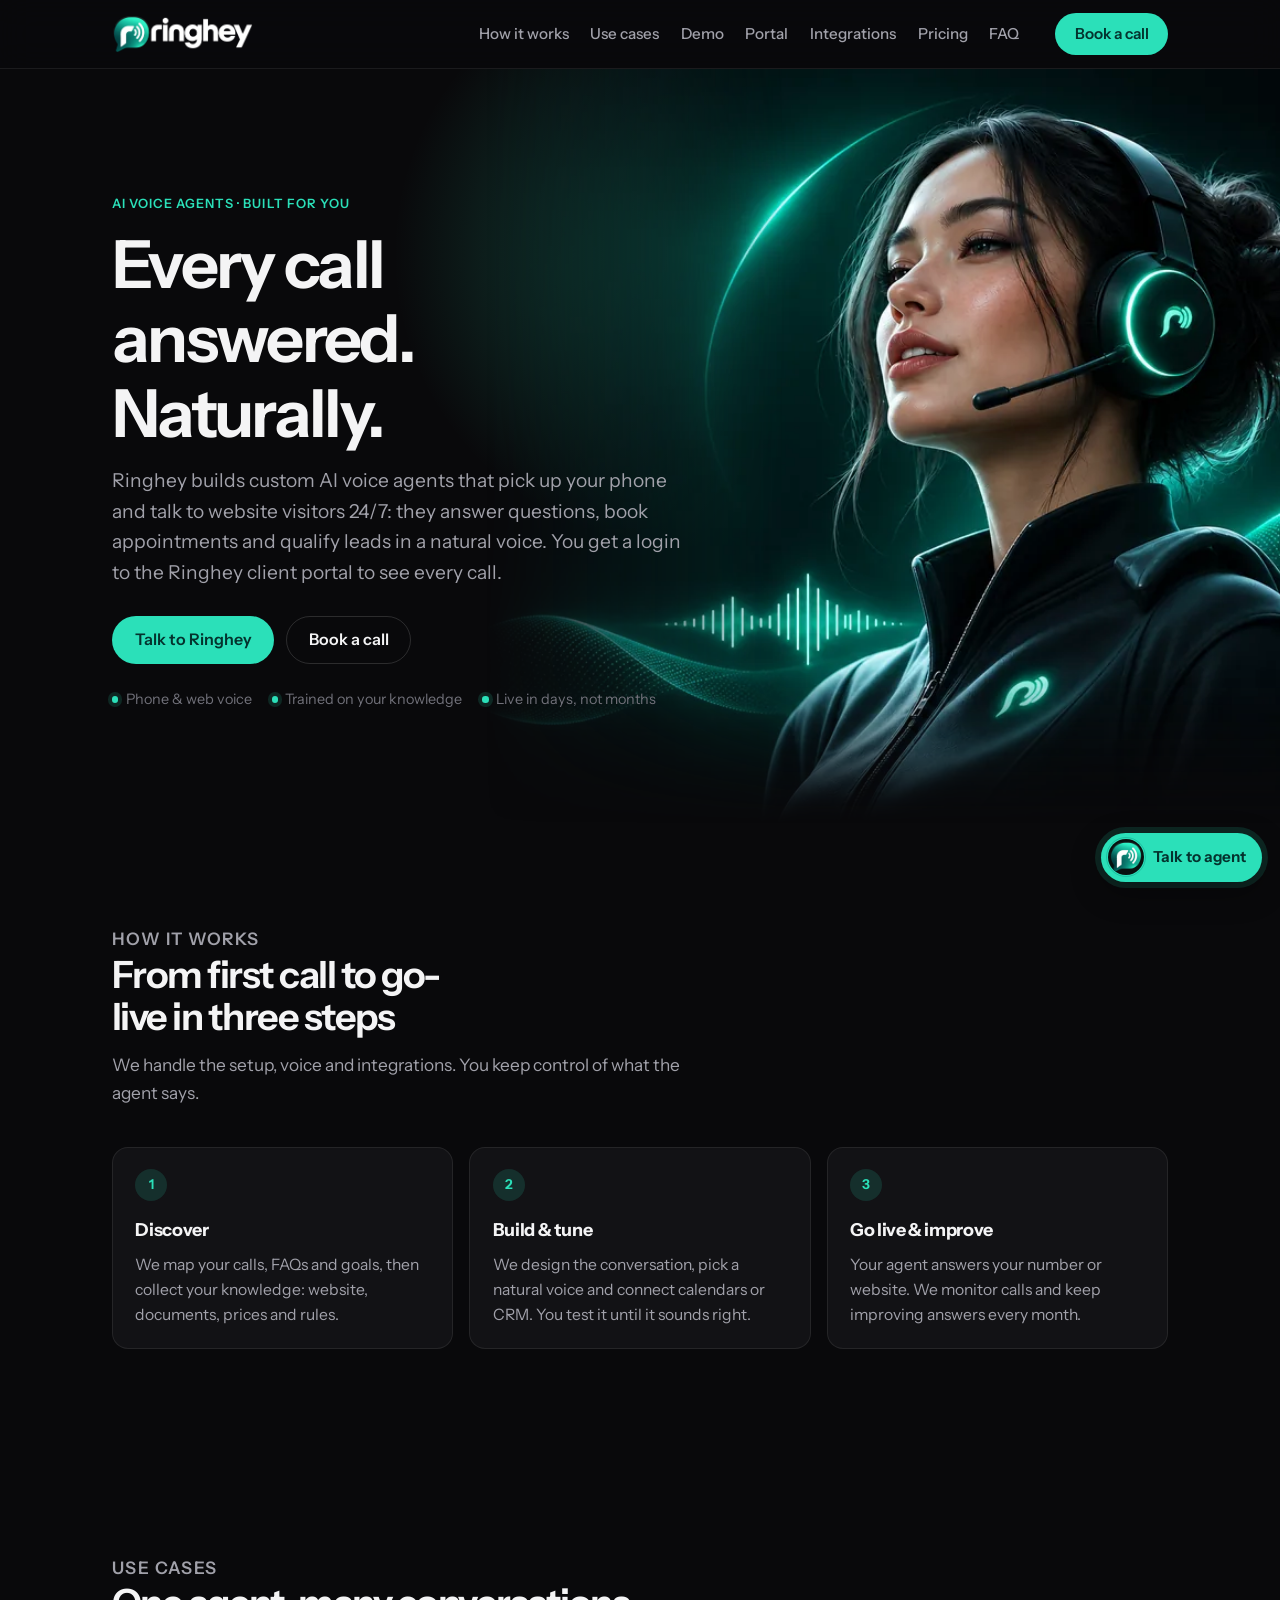
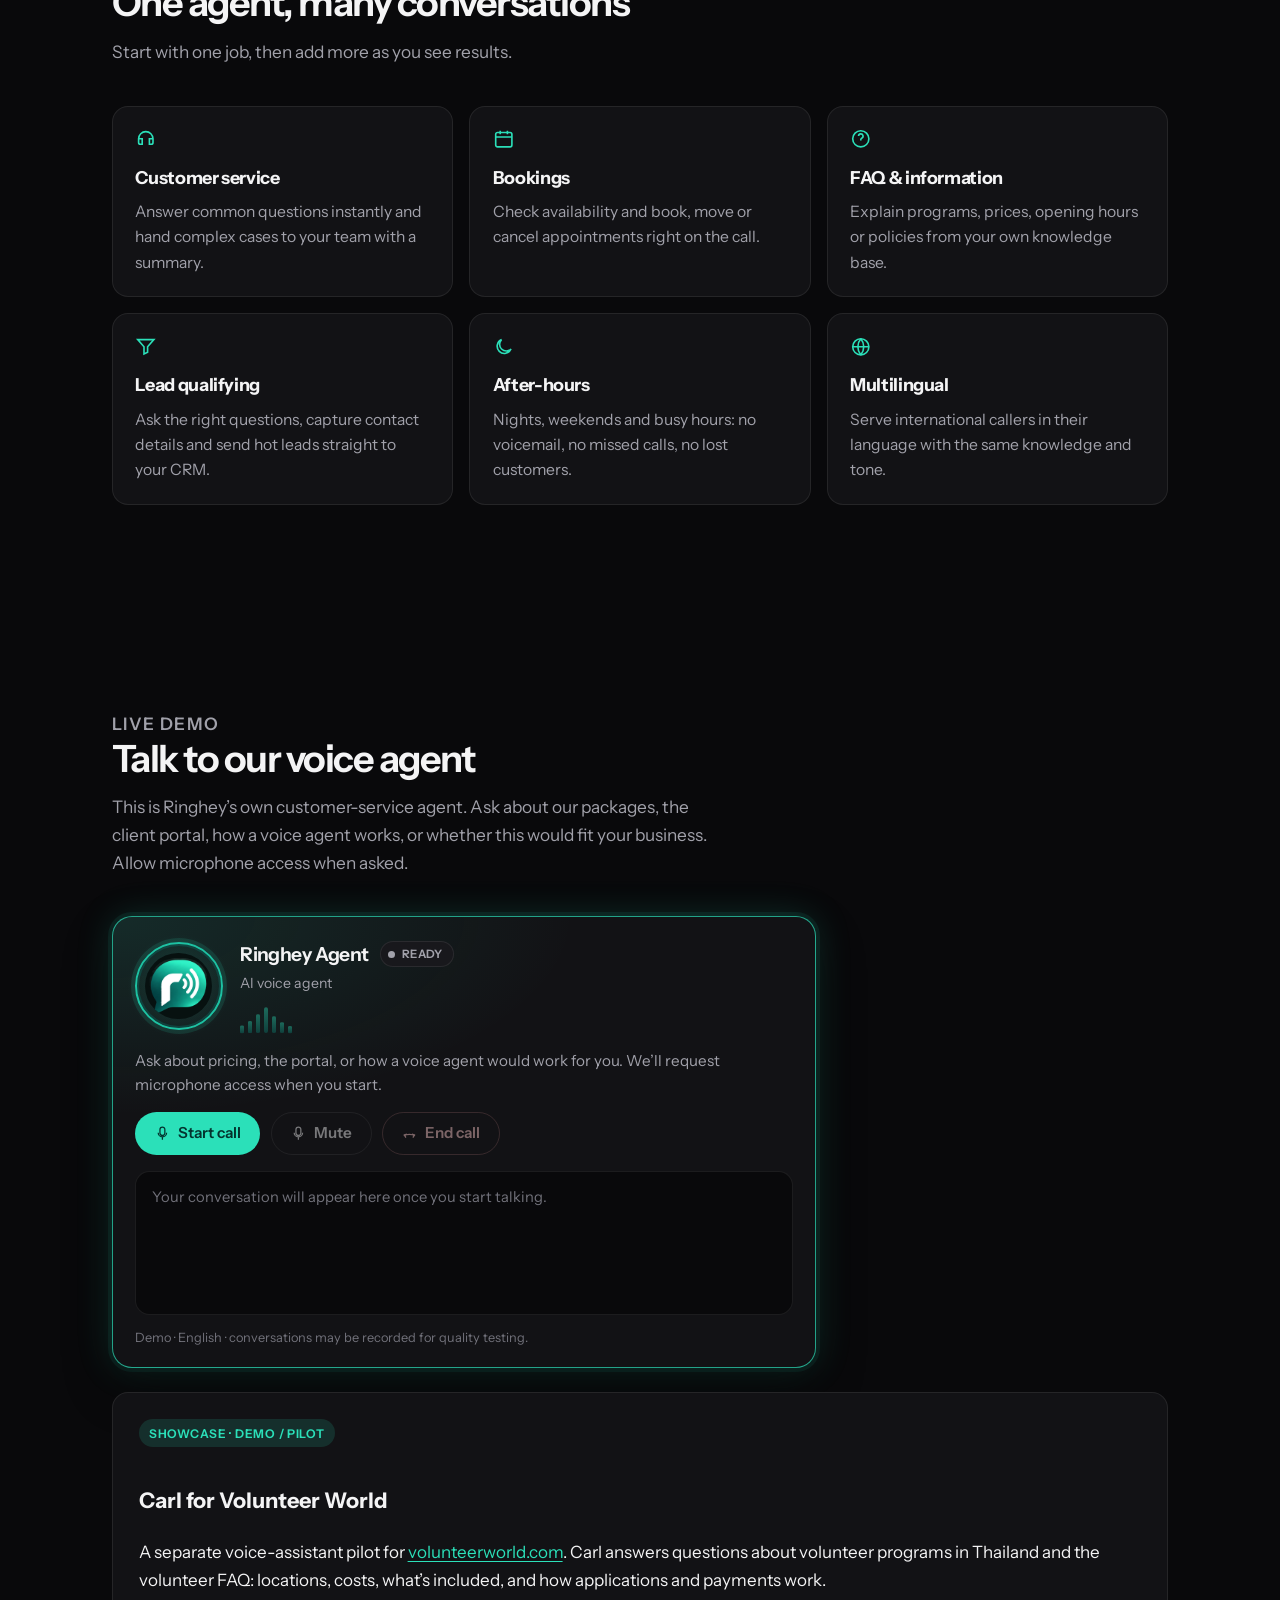
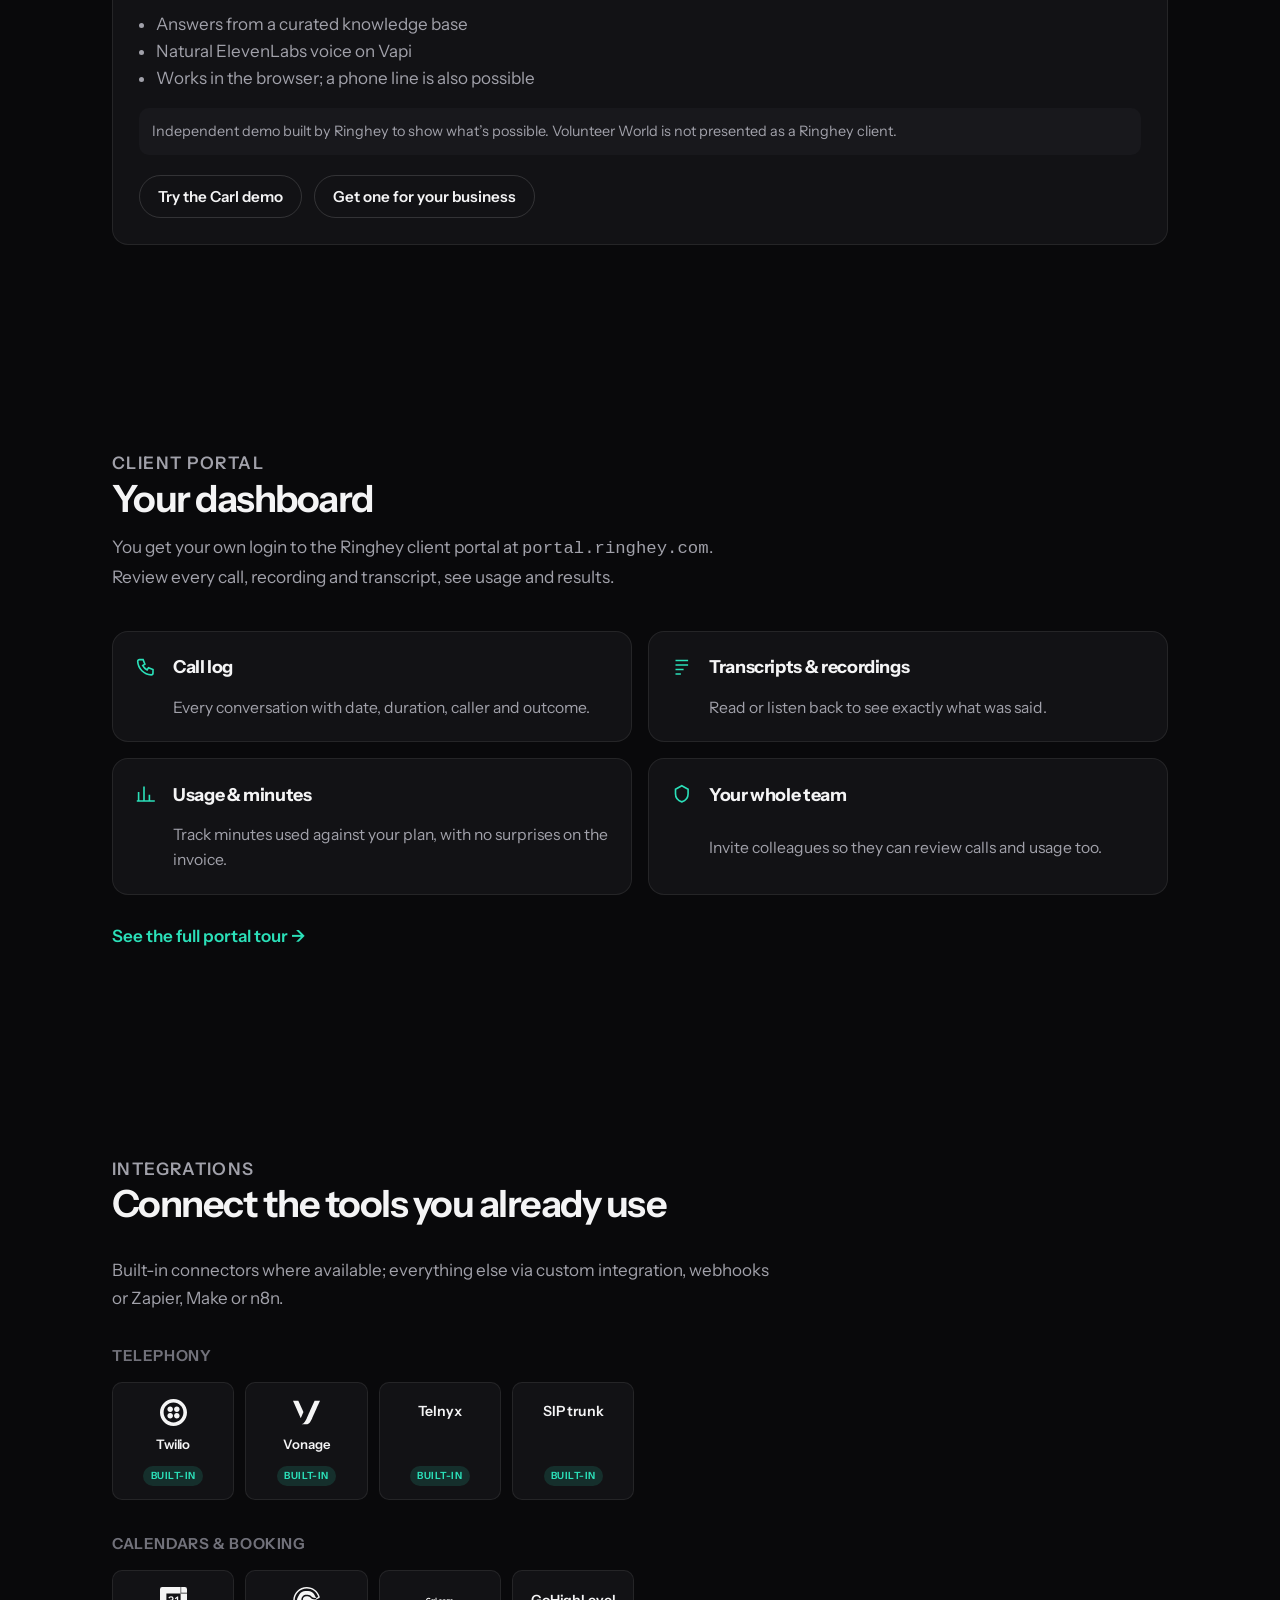
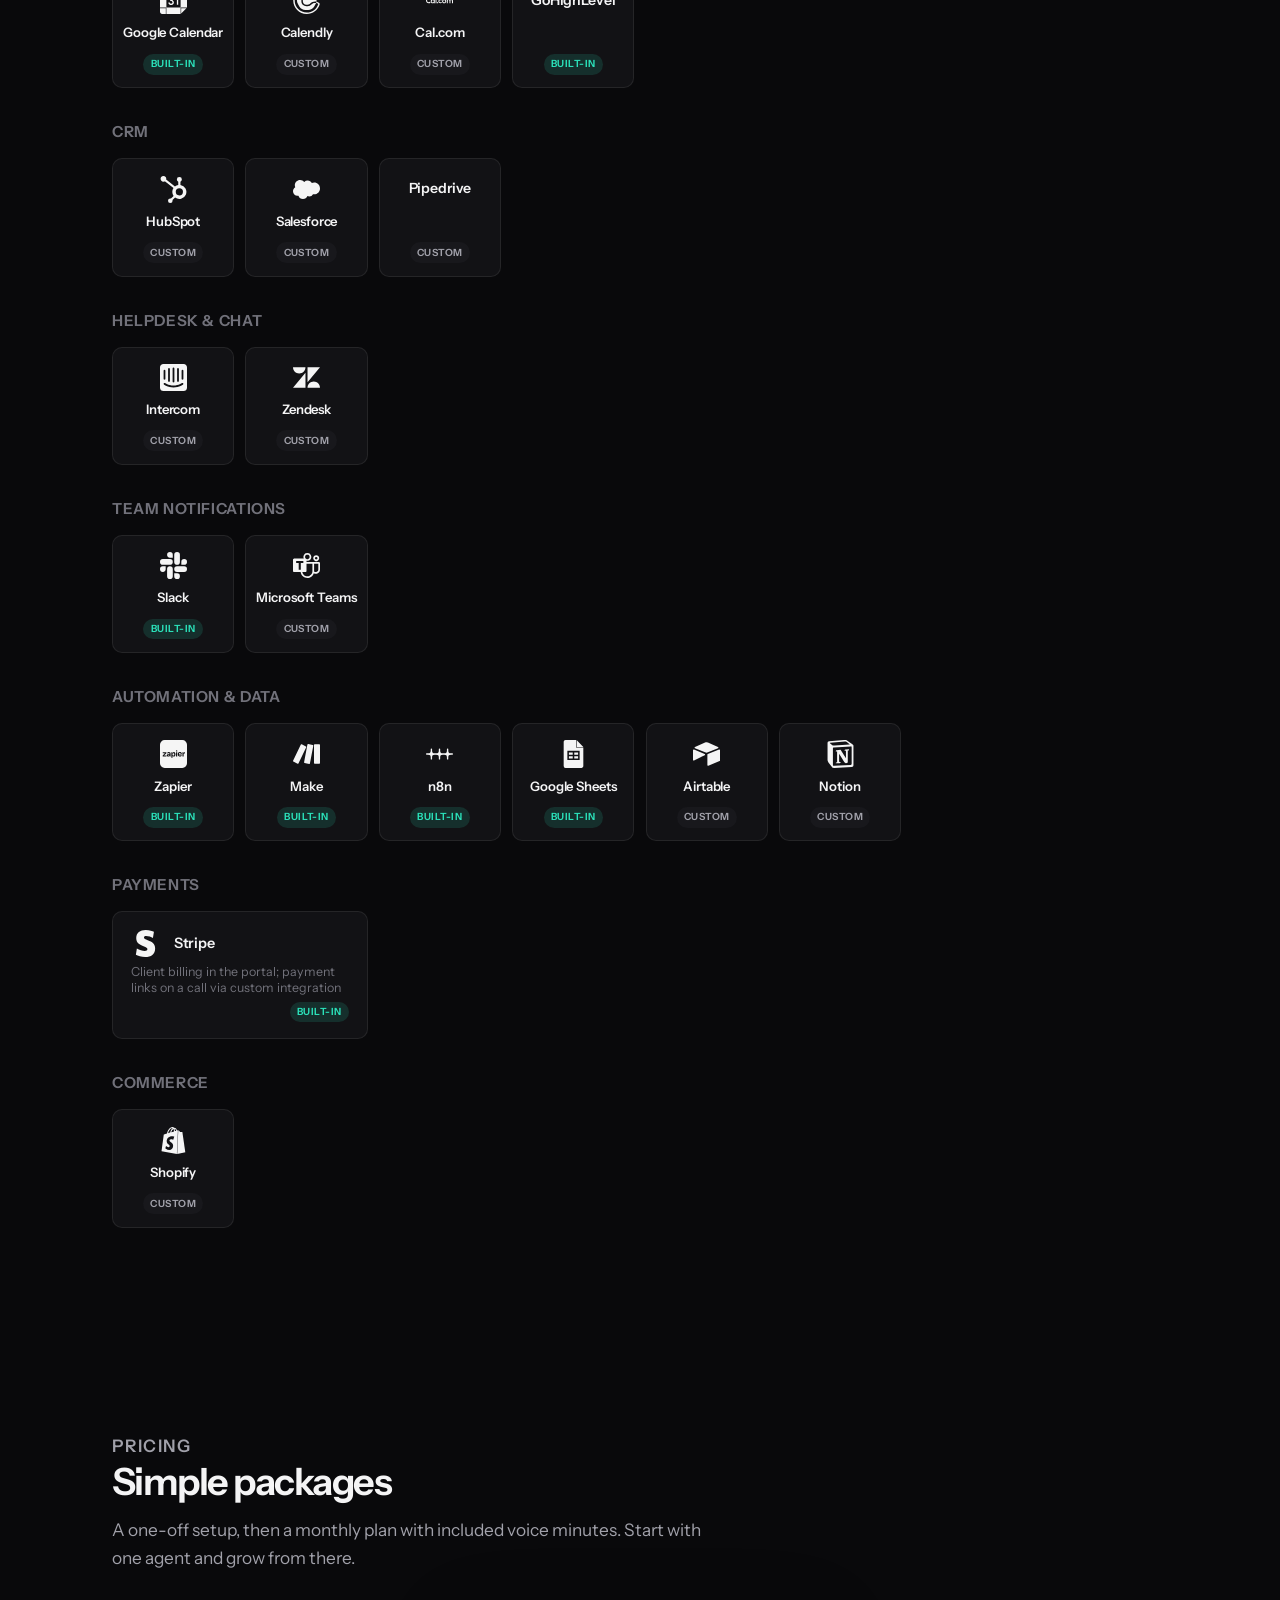
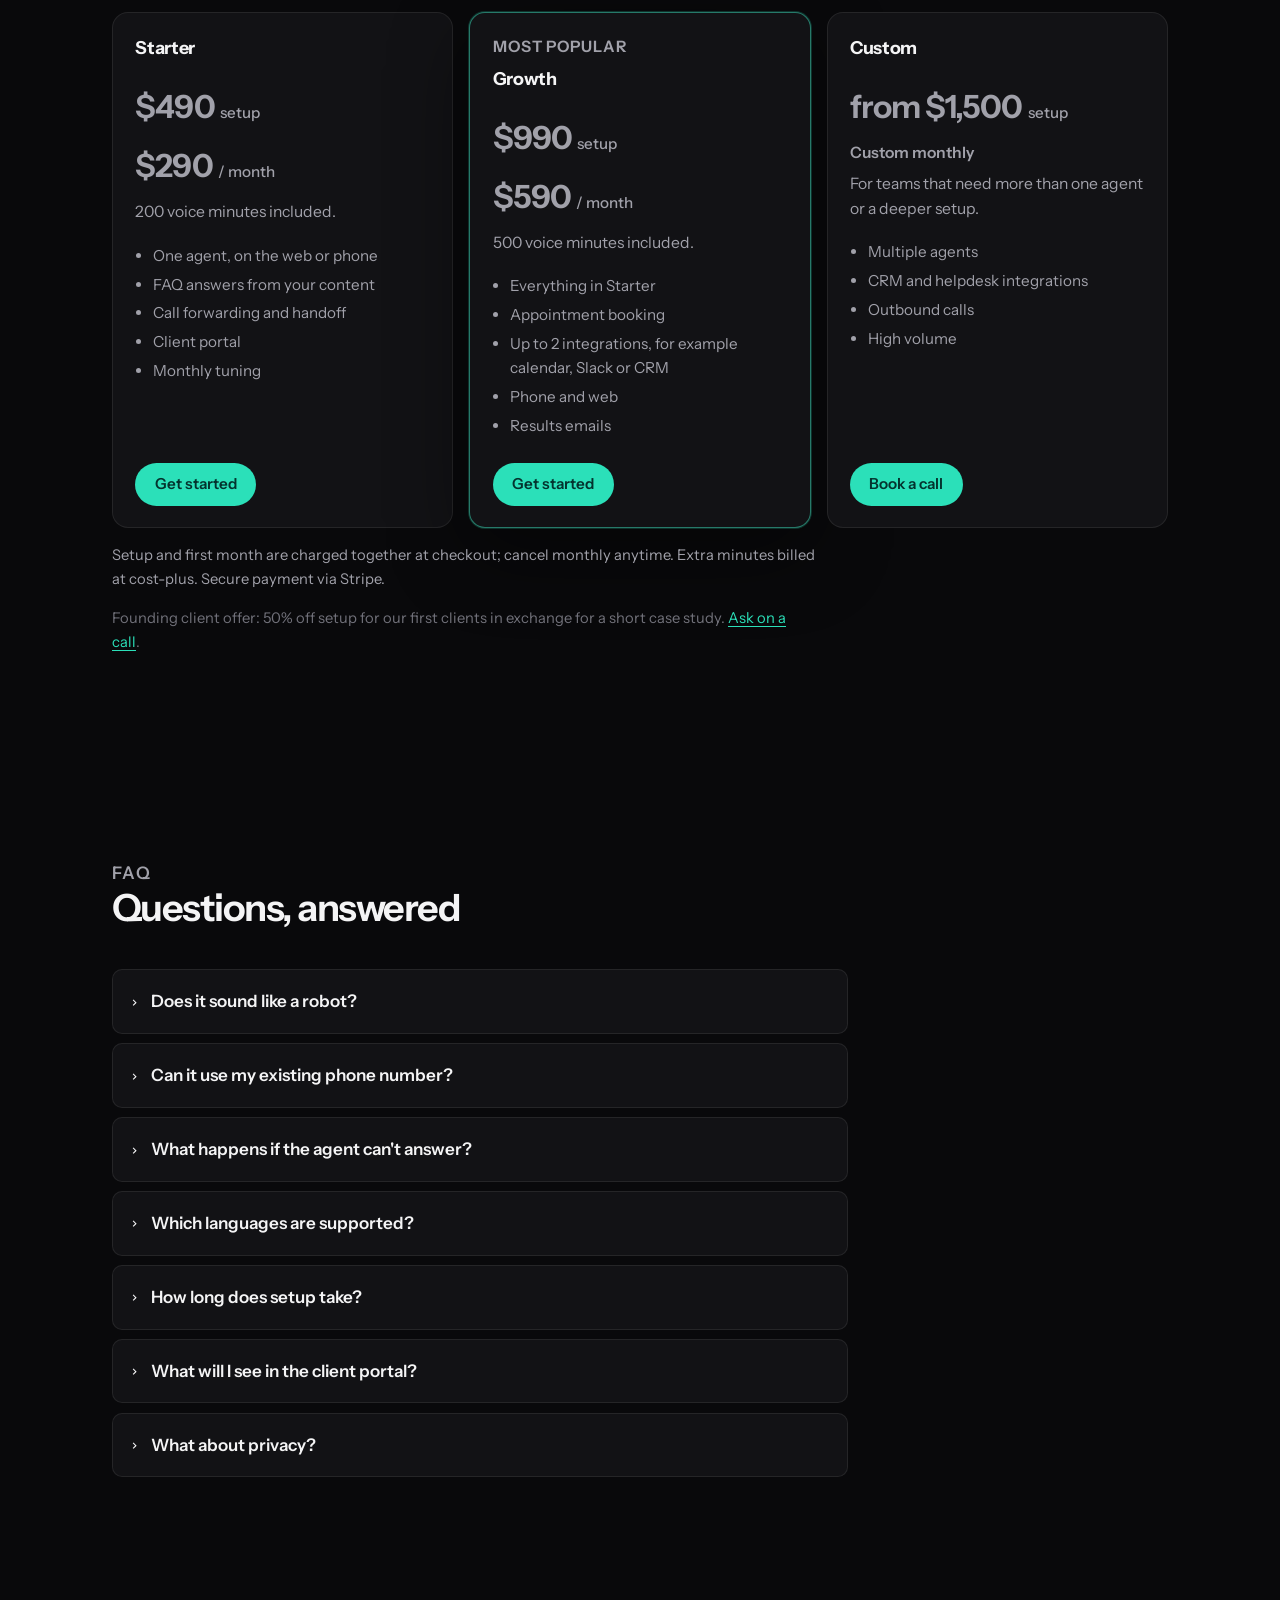
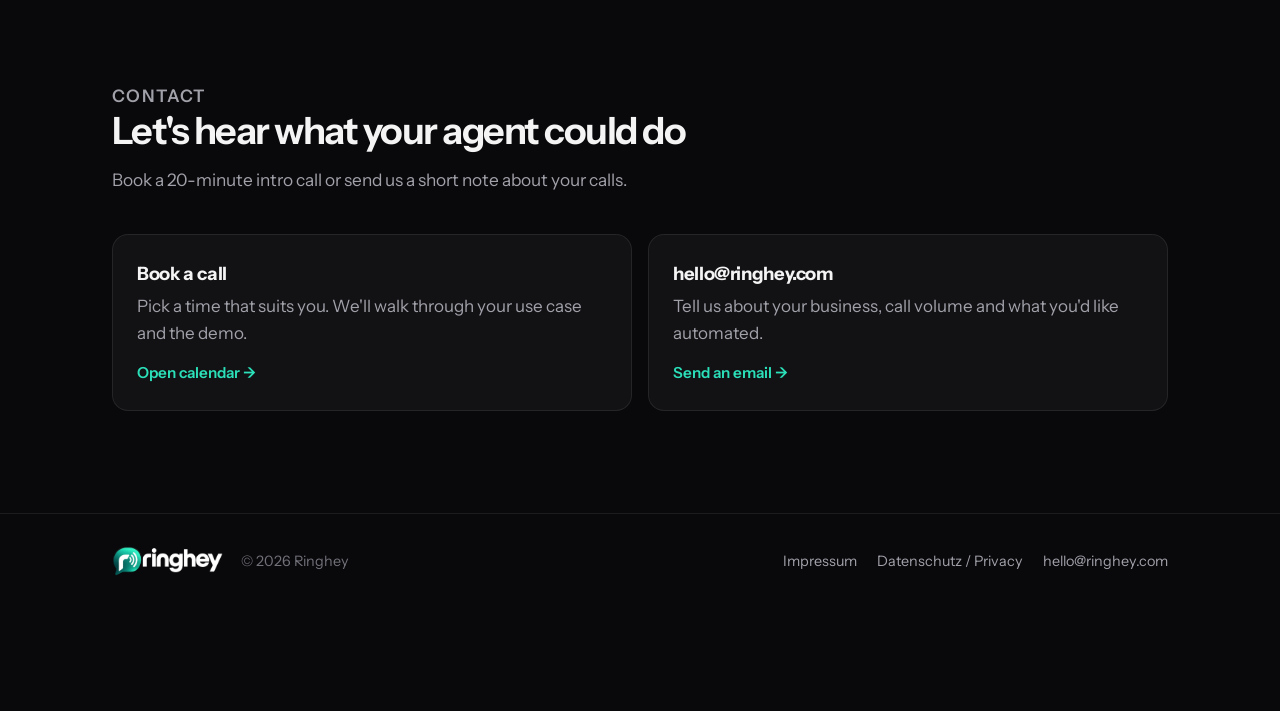
==== index.html @ 50db09a5 "Add screenshot lightbox and rewrite portal copy for customers Portal screenshots open in an accessib" ====
<!doctype html>
<html lang="en">
<head>
<meta charset="utf-8">
<meta name="viewport" content="width=device-width, initial-scale=1">
<meta name="color-scheme" content="dark">
<title>Ringhey — Custom AI voice agents for your business</title>
<meta name="description" content="Ringhey builds custom AI voice agents that answer calls and website visitors 24/7, with a client portal for calls, transcripts and usage.">
<meta property="og:title" content="Ringhey — Custom AI voice agents">
<meta property="og:description" content="AI voice agents that answer, book and qualify, 24/7. Built for your business, with your own client portal.">
<meta property="og:image" content="og.png">
<meta property="og:type" content="website">
<link rel="icon" href="favicon.ico" sizes="32x32">
<link rel="icon" href="favicon-32.png" type="image/png" sizes="32x32">
<link rel="icon" href="favicon-512.png" type="image/png" sizes="512x512">
<link rel="apple-touch-icon" href="apple-touch-icon.png">
<link rel="preconnect" href="https://fonts.googleapis.com">
<link rel="preconnect" href="https://fonts.gstatic.com" crossorigin>
<link rel="stylesheet" href="https://fonts.googleapis.com/css2?family=Instrument+Sans:ital,wght@0,400..700;1,400..700&display=swap">
<link rel="stylesheet" href="styles.css?v=lightbox1">
</head>
<body>
<a class="skip" href="#main">Skip to content</a>

<header class="site-header">
  <div class="header-inner">
    <a class="logo" href="#top" aria-label="Ringhey home">
      <picture>
        <source type="image/webp" srcset="assets/ringhey-logo.webp">
        <img src="assets/ringhey-logo.png" srcset="assets/ringhey-logo.png 1x, assets/ringhey-logo@2x.png 2x" alt="Ringhey" width="150" height="40">
      </picture>
    </a>
    <nav class="site-nav" aria-label="Primary">
      <button class="nav-toggle" type="button" aria-expanded="false" aria-controls="nav-list">Menu</button>
      <ul class="nav-list" id="nav-list">
        <li><a href="#how">How it works</a></li>
        <li><a href="#use-cases">Use cases</a></li>
        <li><a href="#demo">Demo</a></li>
        <li><a href="#portal">Portal</a></li>
        <li><a href="#integrations">Integrations</a></li>
        <li><a href="#pricing">Pricing</a></li>
        <li><a href="#faq">FAQ</a></li>
        <li class="nav-mobile-cta"><a class="btn btn-primary" href="#contact">Book a call</a></li>
      </ul>
    </nav>
    <a class="btn btn-primary header-cta" href="#contact">Book a call</a>
  </div>
</header>

<main id="main">
  <section class="hero" id="top" aria-labelledby="hero-title">
    <picture class="hero-visual">
      <source type="image/webp" srcset="assets/hero-agent-1024.webp 1024w, assets/hero-agent-1536.webp 1536w" sizes="(min-width: 58rem) 62vw, 100vw">
      <img src="assets/hero-agent.jpg" width="1536" height="1024" alt="Ringhey voice agent wearing a headset with the Ringhey logo, surrounded by teal sound waves" fetchpriority="high" decoding="async">
    </picture>
    <div class="wrap">
      <div class="hero-copy">
        <p class="eyebrow">AI voice agents · built for you</p>
        <h1 id="hero-title">Every call answered. Naturally.</h1>
        <p class="lede">Ringhey builds custom AI voice agents that pick up your phone and talk to website visitors 24/7: they answer questions, book appointments and qualify leads in a natural voice. You get a login to the Ringhey client portal to see every call.</p>
        <div class="hero-actions">
          <button type="button" class="btn btn-primary btn-lg" data-vapi-start>Talk to Ringhey</button>
          <a class="btn btn-ghost btn-lg" href="#contact">Book a call</a>
        </div>
        <ul class="hero-meta">
          <li>Phone &amp; web voice</li>
          <li>Trained on your knowledge</li>
          <li>Live in days, not months</li>
        </ul>
      </div>
    </div>
  </section>

  <section class="section" id="how" aria-labelledby="how-title">
    <div class="wrap">
      <div class="section-head">
        <p class="eyebrow">How it works</p>
        <h2 id="how-title">From first call to go-live in three steps</h2>
        <p>We handle the setup, voice and integrations. You keep control of what the agent says.</p>
      </div>
      <ol class="steps" role="list" style="list-style:none;padding:0;margin:0">
        <li class="step">
          <span class="step-num" aria-hidden="true">1</span>
          <h3>Discover</h3>
          <p>We map your calls, FAQs and goals, then collect your knowledge: website, documents, prices and rules.</p>
        </li>
        <li class="step">
          <span class="step-num" aria-hidden="true">2</span>
          <h3>Build &amp; tune</h3>
          <p>We design the conversation, pick a natural voice and connect calendars or CRM. You test it until it sounds right.</p>
        </li>
        <li class="step">
          <span class="step-num" aria-hidden="true">3</span>
          <h3>Go live &amp; improve</h3>
          <p>Your agent answers your number or website. We monitor calls and keep improving answers every month.</p>
        </li>
      </ol>
    </div>
  </section>

  <section class="section" id="use-cases" aria-labelledby="uc-title">
    <div class="wrap">
      <div class="section-head">
        <p class="eyebrow">Use cases</p>
        <h2 id="uc-title">One agent, many conversations</h2>
        <p>Start with one job, then add more as you see results.</p>
      </div>
      <ul class="cases" role="list" style="list-style:none;padding:0;margin:0">
        <li class="card">
          <svg viewBox="0 0 24 24" fill="none" stroke="currentColor" stroke-width="1.8" aria-hidden="true"><path d="M4 12a8 8 0 1 1 16 0v4a2 2 0 0 1-2 2h-2v-6h4M4 12v4a2 2 0 0 0 2 2h2v-6H4"/></svg>
          <h3>Customer service</h3>
          <p>Answer common questions instantly and hand complex cases to your team with a summary.</p>
        </li>
        <li class="card">
          <svg viewBox="0 0 24 24" fill="none" stroke="currentColor" stroke-width="1.8" aria-hidden="true"><rect x="3" y="5" width="18" height="16" rx="2"/><path d="M3 10h18M8 3v4M16 3v4"/></svg>
          <h3>Bookings</h3>
          <p>Check availability and book, move or cancel appointments right on the call.</p>
        </li>
        <li class="card">
          <svg viewBox="0 0 24 24" fill="none" stroke="currentColor" stroke-width="1.8" aria-hidden="true"><circle cx="12" cy="12" r="9"/><path d="M9.5 9a2.5 2.5 0 1 1 3.5 2.3c-.6.3-1 .9-1 1.6V14M12 17h.01"/></svg>
          <h3>FAQ &amp; information</h3>
          <p>Explain programs, prices, opening hours or policies from your own knowledge base.</p>
        </li>
        <li class="card">
          <svg viewBox="0 0 24 24" fill="none" stroke="currentColor" stroke-width="1.8" aria-hidden="true"><path d="M3 4h18l-7 8v6l-4 2v-8z"/></svg>
          <h3>Lead qualifying</h3>
          <p>Ask the right questions, capture contact details and send hot leads straight to your CRM.</p>
        </li>
        <li class="card">
          <svg viewBox="0 0 24 24" fill="none" stroke="currentColor" stroke-width="1.8" aria-hidden="true"><path d="M20 14.5A8 8 0 1 1 9.5 4a6.5 6.5 0 0 0 10.5 10.5z"/></svg>
          <h3>After-hours</h3>
          <p>Nights, weekends and busy hours: no voicemail, no missed calls, no lost customers.</p>
        </li>
        <li class="card">
          <svg viewBox="0 0 24 24" fill="none" stroke="currentColor" stroke-width="1.8" aria-hidden="true"><circle cx="12" cy="12" r="9"/><path d="M3 12h18M12 3a14 14 0 0 1 0 18M12 3a14 14 0 0 0 0 18"/></svg>
          <h3>Multilingual</h3>
          <p>Serve international callers in their language with the same knowledge and tone.</p>
        </li>
      </ul>
    </div>
  </section>

  <section class="section" id="demo" aria-labelledby="demo-title">
    <div class="wrap">
      <div class="section-head">
        <p class="eyebrow">Live demo</p>
        <h2 id="demo-title">Talk to our voice agent</h2>
        <p>This is Ringhey’s own customer-service agent. Ask about our packages, the client portal, how a voice agent works, or whether this would fit your business. Allow microphone access when asked.</p>
      </div>

      <div class="call-widget" id="call-widget" data-state="idle">
        <div class="agent-card">
          <div class="agent-avatar" aria-hidden="true">
            <span class="avatar-glow"></span>
            <span class="avatar-ring"></span>
            <img src="favicon-180.png" alt="" width="88" height="88">
          </div>
          <div class="agent-meta">
            <div class="agent-title-row">
              <h3 class="agent-name">Ringhey Agent</h3>
              <span class="status-chip" id="call-status" data-state="idle" role="status" aria-live="polite">Ready</span>
            </div>
            <p class="agent-label">AI voice agent</p>
            <div class="viz-bars" id="viz-bars" aria-hidden="true">
              <span></span><span></span><span></span><span></span><span></span><span></span><span></span>
            </div>
          </div>
        </div>

        <p class="call-hint" id="call-hint">Ask about pricing, the portal, or how a voice agent would work for you. We’ll request microphone access when you start.</p>

        <div class="call-controls">
          <button type="button" class="btn btn-primary" data-vapi-start id="call-start">
            <svg viewBox="0 0 24 24" fill="none" stroke="currentColor" stroke-width="1.8" aria-hidden="true"><path d="M12 3a3.5 3.5 0 0 0-3.5 3.5v5a3.5 3.5 0 1 0 7 0v-5A3.5 3.5 0 0 0 12 3z"/><path d="M6 11a6 6 0 0 0 12 0M12 17v4"/></svg>
            Start call
          </button>
          <button type="button" class="btn btn-ghost" data-vapi-mute disabled aria-pressed="false">
            <svg class="icon-mic" viewBox="0 0 24 24" fill="none" stroke="currentColor" stroke-width="1.8" aria-hidden="true"><path d="M12 3a3.5 3.5 0 0 0-3.5 3.5v5a3.5 3.5 0 1 0 7 0v-5A3.5 3.5 0 0 0 12 3z"/><path d="M6 11a6 6 0 0 0 12 0M12 17v4"/></svg>
            <svg class="icon-mic-off" viewBox="0 0 24 24" fill="none" stroke="currentColor" stroke-width="1.8" aria-hidden="true"><path d="M3 3l18 18"/><path d="M9 9v2.5A3 3 0 0 0 14.8 14M15 10.2V7.5A3 3 0 0 0 9.7 5.2"/><path d="M6 11a6 6 0 0 0 8.2 5.6M18 13.5A6 6 0 0 0 12 5M12 17v4"/></svg>
            <span data-mute-label>Mute</span>
          </button>
          <button type="button" class="btn btn-end" data-vapi-end disabled>
            <svg viewBox="0 0 24 24" fill="none" stroke="currentColor" stroke-width="1.8" aria-hidden="true"><path d="M4 15.5c4.5-3 11.5-3 16 0"/><path d="M7 18l-2.2-3.8L8.5 13M17 18l2.2-3.8L15.5 13"/></svg>
            End call
          </button>
        </div>

        <div class="transcript" id="call-log" role="log" aria-live="polite" aria-relevant="additions" aria-label="Live transcript"></div>
        <p class="call-note">Demo · English · conversations may be recorded for quality testing.</p>
      </div>

      <article class="case case-follow" aria-labelledby="case-title">
        <span class="badge">Showcase · Demo / pilot</span>
        <h3 id="case-title">Carl for Volunteer World</h3>
        <p>A separate voice-assistant pilot for <a href="https://www.volunteerworld.com" rel="noopener">volunteerworld.com</a>. Carl answers questions about volunteer programs in Thailand and the volunteer FAQ: locations, costs, what’s included, and how applications and payments work.</p>
        <ul class="case-list">
          <li>Answers from a curated knowledge base</li>
          <li>Natural ElevenLabs voice on Vapi</li>
          <li>Works in the browser; a phone line is also possible</li>
        </ul>
        <p class="note">Independent demo built by Ringhey to show what’s possible. Volunteer World is not presented as a Ringhey client.</p>
        <div class="case-actions">
          <a class="btn btn-ghost" href="https://nikswrld.github.io/carla-test/" target="_blank" rel="noopener">Try the Carl demo</a>
          <a class="btn btn-ghost" href="#contact">Get one for your business</a>
        </div>
      </article>
    </div>
  </section>

  <section class="section" id="portal" aria-labelledby="portal-title">
    <div class="wrap">
      <div class="section-head">
        <p class="eyebrow">Client portal</p>
        <h2 id="portal-title">Your dashboard</h2>
        <p>You get your own login to the Ringhey client portal at <code>portal.ringhey.com</code>. Review every call, recording and transcript, see usage and results.</p>
      </div>
      <ul class="portal-grid" role="list" style="list-style:none;padding:0;margin:0">
        <li class="portal-item">
          <svg viewBox="0 0 24 24" fill="none" stroke="currentColor" stroke-width="1.8" aria-hidden="true"><path d="M5 4h4l2 5-2.5 1.5a11 11 0 0 0 5 5L15 13l5 2v4a2 2 0 0 1-2 2A16 16 0 0 1 3 6a2 2 0 0 1 2-2"/></svg>
          <h3>Call log</h3>
          <p>Every conversation with date, duration, caller and outcome.</p>
        </li>
        <li class="portal-item">
          <svg viewBox="0 0 24 24" fill="none" stroke="currentColor" stroke-width="1.8" aria-hidden="true"><path d="M5 5h14M5 10h14M5 15h9M5 20h6"/></svg>
          <h3>Transcripts &amp; recordings</h3>
          <p>Read or listen back to see exactly what was said.</p>
        </li>
        <li class="portal-item">
          <svg viewBox="0 0 24 24" fill="none" stroke="currentColor" stroke-width="1.8" aria-hidden="true"><path d="M4 20V10M10 20V4M16 20v-7M22 20H2"/></svg>
          <h3>Usage &amp; minutes</h3>
          <p>Track minutes used against your plan, with no surprises on the invoice.</p>
        </li>
        <li class="portal-item">
          <svg viewBox="0 0 24 24" fill="none" stroke="currentColor" stroke-width="1.8" aria-hidden="true"><path d="M12 3l7 4v5c0 5-3.5 8-7 9-3.5-1-7-4-7-9V7z"/></svg>
          <h3>Your whole team</h3>
          <p>Invite colleagues so they can review calls and usage too.</p>
        </li>
      </ul>
      <p class="portal-follow"><a href="/portal/">See the full portal tour →</a></p>
    </div>
  </section>

  <section class="section" id="integrations" aria-labelledby="integ-title">
    <div class="wrap">
      <div class="section-head">
        <p class="eyebrow">Integrations</p>
        <h2 id="integ-title">Connect the tools you already use</h2>
      </div>
      <p class="integ-intro">Built-in connectors where available; everything else via custom integration, webhooks or Zapier, Make or n8n.</p>
      <div class="integ-groups">
      <div class="integ-group">
        <h3>Telephony</h3>
        <ul class="integ-grid" role="list">
        <li class="integ-item">
          <span class="integ-logo"><img src="/assets/integrations/twilio.svg" alt="" width="28" height="28"></span>
          <span class="integ-name">Twilio</span>
          <span class="integ-badge built-in">Built-in</span>
        </li>
        <li class="integ-item">
          <span class="integ-logo"><img src="/assets/integrations/vonage.svg" alt="" width="28" height="28"></span>
          <span class="integ-name">Vonage</span>
          <span class="integ-badge built-in">Built-in</span>
        </li>
        <li class="integ-item integ-chip">
          
          <span class="integ-name">Telnyx</span>
          <span class="integ-badge built-in">Built-in</span>
        </li>
        <li class="integ-item integ-chip">
          
          <span class="integ-name">SIP trunk</span>
          <span class="integ-badge built-in">Built-in</span>
        </li>
        </ul>
      </div>
      <div class="integ-group">
        <h3>Calendars &amp; booking</h3>
        <ul class="integ-grid" role="list">
        <li class="integ-item">
          <span class="integ-logo"><img src="/assets/integrations/googlecalendar.svg" alt="" width="28" height="28"></span>
          <span class="integ-name">Google Calendar</span>
          <span class="integ-badge built-in">Built-in</span>
        </li>
        <li class="integ-item">
          <span class="integ-logo"><img src="/assets/integrations/calendly.svg" alt="" width="28" height="28"></span>
          <span class="integ-name">Calendly</span>
          <span class="integ-badge custom">Custom</span>
        </li>
        <li class="integ-item">
          <span class="integ-logo"><img src="/assets/integrations/caldotcom.svg" alt="" width="28" height="28"></span>
          <span class="integ-name">Cal.com</span>
          <span class="integ-badge custom">Custom</span>
        </li>
        <li class="integ-item integ-chip">
          
          <span class="integ-name">GoHighLevel</span>
          <span class="integ-badge built-in">Built-in</span>
        </li>
        </ul>
      </div>
      <div class="integ-group">
        <h3>CRM</h3>
        <ul class="integ-grid" role="list">
        <li class="integ-item">
          <span class="integ-logo"><img src="/assets/integrations/hubspot.svg" alt="" width="28" height="28"></span>
          <span class="integ-name">HubSpot</span>
          <span class="integ-badge custom">Custom</span>
        </li>
        <li class="integ-item">
          <span class="integ-logo"><img src="/assets/integrations/salesforce.svg" alt="" width="28" height="28"></span>
          <span class="integ-name">Salesforce</span>
          <span class="integ-badge custom">Custom</span>
        </li>
        <li class="integ-item integ-chip">
          
          <span class="integ-name">Pipedrive</span>
          <span class="integ-badge custom">Custom</span>
        </li>
        </ul>
      </div>
      <div class="integ-group">
        <h3>Helpdesk &amp; chat</h3>
        <ul class="integ-grid" role="list">
        <li class="integ-item">
          <span class="integ-logo"><img src="/assets/integrations/intercom.svg" alt="" width="28" height="28"></span>
          <span class="integ-name">Intercom</span>
          <span class="integ-badge custom">Custom</span>
        </li>
        <li class="integ-item">
          <span class="integ-logo"><img src="/assets/integrations/zendesk.svg" alt="" width="28" height="28"></span>
          <span class="integ-name">Zendesk</span>
          <span class="integ-badge custom">Custom</span>
        </li>
        </ul>
      </div>
      <div class="integ-group">
        <h3>Team notifications</h3>
        <ul class="integ-grid" role="list">
        <li class="integ-item">
          <span class="integ-logo"><img src="/assets/integrations/slack.svg" alt="" width="28" height="28"></span>
          <span class="integ-name">Slack</span>
          <span class="integ-badge built-in">Built-in</span>
        </li>
        <li class="integ-item">
          <span class="integ-logo"><img src="/assets/integrations/microsoftteams.svg" alt="" width="28" height="28"></span>
          <span class="integ-name">Microsoft Teams</span>
          <span class="integ-badge custom">Custom</span>
        </li>
        </ul>
      </div>
      <div class="integ-group">
        <h3>Automation &amp; data</h3>
        <ul class="integ-grid" role="list">
        <li class="integ-item">
          <span class="integ-logo"><img src="/assets/integrations/zapier.svg" alt="" width="28" height="28"></span>
          <span class="integ-name">Zapier</span>
          <span class="integ-badge built-in">Built-in</span>
        </li>
        <li class="integ-item">
          <span class="integ-logo"><img src="/assets/integrations/make.svg" alt="" width="28" height="28"></span>
          <span class="integ-name">Make</span>
          <span class="integ-badge built-in">Built-in</span>
        </li>
        <li class="integ-item">
          <span class="integ-logo"><img src="/assets/integrations/n8n.svg" alt="" width="28" height="28"></span>
          <span class="integ-name">n8n</span>
          <span class="integ-badge built-in">Built-in</span>
        </li>
        <li class="integ-item">
          <span class="integ-logo"><img src="/assets/integrations/googlesheets.svg" alt="" width="28" height="28"></span>
          <span class="integ-name">Google Sheets</span>
          <span class="integ-badge built-in">Built-in</span>
        </li>
        <li class="integ-item">
          <span class="integ-logo"><img src="/assets/integrations/airtable.svg" alt="" width="28" height="28"></span>
          <span class="integ-name">Airtable</span>
          <span class="integ-badge custom">Custom</span>
        </li>
        <li class="integ-item">
          <span class="integ-logo"><img src="/assets/integrations/notion.svg" alt="" width="28" height="28"></span>
          <span class="integ-name">Notion</span>
          <span class="integ-badge custom">Custom</span>
        </li>
        </ul>
      </div>
      <div class="integ-group">
        <h3>Payments</h3>
        <ul class="integ-grid" role="list">
        <li class="integ-item wide">
          <span class="integ-logo"><img src="/assets/integrations/stripe.svg" alt="" width="28" height="28"></span>
          <span class="integ-name">Stripe</span>
      <span class="integ-cap">Client billing in the portal; payment links on a call via custom integration</span>
          <span class="integ-badge built-in">Built-in</span>
        </li>
        </ul>
      </div>
      <div class="integ-group">
        <h3>Commerce</h3>
        <ul class="integ-grid" role="list">
        <li class="integ-item">
          <span class="integ-logo"><img src="/assets/integrations/shopify.svg" alt="" width="28" height="28"></span>
          <span class="integ-name">Shopify</span>
          <span class="integ-badge custom">Custom</span>
        </li>
        </ul>
      </div>
      </div>
    </div>
  </section>

  <section class="section" id="pricing" aria-labelledby="pricing-title">
    <div class="wrap">
      <div class="section-head">
        <p class="eyebrow">Pricing</p>
        <h2 id="pricing-title">Simple packages</h2>
        <p>A one-off setup, then a monthly plan with included voice minutes. Start with one agent and grow from there.</p>
      </div>
      <div class="pricing">
        <article class="price">
          <h3>Starter</h3>
          <p class="amount">$490 <span>setup</span></p>
          <p class="amount">$290 <span>/ month</span></p>
          <p>200 voice minutes included.</p>
          <ul class="price-list">
            <li>One agent, on the web or phone</li>
            <li>FAQ answers from your content</li>
            <li>Call forwarding and handoff</li>
            <li>Client portal</li>
            <li>Monthly tuning</li>
          </ul>
          <div class="price-actions">
            <a class="btn btn-primary" href="https://buy.stripe.com/test_4gM8wP4tw3YB1ix7110Ny02">Get started</a>
          </div>
        </article>
        <article class="price featured">
          <p class="price-kicker">Most popular</p>
          <h3>Growth</h3>
          <p class="amount">$990 <span>setup</span></p>
          <p class="amount">$590 <span>/ month</span></p>
          <p>500 voice minutes included.</p>
          <ul class="price-list">
            <li>Everything in Starter</li>
            <li>Appointment booking</li>
            <li>Up to 2 integrations, for example calendar, Slack or CRM</li>
            <li>Phone and web</li>
            <li>Results emails</li>
          </ul>
          <div class="price-actions">
            <a class="btn btn-primary" href="https://buy.stripe.com/test_7sY5kD1hkeDff9n9990Ny03">Get started</a>
          </div>
        </article>
        <article class="price">
          <h3>Custom</h3>
          <p class="amount">from $1,500 <span>setup</span></p>
          <p class="price-monthly">Custom monthly</p>
          <p>For teams that need more than one agent or a deeper setup.</p>
          <ul class="price-list">
            <li>Multiple agents</li>
            <li>CRM and helpdesk integrations</li>
            <li>Outbound calls</li>
            <li>High volume</li>
          </ul>
          <div class="price-actions">
            <a class="btn btn-primary" href="#contact">Book a call</a>
          </div>
        </article>
      </div>
      <p class="price-note">Setup and first month are charged together at checkout; cancel monthly anytime. Extra minutes billed at cost-plus. Secure payment via Stripe.</p>
      <p class="price-offer">Founding client offer: 50% off setup for our first clients in exchange for a short case study. <a href="#contact">Ask on a call</a>.</p>
    </div>
  </section>

  <section class="section" id="faq" aria-labelledby="faq-title">
    <div class="wrap">
      <div class="section-head">
        <p class="eyebrow">FAQ</p>
        <h2 id="faq-title">Questions, answered</h2>
      </div>
      <div class="faq">
        <details>
          <summary>Does it sound like a robot?</summary>
          <p>No. We use state-of-the-art neural voices with natural pacing. Callers can interrupt and the agent responds within about a second.</p>
        </details>
        <details>
          <summary>Can it use my existing phone number?</summary>
          <p>Yes. You can forward your number to the agent all the time or only when your team doesn't pick up, or we provide a new number.</p>
        </details>
        <details>
          <summary>What happens if the agent can't answer?</summary>
          <p>It says so honestly, takes a message or transfers the call to a person. It only answers from information you've approved.</p>
        </details>
        <details>
          <summary>Which languages are supported?</summary>
          <p>English and German out of the box, and many more on request. The agent can detect the caller's language.</p>
        </details>
        <details>
          <summary>How long does setup take?</summary>
          <p>A focused first agent is usually live within a few days, depending on integrations and how quickly content is ready.</p>
        </details>
        <details>
          <summary>What will I see in the client portal?</summary>
          <p>You get your own login to the Ringhey client portal at portal.ringhey.com. Review every call, recording and transcript, see usage and results, plus optional recap emails. <a href="/portal/">See the full portal tour</a>.</p>
        </details>
        <details>
          <summary>What about privacy?</summary>
          <p>Callers are told they're speaking with an AI assistant. Recordings and transcripts are only kept as long as you choose, and we sign a data processing agreement.</p>
        </details>
      </div>
    </div>
  </section>

  <section class="section" id="contact" aria-labelledby="contact-title">
    <div class="wrap">
      <div class="section-head">
        <p class="eyebrow">Contact</p>
        <h2 id="contact-title">Let's hear what your agent could do</h2>
        <p>Book a 20-minute intro call or send us a short note about your calls.</p>
      </div>
      <p class="paid-thanks" id="paid-thanks" hidden>Thanks for your payment, we'll be in touch within one business day to schedule your kickoff.</p>
      <div class="contact-panel">
        <a class="contact-card" href="https://calendly.com/ringhey" target="_blank" rel="noopener">
          <strong>Book a call</strong>
          <p>Pick a time that suits you. We'll walk through your use case and the demo.</p>
          <span class="go">Open calendar →</span>
        </a>
        <a class="contact-card" href="mailto:hello@ringhey.com?subject=AI%20voice%20agent%20enquiry">
          <strong>hello@ringhey.com</strong>
          <p>Tell us about your business, call volume and what you'd like automated.</p>
          <span class="go">Send an email →</span>
        </a>
      </div>
    </div>
  </section>
</main>


<div class="call-dock" id="call-dock" data-state="idle">
  <button type="button" class="talk-fab" data-vapi-start id="talk-fab" aria-controls="call-widget">
    <span class="agent-avatar fab-avatar" aria-hidden="true">
      <span class="avatar-ring"></span>
      <img src="favicon-180.png" alt="" width="36" height="36">
    </span>
    <span class="talk-fab-label">Talk to agent</span>
  </button>

  <div class="dock-panel" id="dock-panel">
    <button type="button" class="dock-open" id="dock-open" aria-label="Show the full call transcript">
      <span class="agent-avatar" aria-hidden="true">
        <span class="avatar-glow"></span>
        <span class="avatar-ring"></span>
        <img src="favicon-180.png" alt="" width="52" height="52">
      </span>
      <span class="dock-meta">
        <span class="agent-name">Ringhey Agent</span>
        <span class="agent-label">AI voice agent</span>
        <span class="status-chip dock-chip" data-state="idle">Ready</span>
      </span>
      <span class="viz-bars dock-bars" aria-hidden="true">
        <span></span><span></span><span></span><span></span><span></span>
      </span>
    </button>
    <div class="dock-actions">
      <button type="button" class="btn btn-ghost btn-icon" data-vapi-mute disabled aria-pressed="false" aria-label="Mute">
        <svg class="icon-mic" viewBox="0 0 24 24" fill="none" stroke="currentColor" stroke-width="1.8" aria-hidden="true"><path d="M12 3a3.5 3.5 0 0 0-3.5 3.5v5a3.5 3.5 0 1 0 7 0v-5A3.5 3.5 0 0 0 12 3z"/><path d="M6 11a6 6 0 0 0 12 0M12 17v4"/></svg>
        <svg class="icon-mic-off" viewBox="0 0 24 24" fill="none" stroke="currentColor" stroke-width="1.8" aria-hidden="true"><path d="M3 3l18 18"/><path d="M9 9v2.5A3 3 0 0 0 14.8 14M15 10.2V7.5A3 3 0 0 0 9.7 5.2"/><path d="M6 11a6 6 0 0 0 8.2 5.6M18 13.5A6 6 0 0 0 12 5M12 17v4"/></svg>
      </button>
      <button type="button" class="btn btn-end btn-icon" data-vapi-end disabled aria-label="End call">
        <svg viewBox="0 0 24 24" fill="none" stroke="currentColor" stroke-width="1.8" aria-hidden="true"><path d="M4 15.5c4.5-4 11.5-3 16 0"/><path d="M7 18l-2.2-3.8L8.5 13M17 18l2.2-3.8L15.5 13"/></svg>
      </button>
    </div>
  </div>
</div>

<footer class="site-footer">
  <div class="wrap footer-inner">
    <div class="footer-brand">
      <a class="logo footer-logo" href="#top" aria-label="Ringhey home">
        <picture>
          <source type="image/webp" srcset="assets/ringhey-logo.webp">
          <img src="assets/ringhey-logo.png" srcset="assets/ringhey-logo.png 1x, assets/ringhey-logo@2x.png 2x" alt="Ringhey" width="150" height="40">
        </picture>
      </a>
      <span>© 2026 Ringhey</span>
    </div>
    <ul class="footer-links">
      <li><a href="impressum.html">Impressum</a></li>
      <li><a href="datenschutz.html">Datenschutz / Privacy</a></li>
      <li><a href="mailto:hello@ringhey.com">hello@ringhey.com</a></li>
    </ul>
  </div>
</footer>

<script>
  const nav = document.querySelector('.site-nav');
  const toggle = nav.querySelector('.nav-toggle');
  toggle.addEventListener('click', () => {
    const open = nav.classList.toggle('open');
    toggle.setAttribute('aria-expanded', open);
  });
  nav.querySelectorAll('.nav-list a').forEach(a => a.addEventListener('click', () => {
    nav.classList.remove('open');
    toggle.setAttribute('aria-expanded', 'false');
  }));
  document.addEventListener('keydown', e => {
    if (e.key === 'Escape' && nav.classList.contains('open')) {
      nav.classList.remove('open');
      toggle.setAttribute('aria-expanded', 'false');
      toggle.focus();
    }
  });
  if (new URLSearchParams(location.search).get('paid') === '1') {
    const thanks = document.getElementById('paid-thanks');
    if (thanks) {
      thanks.hidden = false;
      document.getElementById('contact')?.scrollIntoView({ behavior: 'smooth', block: 'start' });
    }
  }
</script>

<script src="/lightbox.js?v=lightbox1" defer></script>
<script type="module" src="agent.js?v=lightbox1"></script>
</body>
</html>
---- styles.css ----
/* Ringhey — agency site */
:root {
  color-scheme: dark;
  --bg: #09090b;
  --bg-elev: #121215;
  --bg-soft: #18181c;
  --fg: #f4f4f5;
  --muted: #a1a1aa;
  --faint: #71717a;
  --line: rgba(255, 255, 255, 0.08);
  --line-strong: rgba(255, 255, 255, 0.14);
  --accent: #2BE0B9;
  --accent-fg: #04332E;
  --accent-soft: rgba(43, 224, 185, 0.14);
  --accent-glow: rgba(51, 245, 200, 0.28);
  --danger: #fca5a5;
  --radius: 1rem;
  --radius-sm: 0.625rem;
  --shadow: 0 24px 80px rgba(0, 0, 0, 0.45);
  --font: "Instrument Sans", "Inter", "Segoe UI", system-ui, sans-serif;
  --header-h: 4.25rem;
  --space: clamp(1.25rem, 4vw, 2rem);
  --max: 70rem;
  --prose: 40rem;
  accent-color: var(--accent);
  scrollbar-color: #5a5a63 #121215;
}

*,
*::before,
*::after { box-sizing: border-box; }

html {
  color-scheme: dark;
  scroll-behavior: smooth;
  scroll-padding-top: calc(var(--header-h) + 0.75rem);
  background: var(--bg);
  hanging-punctuation: first last;
}

body {
  margin: 0;
  font-family: var(--font);
  font-size: 1.0625rem;
  line-height: 1.6;
  color: var(--fg);
  background: var(--bg);
  min-block-size: 100dvb;
  text-rendering: optimizeLegibility;
  -webkit-font-smoothing: antialiased;
}

img, svg { display: block; max-inline-size: 100%; }
iframe { border: 0; display: block; }
button, input, select { font: inherit; }

a {
  color: var(--accent);
  text-underline-offset: 0.18em;
}

a:hover { color: #33F5C8; }

:focus { outline: none; }
:focus-visible {
  outline: 2px solid var(--accent);
  outline-offset: 3px;
}

.skip {
  position: absolute;
  inset-inline-start: 1rem;
  inset-block-start: 0.75rem;
  padding: 0.5rem 0.85rem;
  background: var(--accent);
  color: var(--accent-fg);
  border-radius: 0.5rem;
  font-weight: 600;
  text-decoration: none;
  z-index: 100;
  transform: translateY(-150%);
}
.skip:focus { transform: none; }

/* Header */
.site-header {
  position: sticky;
  inset-block-start: 0;
  z-index: 40;
  background: color-mix(in srgb, var(--bg) 82%, transparent);
  backdrop-filter: blur(16px);
  border-block-end: 1px solid var(--line);
}

.header-inner {
  display: flex;
  align-items: center;
  gap: 1rem;
  max-inline-size: var(--max);
  margin-inline: auto;
  padding-inline: var(--space);
  block-size: var(--header-h);
}

.logo {
  display: inline-flex;
  align-items: center;
  text-decoration: none;
  line-height: 0;
}
.logo picture, .logo img {
  display: block;
  height: 2.35rem;
  width: auto;
}
.logo:hover { opacity: 0.88; }
.footer-brand {
  display: flex;
  align-items: center;
  gap: 0.9rem 1.15rem;
  flex-wrap: wrap;
}
.footer-logo img, .footer-logo picture {
  height: 1.85rem;
  width: auto;
}

.site-nav { margin-inline-start: auto; }

.nav-toggle {
  display: inline-flex;
  align-items: center;
  gap: 0.45rem;
  background: transparent;
  color: var(--fg);
  border: 1px solid var(--line-strong);
  border-radius: 999px;
  padding: 0.4rem 0.8rem;
  cursor: pointer;
}
.nav-toggle::-webkit-details-marker { display: none; }
.nav-toggle::marker { content: ""; }
.nav-toggle::before {
  content: "";
  inline-size: 0.95rem;
  block-size: 0.95rem;
  background: currentColor;
  mask: url("data:image/svg+xml,%3Csvg xmlns='http://www.w3.org/2000/svg' viewBox='0 0 24 24' fill='none' stroke='black' stroke-width='2'%3E%3Cpath d='M4 7h16M4 12h16M4 17h16'/%3E%3C/svg%3E") center / contain no-repeat;
}
.site-nav.open .nav-toggle::before {
  mask-image: url("data:image/svg+xml,%3Csvg xmlns='http://www.w3.org/2000/svg' viewBox='0 0 24 24' fill='none' stroke='black' stroke-width='2'%3E%3Cpath d='M6 6l12 12M18 6L6 18'/%3E%3C/svg%3E");
}

.nav-list {
  list-style: none;
  margin: 0;
  padding: 0.75rem;
}

.nav-list a {
  color: var(--muted);
  text-decoration: none;
  font-size: 0.95rem;
  font-weight: 500;
}
.nav-list a:hover { color: var(--fg); }

@media (max-width: 51.99rem) {
  .site-nav {
    position: relative;
  }
  .site-nav:not(.open) .nav-list { display: none; }
  .nav-list {
    position: absolute;
    inset-inline-end: 0;
    inset-block-start: calc(100% + 0.5rem);
    min-inline-size: 16rem;
    background: var(--bg-elev);
    border: 1px solid var(--line-strong);
    border-radius: var(--radius);
    box-shadow: var(--shadow);
    display: grid;
    gap: 0.15rem;
  }
  .nav-list a,
  .nav-list .btn {
    display: block;
    padding: 0.65rem 0.75rem;
    border-radius: 0.5rem;
  }
  .nav-list .btn { text-align: center; margin-block-start: 0.35rem; }
}

@media (min-width: 52rem) {
  .nav-toggle { display: none; }
  .site-nav {
    display: flex;
    align-items: center;
  }
  .nav-list {
    display: flex;
    align-items: center;
    gap: 1.35rem;
    padding: 0;
    /* Keep the list visible even if details is closed */
  }
  .nav-mobile-cta { display: none; }
}

/* Buttons */
.btn {
  display: inline-flex;
  align-items: center;
  justify-content: center;
  gap: 0.45rem;
  padding: 0.7rem 1.15rem;
  border-radius: 999px;
  font-weight: 600;
  font-size: 0.95rem;
  text-decoration: none;
  border: 1px solid transparent;
  cursor: pointer;
  line-height: 1.2;
  transition: background 0.15s ease, border-color 0.15s ease, color 0.15s ease, transform 0.15s ease;
}
.btn:hover { color: var(--accent-fg); }
.btn-primary {
  background: var(--accent);
  color: var(--accent-fg);
}
.btn-primary:hover { background: #33F5C8; color: var(--accent-fg); }
.btn-ghost {
  background: transparent;
  color: var(--fg);
  border-color: var(--line-strong);
}
.btn-ghost:hover {
  border-color: color-mix(in srgb, var(--accent) 50%, var(--line-strong));
  color: var(--fg);
  background: var(--accent-soft);
}
.btn-lg { padding: 0.85rem 1.35rem; font-size: 1rem; }

/* After .btn so display is not overridden */
a.header-cta { display: none; }
@media (min-width: 52rem) {
  a.header-cta { display: inline-flex; margin-inline-start: 1.25rem; }
}

/* Layout helpers */
.wrap {
  max-inline-size: var(--max);
  margin-inline: auto;
  padding-inline: var(--space);
}
.section {
  padding-block: clamp(3.5rem, 8vw, 6.5rem);
}
.section-head {
  max-inline-size: 38rem;
  margin-block-end: 2.5rem;
}
.eyebrow {
  display: inline-flex;
  align-items: center;
  gap: 0.5rem;
  font-size: 0.8rem;
  font-weight: 600;
  letter-spacing: 0.08em;
  text-transform: uppercase;
  color: var(--accent);
  margin: 0 0 0.85rem;
}
.section h2,
.hero h1 {
  letter-spacing: -0.04em;
  line-height: 1.12;
  font-weight: 650;
  text-wrap: balance;
  margin: 0 0 0.85rem;
}
.section h2 { font-size: clamp(1.75rem, 3.4vw, 2.35rem); }
.lede, .section-head p {
  color: var(--muted);
  margin: 0;
  font-size: 1.08rem;
  text-wrap: pretty;
}

/* Hero */
.hero {
  position: relative;
  overflow: clip;
  padding-block: clamp(3.5rem, 11vw, 7.5rem) clamp(3.75rem, 9vw, 7rem);
}
.hero::before {
  content: "";
  position: absolute;
  inset: -20% 20% auto auto;
  inline-size: min(42rem, 80vw);
  block-size: min(42rem, 80vw);
  background: radial-gradient(circle, var(--accent-glow), transparent 62%);
  pointer-events: none;
  z-index: 0;
}
.hero .wrap { position: relative; z-index: 1; }
.hero-copy { max-inline-size: 42rem; }
.hero h1 { font-size: clamp(2.35rem, 6.4vw, 4.15rem); }
.hero .lede { font-size: 1.2rem; max-inline-size: 36rem; }
.hero-actions {
  display: flex;
  flex-wrap: wrap;
  gap: 0.75rem;
  margin-block: 1.75rem 1.5rem;
}
.hero-meta {
  display: flex;
  flex-wrap: wrap;
  gap: 0.55rem 1.25rem;
  padding: 0;
  margin: 0;
  list-style: none;
  color: var(--faint);
  font-size: 0.9rem;
}
.hero-meta li {
  display: inline-flex;
  align-items: center;
  gap: 0.45rem;
}
.hero-meta li::before {
  content: "";
  inline-size: 0.4rem;
  block-size: 0.4rem;
  border-radius: 50%;
  background: var(--accent);
  box-shadow: 0 0 0 4px var(--accent-soft);
}


/* Hero visual */
.hero-visual { display: block; position: relative; z-index: 0; }
.hero-visual img {
  display: block;
  inline-size: 100%;
  block-size: auto;
  aspect-ratio: 3 / 2;
  object-fit: cover;
  object-position: 70% 30%;
}
@media (max-width: 57.99rem) {
  .hero { padding-block-start: 0; }
  .hero-visual { margin-block-end: -3.5rem; }
  .hero-visual img {
    max-block-size: 24rem;
    -webkit-mask-image: linear-gradient(to bottom, #000 55%, transparent);
            mask-image: linear-gradient(to bottom, #000 55%, transparent);
  }
}
@media (min-width: 58rem) {
  .hero { min-block-size: min(46rem, 88vh); display: flex; align-items: center; }
  .hero .wrap { inline-size: 100%; }
  .hero-visual {
    position: absolute;
    inset: 0 0 0 auto;
    inline-size: 62%;
  }
  .hero-visual img {
    block-size: 100%;
    aspect-ratio: auto;
    object-position: 75% 25%;
    -webkit-mask-image: linear-gradient(to right, transparent 0%, #000 38%), linear-gradient(to bottom, #000 80%, transparent);
            mask-image: linear-gradient(to right, transparent 0%, #000 38%), linear-gradient(to bottom, #000 80%, transparent);
    -webkit-mask-composite: source-in;
            mask-composite: intersect;
  }
  .hero-copy { max-inline-size: 36rem; }
}

/* Steps */
.steps {
  display: grid;
  gap: 1rem;
  grid-template-columns: 1fr;
}
@media (min-width: 48rem) {
  .steps { grid-template-columns: repeat(3, 1fr); }
}
.step, .card, .price, .portal-item, .case {
  background: var(--bg-elev);
  border: 1px solid var(--line);
  border-radius: var(--radius);
  padding: 1.35rem 1.4rem;
}
.step-num {
  display: inline-grid;
  place-items: center;
  inline-size: 2rem;
  block-size: 2rem;
  border-radius: 999px;
  background: var(--accent-soft);
  color: var(--accent);
  font-weight: 650;
  font-size: 0.85rem;
  margin-block-end: 0.9rem;
}
.step h3, .card h3, .price h3, .portal-item h3 {
  margin: 0 0 0.45rem;
  font-size: 1.12rem;
  letter-spacing: -0.02em;
}
.step p, .card p, .price p, .portal-item p {
  margin: 0;
  color: var(--muted);
  font-size: 0.98rem;
}

/* Use cases */
.cases {
  display: grid;
  gap: 1rem;
  grid-template-columns: 1fr;
}
@media (min-width: 40rem) {
  .cases { grid-template-columns: repeat(2, 1fr); }
}
@media (min-width: 64rem) {
  .cases { grid-template-columns: repeat(3, 1fr); }
  .cases .card:nth-child(4),
  .cases .card:nth-child(5) { grid-column: span 1; }
}
.card svg {
  inline-size: 1.35rem;
  block-size: 1.35rem;
  color: var(--accent);
  margin-block-end: 0.85rem;
}

/* Showcase / demo */
.showcase {
  display: grid;
  gap: 1.5rem;
}
@media (min-width: 58rem) {
  .showcase {
    grid-template-columns: 1fr 1.05fr;
    align-items: start;
  }
}
.case { padding: 1.6rem; }
.badge {
  display: inline-flex;
  align-items: center;
  gap: 0.4rem;
  font-size: 0.75rem;
  font-weight: 650;
  letter-spacing: 0.06em;
  text-transform: uppercase;
  color: var(--accent);
  background: var(--accent-soft);
  border-radius: 999px;
  padding: 0.28rem 0.65rem;
  margin-block-end: 0.9rem;
}
.case h3 { font-size: 1.35rem; }
.case .note {
  margin-block-start: 1rem;
  padding: 0.75rem 0.85rem;
  border-radius: var(--radius-sm);
  background: var(--bg-soft);
  color: var(--muted);
  font-size: 0.9rem;
}
.case-actions {
  display: flex;
  flex-wrap: wrap;
  gap: 0.7rem;
  margin-block-start: 1.25rem;
}
.case-follow { margin-block-start: 1.5rem; }
.case-list {
  color: var(--muted);
  padding-inline-start: 1.1rem;
  margin: 1rem 0 0;
}

.call-widget {
  --viz: 0.12;
  background:
    radial-gradient(120% 80% at 0% 0%, rgba(43, 224, 185, 0.12), transparent 55%),
    var(--bg-elev);
  border: 1.5px solid color-mix(in srgb, var(--accent) 70%, transparent);
  border-radius: 1.25rem;
  padding: 1.35rem 1.35rem 1.15rem;
  max-inline-size: 44rem;
  box-shadow: 0 20px 50px rgba(0, 0, 0, 0.32), 0 0 0 4px rgba(43, 224, 185, 0.08), 0 0 36px rgba(43, 224, 185, 0.18);
  transition: border-color 0.3s ease, box-shadow 0.3s ease;
}
.call-widget:hover { border-color: var(--accent); }
.call-widget[data-state="listening"],
.call-widget[data-state="speaking"],
.call-widget[data-state="connecting"] {
  border-color: var(--accent);
  box-shadow: 0 20px 50px rgba(0, 0, 0, 0.32), 0 0 0 4px rgba(43, 224, 185, 0.14), 0 0 48px rgba(43, 224, 185, 0.26);
}
.call-widget[data-state="speaking"] {
  box-shadow: 0 20px 50px rgba(0, 0, 0, 0.32), 0 0 0 5px rgba(43, 224, 185, 0.18), 0 0 64px rgba(43, 224, 185, 0.34);
}

.agent-card {
  display: grid;
  grid-template-columns: auto 1fr;
  gap: 1rem 1.1rem;
  align-items: center;
}
.agent-avatar {
  position: relative;
  inline-size: 5.5rem;
  block-size: 5.5rem;
  flex: none;
  display: grid;
  place-items: center;
}
.agent-avatar img {
  position: relative;
  z-index: 2;
  inline-size: 4.15rem;
  block-size: 4.15rem;
  border-radius: 50%;
  object-fit: cover;
  background: #071110;
}
.avatar-ring,
.avatar-glow {
  position: absolute;
  inset: 0;
  border-radius: 50%;
  pointer-events: none;
}
.avatar-ring {
  z-index: 1;
  border: 2px solid #1DC1A2;
  box-shadow: 0 0 0 4px rgba(43, 224, 185, 0.12), inset 0 0 0 2px rgba(10, 120, 109, 0.35);
}
.avatar-glow {
  z-index: 0;
  inset: -10px;
  background: radial-gradient(circle, rgba(43, 224, 185, 0.35), transparent 68%);
  opacity: 0.45;
}
.call-widget[data-state="listening"] .avatar-glow,
.call-dock[data-state="listening"] .avatar-glow { opacity: 0.65; }
.call-widget[data-state="speaking"] .avatar-glow,
.call-dock[data-state="speaking"] .avatar-glow {
  opacity: 1;
  animation: glow-breathe 1.1s ease-in-out infinite;
}
.call-widget[data-state="speaking"] .avatar-ring,
.call-dock[data-state="speaking"] .avatar-ring {
  border-color: #2BE0B9;
  box-shadow: 0 0 0 5px rgba(43, 224, 185, 0.2), 0 0 24px rgba(43, 224, 185, 0.45);
  animation: ring-pulse 1.1s ease-in-out infinite;
}
.call-widget[data-state="connecting"] .avatar-ring,
.call-dock[data-state="connecting"] .avatar-ring {
  animation: ring-spin 1.2s linear infinite;
  border-color: #2BE0B9;
  border-top-color: #0A786D;
}
@keyframes glow-breathe {
  0%, 100% { transform: scale(0.96); opacity: 0.7; }
  50% { transform: scale(1.08); opacity: 1; }
}
@keyframes ring-pulse {
  0%, 100% { transform: scale(1); }
  50% { transform: scale(1.04); }
}
@keyframes ring-spin { to { transform: rotate(360deg); } }

.agent-meta { min-inline-size: 0; }
.agent-title-row {
  display: flex;
  flex-wrap: wrap;
  align-items: center;
  gap: 0.45rem 0.7rem;
}
.agent-name {
  margin: 0;
  font-size: 1.2rem;
  letter-spacing: -0.03em;
  font-weight: 650;
}
.agent-label {
  margin: 0.15rem 0 0.7rem;
  color: var(--muted);
  font-size: 0.88rem;
}

.status-chip {
  display: inline-flex;
  align-items: center;
  gap: 0.4rem;
  padding: 0.18rem 0.6rem 0.18rem 0.45rem;
  border-radius: 999px;
  font-size: 0.72rem;
  font-weight: 650;
  letter-spacing: 0.04em;
  text-transform: uppercase;
  background: var(--bg-soft);
  color: var(--muted);
  border: 1px solid var(--line);
}
.status-chip::before {
  content: "";
  inline-size: 0.45rem;
  block-size: 0.45rem;
  border-radius: 50%;
  background: currentColor;
}
.status-chip[data-state="connecting"] { color: #2BE0B9; background: rgba(43, 224, 185, 0.1); border-color: rgba(43, 224, 185, 0.25); }
.status-chip[data-state="connecting"]::before { animation: chip-blink 0.9s ease-in-out infinite; }
.status-chip[data-state="listening"] { color: #2BE0B9; background: rgba(43, 224, 185, 0.1); border-color: rgba(43, 224, 185, 0.25); }
.status-chip[data-state="speaking"] { color: #04332E; background: #2BE0B9; border-color: #2BE0B9; }
.status-chip[data-state="ended"] { color: var(--muted); }
.status-chip[data-state="error"] { color: #fecaca; background: rgba(252, 165, 165, 0.1); border-color: rgba(252, 165, 165, 0.3); }
@keyframes chip-blink {
  0%, 100% { opacity: 0.35; }
  50% { opacity: 1; }
}

.viz-bars {
  display: flex;
  align-items: flex-end;
  gap: 0.22rem;
  height: 1.7rem;
  --level: 0.12;
}
.viz-bars span {
  display: block;
  width: 0.28rem;
  height: 100%;
  border-radius: 999px;
  background: linear-gradient(180deg, #2BE0B9, #0A786D);
  transform-origin: center bottom;
  transform: scaleY(var(--h, 0.22));
  opacity: 0.85;
}
.call-widget[data-state="idle"] .viz-bars span,
.call-widget[data-state="ended"] .viz-bars span {
  opacity: 0.4;
  animation: viz-idle 2.8s ease-in-out infinite;
}
.call-widget[data-state="listening"] .viz-bars span,
.call-dock[data-state="listening"] .viz-bars span {
  animation: viz-listen 1.6s ease-in-out infinite;
}
.call-widget[data-state="speaking"] .viz-bars span,
.call-dock[data-state="speaking"] .viz-bars span {
  animation: viz-speak 0.55s ease-in-out infinite;
}
.viz-bars span:nth-child(1) { --h: 0.28; animation-delay: 0s; }
.viz-bars span:nth-child(2) { --h: 0.45; animation-delay: 0.08s; }
.viz-bars span:nth-child(3) { --h: 0.7; animation-delay: 0.16s; }
.viz-bars span:nth-child(4) { --h: 0.95; animation-delay: 0.04s; }
.viz-bars span:nth-child(5) { --h: 0.62; animation-delay: 0.12s; }
.viz-bars span:nth-child(6) { --h: 0.4; animation-delay: 0.2s; }
.viz-bars span:nth-child(7) { --h: 0.26; animation-delay: 0.1s; }
@keyframes viz-idle {
  0%, 100% { transform: scaleY(0.18); }
  50% { transform: scaleY(0.32); }
}
@keyframes viz-listen {
  0%, 100% { transform: scaleY(calc(0.2 + var(--level) * 0.25 + var(--h) * 0.15)); }
  50% { transform: scaleY(calc(0.28 + var(--level) * 0.35 + var(--h) * 0.2)); }
}
@keyframes viz-speak {
  0%, 100% { transform: scaleY(calc(0.28 + var(--level) * 0.55 * var(--h))); }
  50% { transform: scaleY(calc(0.45 + var(--level) * 0.7 * var(--h))); }
}

.call-hint {
  margin: 1rem 0 0.9rem;
  color: var(--muted);
  font-size: 0.95rem;
}
.call-hint.is-error { color: #fecaca; }

.call-controls {
  display: flex;
  flex-wrap: wrap;
  gap: 0.65rem;
}
.call-widget[data-state="connecting"] #call-start,
.call-widget[data-state="listening"] #call-start,
.call-widget[data-state="speaking"] #call-start,
#call-start[hidden] {
  display: none !important;
}
.call-controls .btn {
  gap: 0.45rem;
}
.call-controls .btn svg,
.dock-actions .btn svg {
  inline-size: 1.05rem;
  block-size: 1.05rem;
  flex: none;
}
.btn .icon-mic-off { display: none; }
.btn[aria-pressed="true"] .icon-mic { display: none; }
.btn[aria-pressed="true"] .icon-mic-off { display: block; }
.btn-end {
  background: transparent;
  color: #fecaca;
  border: 1px solid rgba(252, 165, 165, 0.35);
}
.btn-end:hover {
  background: rgba(252, 165, 165, 0.1);
  color: #fecaca;
}
.btn-end:disabled,
.btn-ghost:disabled,
.call-controls .btn:disabled {
  opacity: 0.45;
  cursor: not-allowed;
}

.transcript {
  display: flex;
  flex-direction: column;
  gap: 0.65rem;
  min-block-size: 9rem;
  max-block-size: 18rem;
  overflow: auto;
  background: var(--bg);
  border: 1px solid var(--line);
  border-radius: 0.9rem;
  padding: 0.9rem 1rem;
  margin-block-start: 1rem;
}
.transcript:empty::before {
  content: "Your conversation will appear here once you start talking.";
  color: var(--faint);
  font-size: 0.92rem;
}
.bubble {
  display: grid;
  gap: 0.2rem;
  max-inline-size: 85%;
}
.bubble-agent { align-self: start; }
.bubble-user { align-self: end; text-align: end; }
.bubble-label {
  font-size: 0.7rem;
  font-weight: 650;
  letter-spacing: 0.04em;
  text-transform: uppercase;
  color: var(--faint);
}
.bubble p {
  margin: 0;
  padding: 0.6rem 0.8rem;
  border-radius: 0.9rem;
  line-height: 1.45;
  font-size: 0.95rem;
}
.bubble-agent p {
  background: color-mix(in srgb, #0A786D 35%, var(--bg-elev));
  border: 1px solid color-mix(in srgb, #1DC1A2 30%, var(--line));
  border-end-start-radius: 0.3rem;
  color: var(--fg);
}
.bubble-user p {
  background: var(--bg-soft);
  border: 1px solid var(--line);
  border-end-end-radius: 0.3rem;
  color: var(--fg);
}
.call-note {
  margin: 0.85rem 0 0;
  font-size: 0.8rem;
  color: var(--faint);
}

/* Floating dock / Talk to agent */
.call-dock {
  position: fixed;
  inset-block-end: calc(1.15rem + env(safe-area-inset-bottom, 0px));
  inset-inline-end: calc(1.15rem + env(safe-area-inset-right, 0px));
  z-index: 50;
  display: flex;
  flex-direction: column;
  align-items: flex-end;
  gap: 0.65rem;
}
.talk-fab {
  display: inline-flex;
  align-items: center;
  gap: 0.55rem;
  padding: 0.4rem 1rem 0.4rem 0.4rem;
  border: 0;
  border-radius: 999px;
  background: var(--accent);
  color: var(--accent-fg);
  font: inherit;
  font-weight: 650;
  font-size: 0.95rem;
  cursor: pointer;
  box-shadow: 0 10px 30px rgba(0, 0, 0, 0.35), 0 0 0 6px var(--accent-soft);
}
.talk-fab:hover { background: #33F5C8; color: var(--accent-fg); }
.fab-avatar {
  inline-size: 2.25rem;
  block-size: 2.25rem;
}
.fab-avatar img {
  inline-size: 2.25rem;
  block-size: 2.25rem;
  border-radius: 50%;
}
.fab-avatar .avatar-ring {
  inset: -2px;
  border-width: 1.5px;
  box-shadow: none;
}
.dock-panel {
  display: none;
  align-items: center;
  gap: 0.55rem;
  padding: 0.55rem 0.55rem 0.55rem 0.6rem;
  background: color-mix(in srgb, var(--bg-elev) 92%, transparent);
  backdrop-filter: blur(16px);
  border: 1px solid color-mix(in srgb, var(--accent) 30%, var(--line));
  border-radius: 1.15rem;
  box-shadow: 0 16px 50px rgba(0, 0, 0, 0.45);
  max-inline-size: min(22.5rem, calc(100vw - 2rem));
}
.call-dock.is-open .talk-fab { display: none; }
.call-dock.is-open .dock-panel { display: flex; }
.call-dock.is-hidden-over-widget { display: none; }
.dock-open {
  display: flex;
  align-items: center;
  gap: 0.7rem;
  min-inline-size: 0;
  flex: 1;
  background: none;
  border: 0;
  color: inherit;
  font: inherit;
  text-align: start;
  cursor: pointer;
  padding: 0;
}
.dock-open .agent-avatar {
  inline-size: 3.25rem;
  block-size: 3.25rem;
}
.dock-open .agent-avatar img {
  inline-size: 2.5rem;
  block-size: 2.5rem;
}
.dock-meta {
  display: grid;
  gap: 0.1rem;
  min-inline-size: 0;
}
.dock-meta .agent-name { font-size: 0.95rem; }
.dock-meta .agent-label { margin: 0; font-size: 0.75rem; }
.dock-chip { justify-self: start; }
.dock-bars { height: 1.15rem; }
.dock-bars span { width: 0.22rem; }
.dock-actions {
  display: flex;
  gap: 0.35rem;
}
.btn-icon {
  inline-size: 2.4rem;
  block-size: 2.4rem;
  padding: 0;
  border-radius: 999px;
}

body { padding-block-end: 6rem; }

@media (max-width: 40rem) {
  .agent-card { grid-template-columns: auto 1fr; gap: 0.85rem; }
  .agent-avatar { inline-size: 4.4rem; block-size: 4.4rem; }
  .agent-avatar img { inline-size: 3.3rem; block-size: 3.3rem; }
  .call-controls .btn { flex: 1 1 auto; }
  .dock-panel { padding-inline-end: 0.45rem; }
  .dock-meta .agent-label { display: none; }
}


/* Portal */
.portal-grid {
  display: grid;
  gap: 1rem;
}
@media (min-width: 48rem) {
  .portal-grid { grid-template-columns: repeat(2, 1fr); }
}
.portal-item {
  display: grid;
  grid-template-columns: auto 1fr;
  gap: 0.35rem 1rem;
  align-items: start;
}
.portal-item svg {
  grid-row: 1 / span 2;
  inline-size: 1.35rem;
  block-size: 1.35rem;
  color: var(--accent);
  margin-block-start: 0.15rem;
}

/* Pricing */
.pricing {
  display: grid;
  gap: 1rem;
}
@media (min-width: 48rem) {
  .pricing { grid-template-columns: repeat(3, 1fr); }
}
.price {
  display: flex;
  flex-direction: column;
  gap: 0.35rem;
}
.price .amount {
  font-size: clamp(1.6rem, 3vw, 2rem);
  font-weight: 650;
  letter-spacing: -0.03em;
  margin: 0.35rem 0 0.15rem;
}
.price .amount span {
  font-size: 0.95rem;
  font-weight: 500;
  color: var(--muted);
  letter-spacing: 0;
}
.price.featured {
  border-color: color-mix(in srgb, var(--accent) 45%, var(--line));
  box-shadow: 0 0 0 1px color-mix(in srgb, var(--accent) 20%, transparent), var(--shadow);
}
.price-foot {
  margin-block-start: 1.5rem;
  color: var(--muted);
  font-size: 0.95rem;
  max-inline-size: 40rem;
}

/* FAQ */
.faq {
  display: grid;
  gap: 0.6rem;
  max-inline-size: 46rem;
}
.faq details {
  background: var(--bg-elev);
  border: 1px solid var(--line);
  border-radius: var(--radius-sm);
  padding: 0.15rem 1rem;
}
.faq summary {
  cursor: pointer;
  font-weight: 600;
  padding-block: 0.95rem;
  list-style: none;
}
.faq summary::-webkit-details-marker { display: none; }
.faq summary::before {
  content: "";
  display: inline-block;
  inline-size: 0.7rem;
  block-size: 0.7rem;
  margin-inline-end: 0.7rem;
  background: currentColor;
  mask: url("data:image/svg+xml,%3Csvg xmlns='http://www.w3.org/2000/svg' viewBox='0 0 24 24' fill='none' stroke='black' stroke-width='2.4'%3E%3Cpath d='M6 9l6 6 6-6'/%3E%3C/svg%3E") center / contain no-repeat;
  transform: rotate(-90deg);
  transition: transform 0.16s ease;
  vertical-align: -0.05rem;
}
.faq details[open] summary::before { transform: none; }
.faq details p {
  margin: 0 0 1rem;
  color: var(--muted);
  padding-inline-start: 1.4rem;
}

/* Contact */
.contact-panel {
  display: grid;
  gap: 1rem;
}
@media (min-width: 48rem) {
  .contact-panel { grid-template-columns: 1fr 1fr; }
}
.contact-card {
  background: var(--bg-elev);
  border: 1px solid var(--line);
  border-radius: var(--radius);
  padding: 1.5rem;
  text-decoration: none;
  color: inherit;
  display: block;
  transition: border-color 0.15s ease, background 0.15s ease;
}
.contact-card:hover {
  border-color: color-mix(in srgb, var(--accent) 40%, var(--line));
  background: color-mix(in srgb, var(--accent-soft) 40%, var(--bg-elev));
  color: inherit;
}
.contact-card strong {
  display: block;
  font-size: 1.15rem;
  margin-block-end: 0.3rem;
  letter-spacing: -0.02em;
}
.contact-card p { margin: 0; color: var(--muted); }
.contact-card .go {
  display: inline-block;
  margin-block-start: 0.85rem;
  color: var(--accent);
  font-weight: 600;
  font-size: 0.95rem;
}

/* Footer */
.site-footer {
  border-block-start: 1px solid var(--line);
  padding-block: 2rem 2.5rem;
  color: var(--faint);
  font-size: 0.9rem;
}
.footer-inner {
  display: flex;
  flex-wrap: wrap;
  gap: 1rem 2rem;
  align-items: center;
  justify-content: space-between;
}
.footer-links {
  display: flex;
  flex-wrap: wrap;
  gap: 0.85rem 1.25rem;
  list-style: none;
  margin: 0;
  padding: 0;
}
.footer-links a { color: var(--muted); text-decoration: none; }
.footer-links a:hover { color: var(--fg); }

/* Legal pages */
.legal {
  max-inline-size: var(--prose);
  padding-block: 4rem 6rem;
}
.legal h1 { font-size: clamp(1.8rem, 4vw, 2.4rem); letter-spacing: -0.03em; }
.legal h2 { font-size: 1.2rem; margin-block: 2rem 0.6rem; }
.legal p, .legal li { color: var(--muted); }
.legal .btn { margin-block-start: 1rem; text-decoration: none; }
.placeholder-box {
  margin-block: 1.5rem;
  padding: 1rem 1.1rem;
  border: 1px dashed var(--line-strong);
  border-radius: var(--radius-sm);
  background: var(--bg-elev);
  color: var(--muted);
  font-size: 0.95rem;
}

/* Motion */
@media (prefers-reduced-motion: reduce) {
  html { scroll-behavior: auto; }
  .btn, .contact-card, .faq summary::before { transition: none; }
  .hero::before { display: none; }
  .avatar-glow, .avatar-ring, .status-chip::before, .viz-bars span {
    animation: none !important;
  }
  .viz-bars span { transform: scaleY(0.35); }
}

@media (forced-colors: active) {
  .logo svg, .card svg, .portal-item svg, .hero-meta li::before { forced-color-adjust: none; }
  .btn-primary, .btn-ghost, .step, .card, .price, .case { border: 1px solid CanvasText; }
}


/* Portal tour & integrations */
.page-hero {
  padding-block: clamp(3rem, 8vw, 5.5rem) 1.5rem;
}
.page-hero h1 {
  font-size: clamp(2rem, 5vw, 3.15rem);
  letter-spacing: -0.04em;
  margin: 0 0 0.85rem;
  text-wrap: balance;
}
.page-hero .lede {
  max-inline-size: 40rem;
}
.shot-note {
  color: var(--faint);
  font-size: 0.9rem;
  margin: 0 0 2.25rem;
}
.portal-follow {
  margin: 1.75rem 0 0;
}
.portal-follow a {
  font-weight: 600;
  text-decoration: none;
}
.portal-follow a:hover { text-decoration: underline; }

.extras {
  display: grid;
  gap: 1rem;
  grid-template-columns: 1fr;
  margin: 0;
  padding: 0;
  list-style: none;
}
@media (min-width: 40rem) {
  .extras { grid-template-columns: repeat(2, 1fr); }
}
@media (min-width: 64rem) {
  .extras { grid-template-columns: repeat(3, 1fr); }
}

.tour {
  display: grid;
  gap: clamp(3rem, 7vw, 5.25rem);
}
.tour-row {
  display: grid;
  gap: 1.35rem 2rem;
  align-items: center;
}
@media (min-width: 58rem) {
  .tour-row {
    grid-template-columns: minmax(0, 1fr) minmax(0, 1.2fr);
  }
  .tour-row:nth-child(even) {
    grid-template-columns: minmax(0, 1.2fr) minmax(0, 1fr);
  }
  .tour-row:nth-child(even) .tour-copy { order: 2; }
  .tour-row:nth-child(even) .browser-frame { order: 1; }
}
.tour-copy h3 {
  margin: 0 0 0.75rem;
  font-size: 1.35rem;
  letter-spacing: -0.03em;
}
.tour-copy ul {
  margin: 0;
  padding-inline-start: 1.15rem;
  color: var(--muted);
}
.tour-copy li + li { margin-block-start: 0.4rem; }

.browser-frame {
  margin: 0;
  background: var(--bg-elev);
  border: 1px solid color-mix(in srgb, var(--accent) 38%, var(--line));
  border-radius: 0.9rem;
  overflow: hidden;
  box-shadow: 0 18px 50px rgba(0, 0, 0, 0.35), 0 0 0 1px rgba(43, 224, 185, 0.08);
}
.browser-chrome {
  display: flex;
  align-items: center;
  gap: 0.35rem;
  padding: 0.5rem 0.8rem;
  background: var(--bg-soft);
  border-block-end: 1px solid var(--line);
}
.browser-chrome span {
  inline-size: 0.5rem;
  block-size: 0.5rem;
  border-radius: 50%;
  background: #3f3f46;
}
.browser-frame img {
  width: 100%;
  height: auto;
  display: block;
  background: #f4f4f5;
}

/* Integrations */
.integ-intro {
  color: var(--muted);
  max-inline-size: 42rem;
  margin: -0.5rem 0 2rem;
}
.integ-groups {
  display: grid;
  gap: 2rem 0;
}
.integ-group h3 {
  margin: 0 0 0.85rem;
  font-size: 0.95rem;
  font-weight: 650;
  letter-spacing: 0.04em;
  text-transform: uppercase;
  color: var(--faint);
}
.integ-grid {
  display: grid;
  grid-template-columns: repeat(auto-fill, minmax(7.4rem, 1fr));
  gap: 0.7rem;
  margin: 0;
  padding: 0;
  list-style: none;
}
.integ-item {
  display: flex;
  flex-direction: column;
  align-items: center;
  text-align: center;
  gap: 0.4rem;
  background: var(--bg-elev);
  border: 1px solid var(--line);
  border-radius: var(--radius-sm);
  padding: 0.95rem 0.5rem 0.8rem;
  min-block-size: 7.4rem;
}
.integ-logo {
  display: grid;
  place-items: center;
  inline-size: 1.85rem;
  block-size: 1.85rem;
  margin-block-end: 0.15rem;
}
.integ-logo img {
  inline-size: 1.7rem;
  block-size: 1.7rem;
  filter: invert(1) brightness(0.96);
}
.integ-name {
  font-size: 0.82rem;
  font-weight: 600;
  letter-spacing: -0.01em;
  line-height: 1.25;
}
.integ-cap {
  font-size: 0.68rem;
  color: var(--faint);
  line-height: 1.3;
  max-inline-size: 8.5rem;
}
.integ-badge {
  display: inline-flex;
  align-items: center;
  margin-block-start: auto;
  padding: 0.15rem 0.45rem;
  border-radius: 999px;
  font-size: 0.62rem;
  font-weight: 650;
  letter-spacing: 0.05em;
  text-transform: uppercase;
}
.integ-badge.built-in {
  color: var(--accent);
  background: var(--accent-soft);
}
.integ-badge.custom {
  color: var(--muted);
  background: var(--bg-soft);
}
.integ-chip .integ-name {
  font-size: 0.88rem;
  margin-block-start: 0.35rem;
}

/* Pricing tiers */
.price-kicker {
  margin: 0;
  font-size: 0.8rem;
  font-weight: 650;
  letter-spacing: 0.06em;
  text-transform: uppercase;
  color: var(--accent);
}
.price-list {
  margin: 0.85rem 0 0;
  padding-inline-start: 1.1rem;
  color: var(--muted);
  font-size: 0.95rem;
}
.price-list li + li { margin-block-start: 0.28rem; }
.price-actions {
  display: flex;
  flex-wrap: wrap;
  gap: 0.5rem;
  margin-block-start: auto;
  padding-block-start: 1.2rem;
}
.price-note,
.price-offer {
  margin: 1rem 0 0;
  color: var(--muted);
  font-size: 0.92rem;
  max-inline-size: 44rem;
}
.price-offer { color: var(--faint); }
.paid-thanks {
  background: var(--accent-soft);
  border: 1px solid color-mix(in srgb, var(--accent) 35%, var(--line));
  border-radius: var(--radius-sm);
  padding: 0.9rem 1.15rem;
  color: var(--fg);
  margin: 0 0 1.5rem;
}

@media (min-width: 52rem) and (max-width: 69.99rem) {
  .nav-list { gap: 0.9rem; }
  .nav-list a { font-size: 0.88rem; }
}

.section-tight { padding-block: 0 1.25rem; }
.section-follow-tight { padding-block-start: 2.25rem; }
.integ-item.wide {
  grid-column: span 2;
  flex-direction: row;
  flex-wrap: wrap;
  justify-content: flex-start;
  align-items: center;
  text-align: start;
  gap: 0.35rem 0.85rem;
  min-block-size: auto;
  padding: 1rem 1.1rem;
}
.integ-item.wide .integ-logo { margin: 0; }
.integ-item.wide .integ-name { font-size: 0.9rem; }
.integ-item.wide .integ-cap {
  flex: 1 1 10rem;
  max-inline-size: none;
  font-size: 0.78rem;
}
.integ-item.wide .integ-badge { margin-block-start: 0; margin-inline-start: auto; }
.integ-chip { justify-content: center; }
.price .amount + .amount { margin-block-start: 0; }
.price-monthly {
  margin: 0 0 0.35rem;
  color: var(--muted);
  font-size: 1.05rem;
  font-weight: 600;
}


/* Screenshot lightbox */
.lightbox-trigger {
  display: block;
  width: 100%;
  margin: 0;
  padding: 0;
  border: 0;
  background: transparent;
  color: inherit;
  text-align: inherit;
  cursor: zoom-in;
  font: inherit;
}
.lightbox-trigger:focus-visible {
  outline: 2px solid var(--accent);
  outline-offset: 3px;
}
.browser-frame:has(.lightbox-trigger:focus-visible) {
  outline: 2px solid var(--accent);
  outline-offset: 3px;
}

html.lightbox-open,
html.lightbox-open body {
  overflow: hidden;
}
html.lightbox-open body {
  position: fixed;
  inset-inline: 0;
  width: 100%;
}

.lightbox {
  position: fixed;
  inset: 0;
  z-index: 200;
  display: grid;
  place-items: center;
  padding: 0.75rem 0.75rem 1.25rem;
}
.lightbox[hidden] { display: none !important; }
.lightbox-backdrop {
  position: absolute;
  inset: 0;
  background: rgba(9, 9, 11, 0.88);
  backdrop-filter: blur(10px);
  cursor: zoom-out;
}
.lightbox-box {
  position: relative;
  z-index: 1;
  display: grid;
  place-items: center;
  inline-size: min(100%, 96rem);
  max-block-size: 100%;
}
.lightbox-figure {
  margin: 0;
  max-inline-size: 100%;
  max-block-size: 100%;
  display: flex;
  flex-direction: column;
  align-items: center;
  gap: 0.65rem;
}
.lightbox-figure img {
  display: block;
  max-inline-size: 100%;
  max-block-size: calc(100dvb - 5.5rem);
  width: auto;
  height: auto;
  object-fit: contain;
  background: #f4f4f5;
  border-radius: 0.75rem;
  border: 1px solid color-mix(in srgb, var(--accent) 35%, var(--line));
  box-shadow: 0 24px 80px rgba(0, 0, 0, 0.55), 0 0 0 1px rgba(43, 224, 185, 0.08);
}
.lightbox-status {
  margin: 0;
  color: var(--muted);
  font-size: 0.85rem;
  font-weight: 500;
}
.lightbox-close,
.lightbox-nav {
  position: absolute;
  display: inline-grid;
  place-items: center;
  inline-size: 2.75rem;
  block-size: 2.75rem;
  padding: 0;
  border-radius: 999px;
  border: 1px solid var(--line-strong);
  background: var(--bg-elev);
  color: var(--fg);
  cursor: pointer;
  box-shadow: var(--shadow);
}
.lightbox-close:hover,
.lightbox-nav:hover {
  border-color: color-mix(in srgb, var(--accent) 55%, var(--line-strong));
  background: color-mix(in srgb, var(--accent-soft) 50%, var(--bg-elev));
  color: var(--fg);
}
.lightbox-close {
  inset-block-start: 0.15rem;
  inset-inline-end: 0.15rem;
  z-index: 2;
}
.lightbox-prev { inset-inline-start: 0.15rem; }
.lightbox-next { inset-inline-end: 0.15rem; }
.lightbox-nav { inset-block-start: 50%; transform: translateY(-50%); }
.lightbox-nav[hidden],
.lightbox-close svg,
.lightbox-nav svg {
  pointer-events: none;
}
.lightbox-close svg,
.lightbox-nav svg {
  inline-size: 1.2rem;
  block-size: 1.2rem;
}

@media (max-width: 47.99rem) {
  .lightbox-nav {
    inset-block-start: auto;
    inset-block-end: 0.15rem;
    transform: none;
  }
  .lightbox-prev { inset-inline-start: 0.85rem; }
  .lightbox-next { inset-inline-end: 0.85rem; }
  .lightbox-figure img {
    max-block-size: calc(100dvb - 7.5rem);
  }
}

@media (prefers-reduced-motion: reduce) {
  .lightbox-backdrop { backdrop-filter: none; }
}
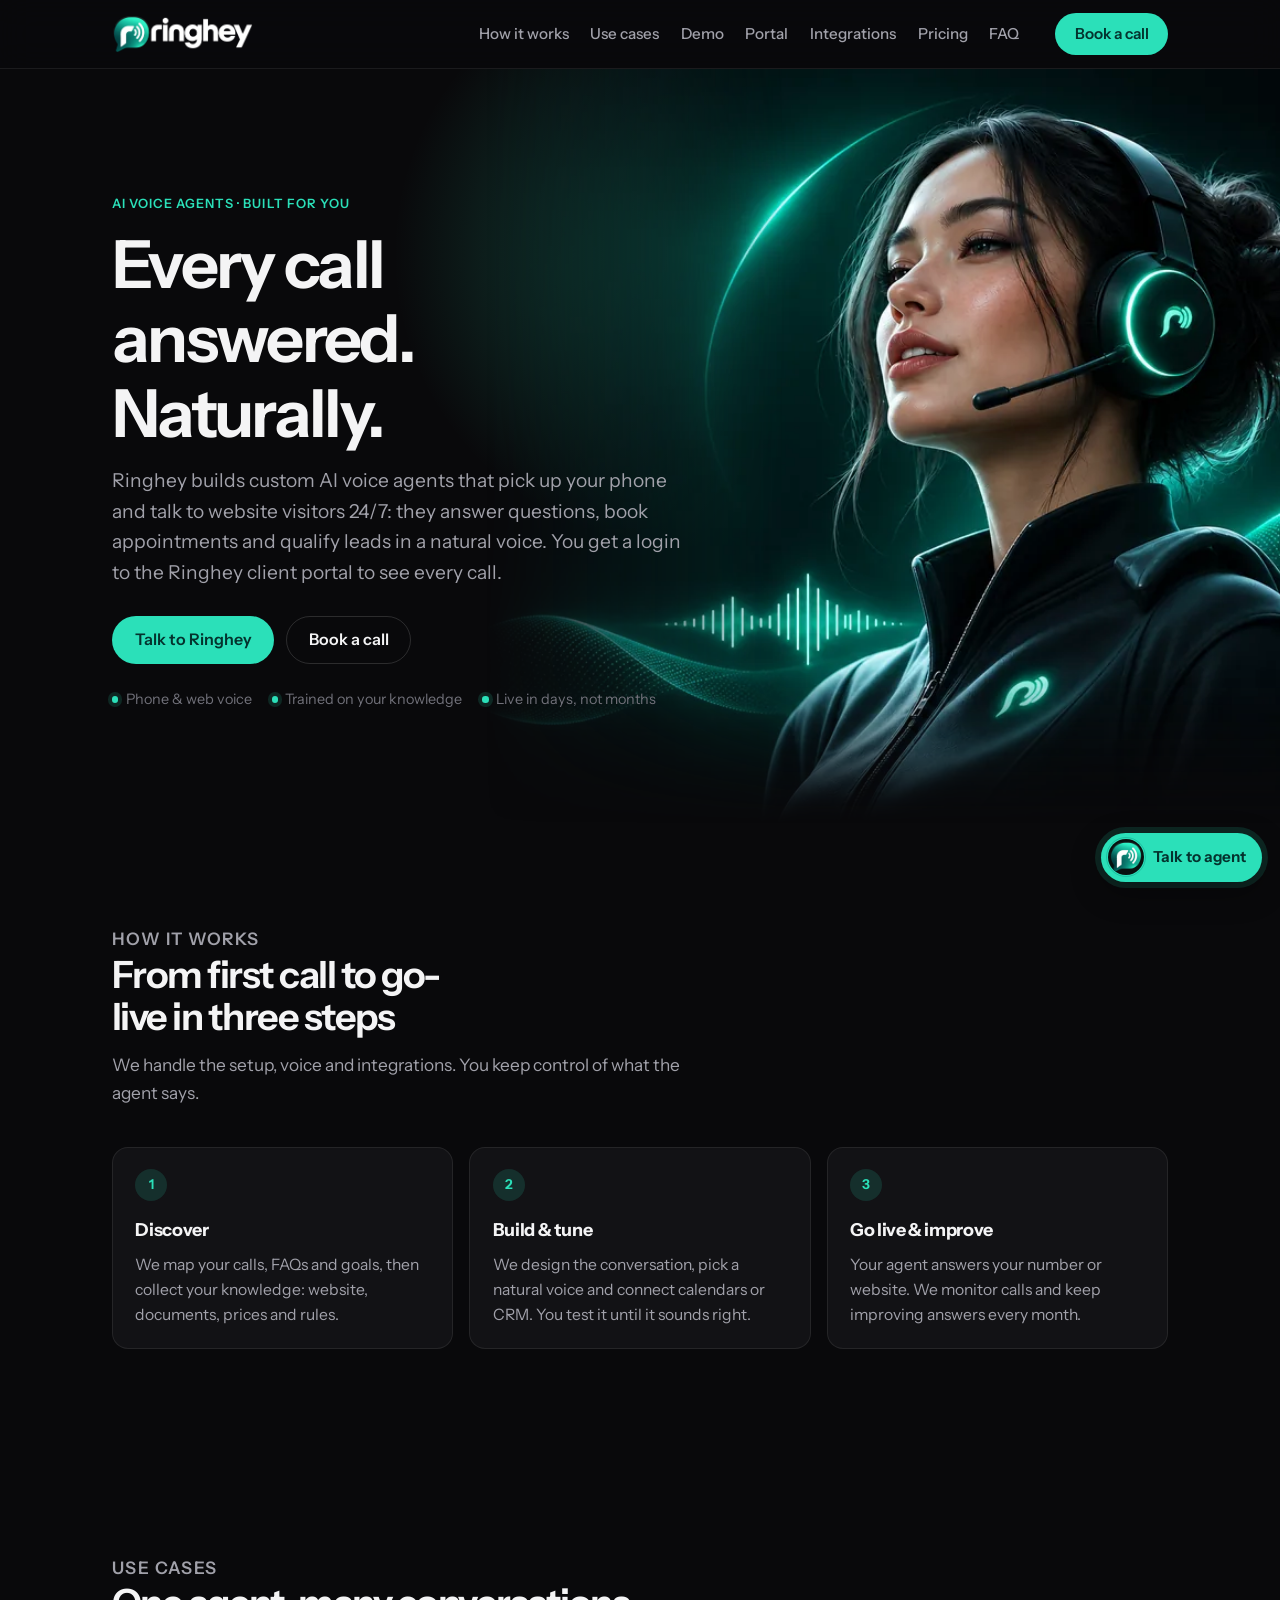
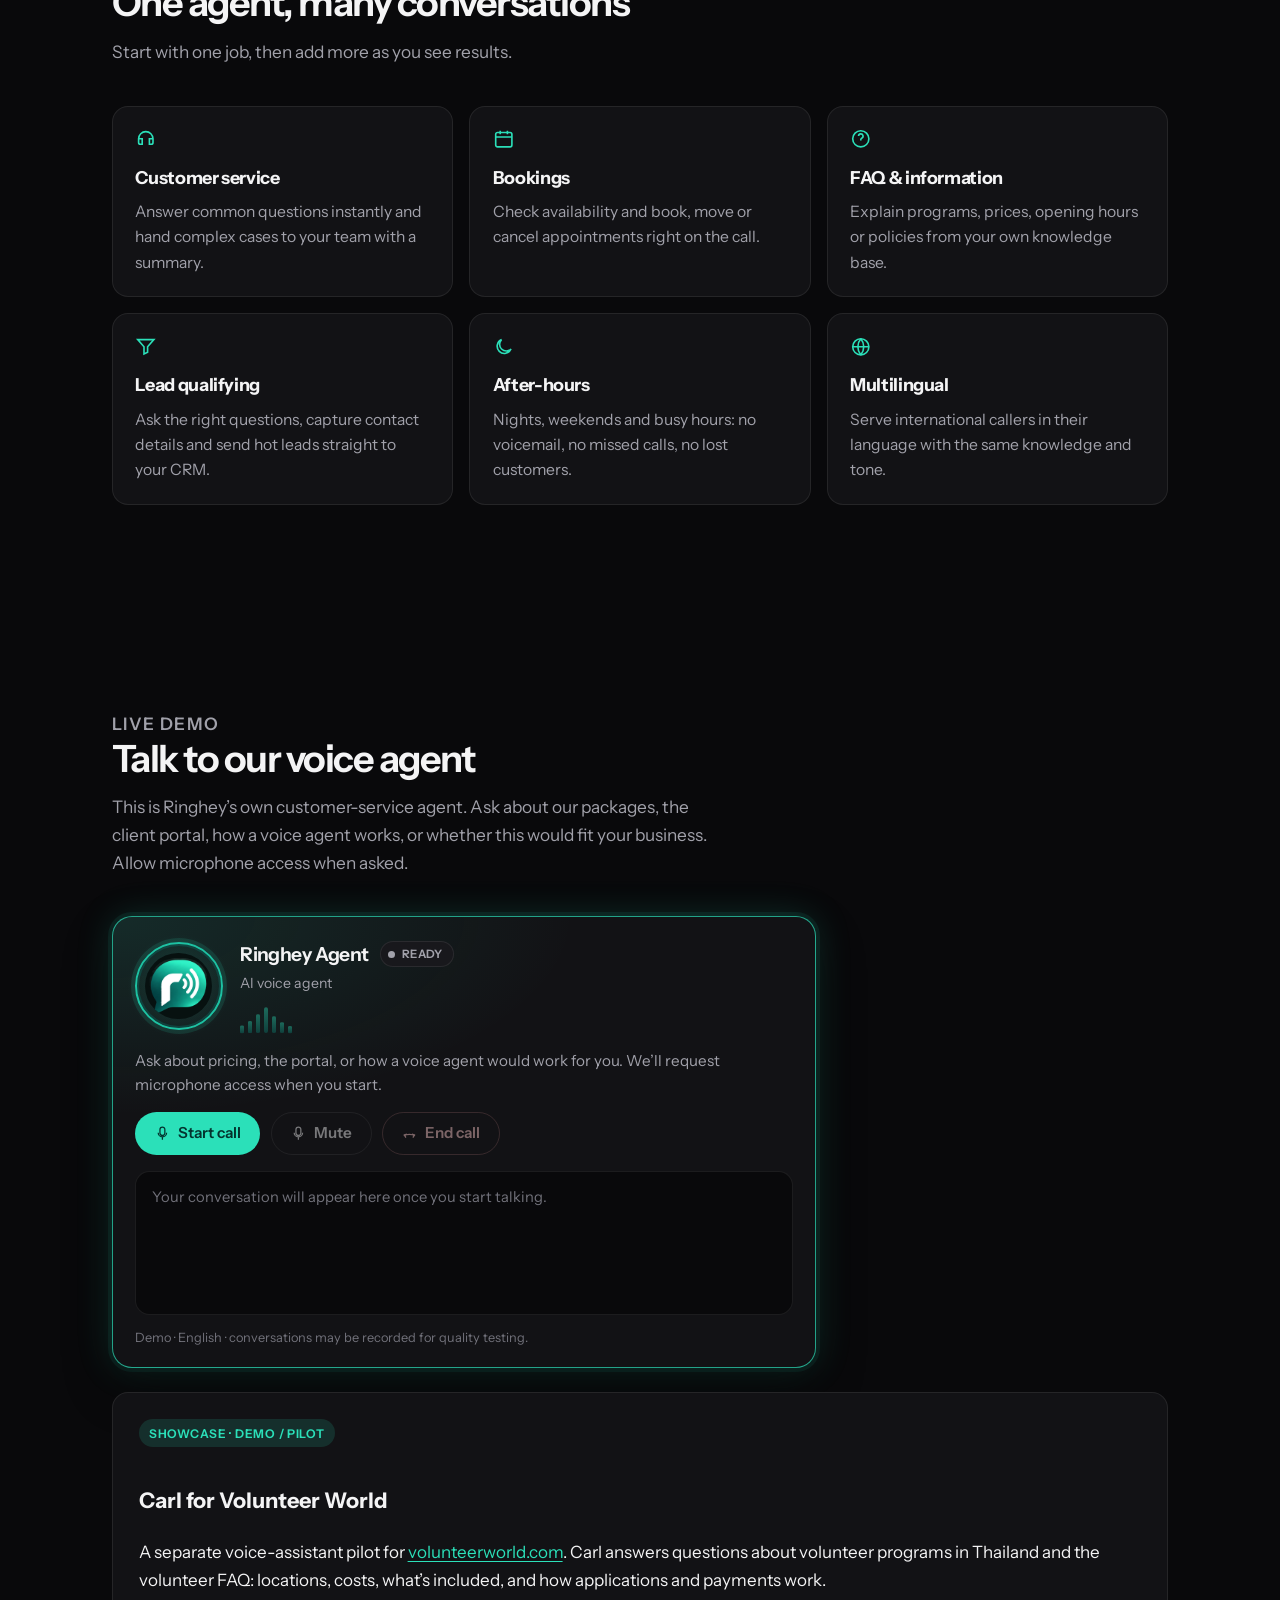
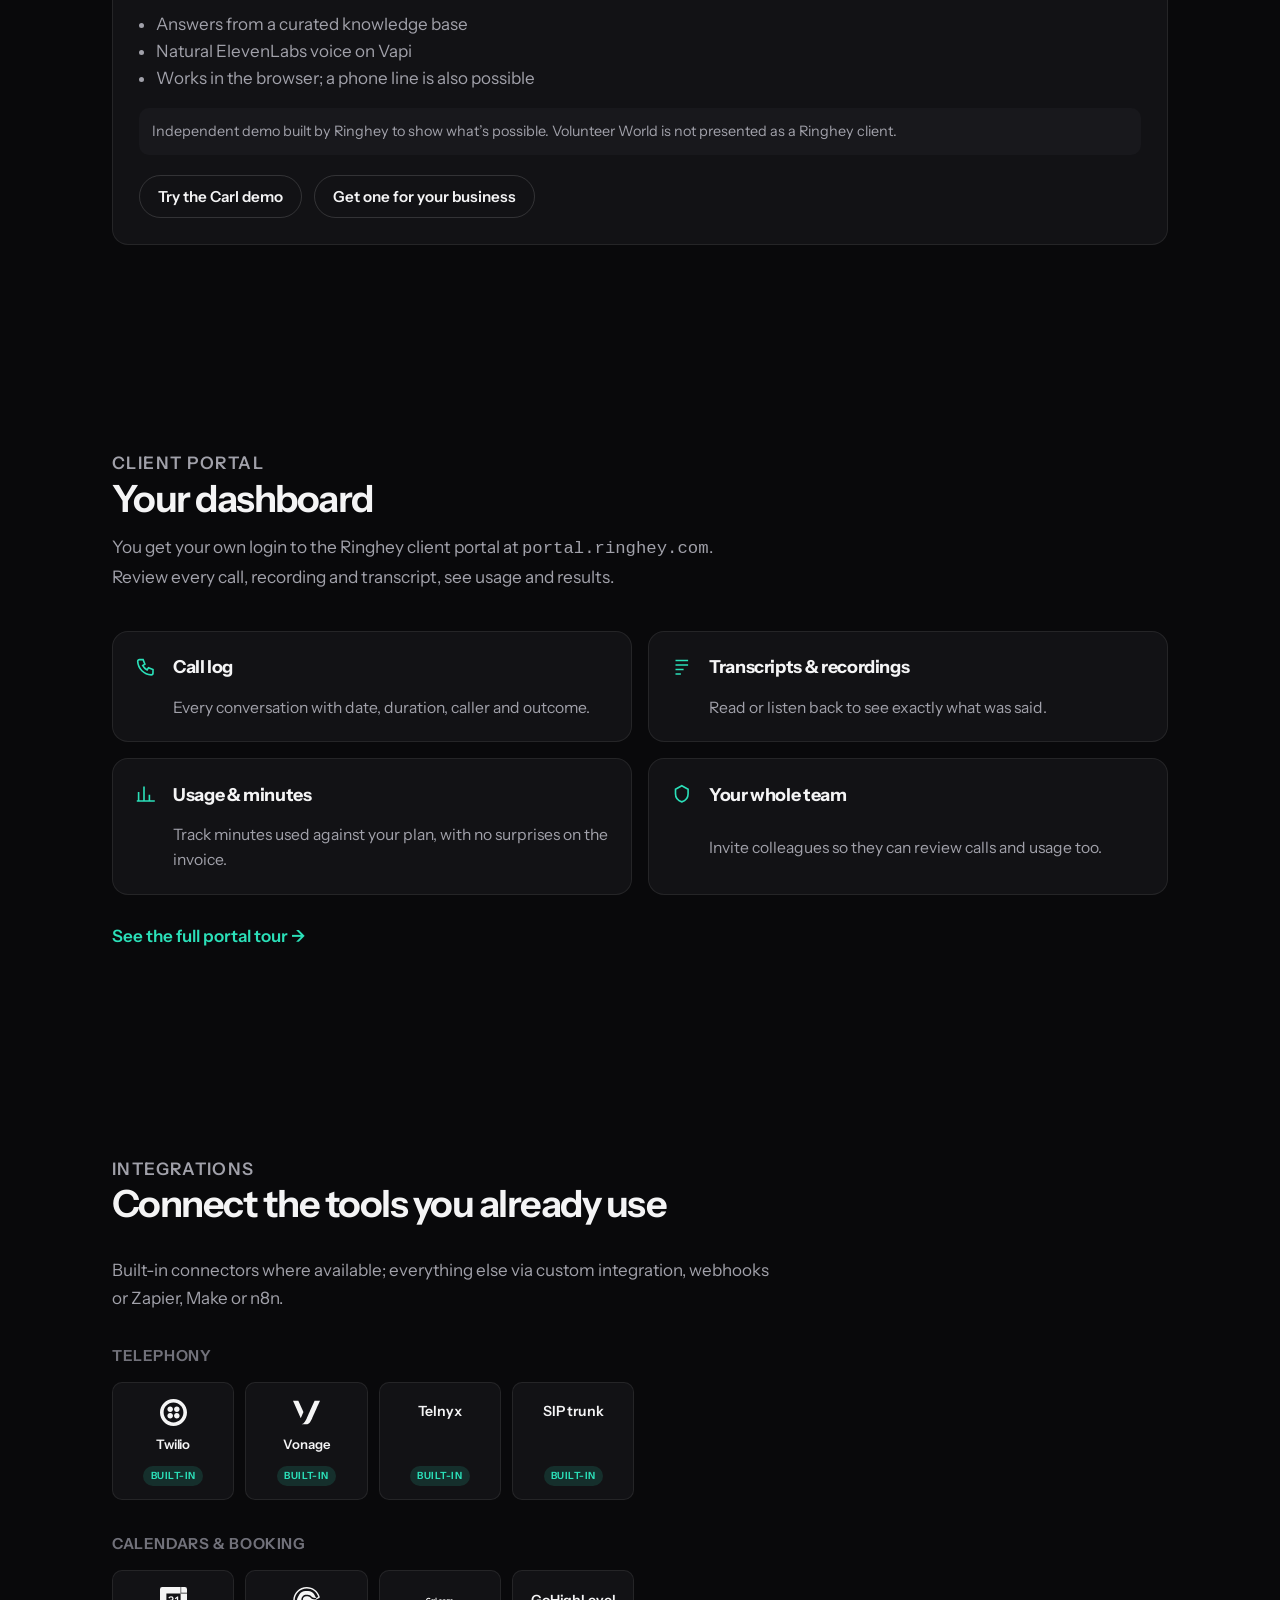
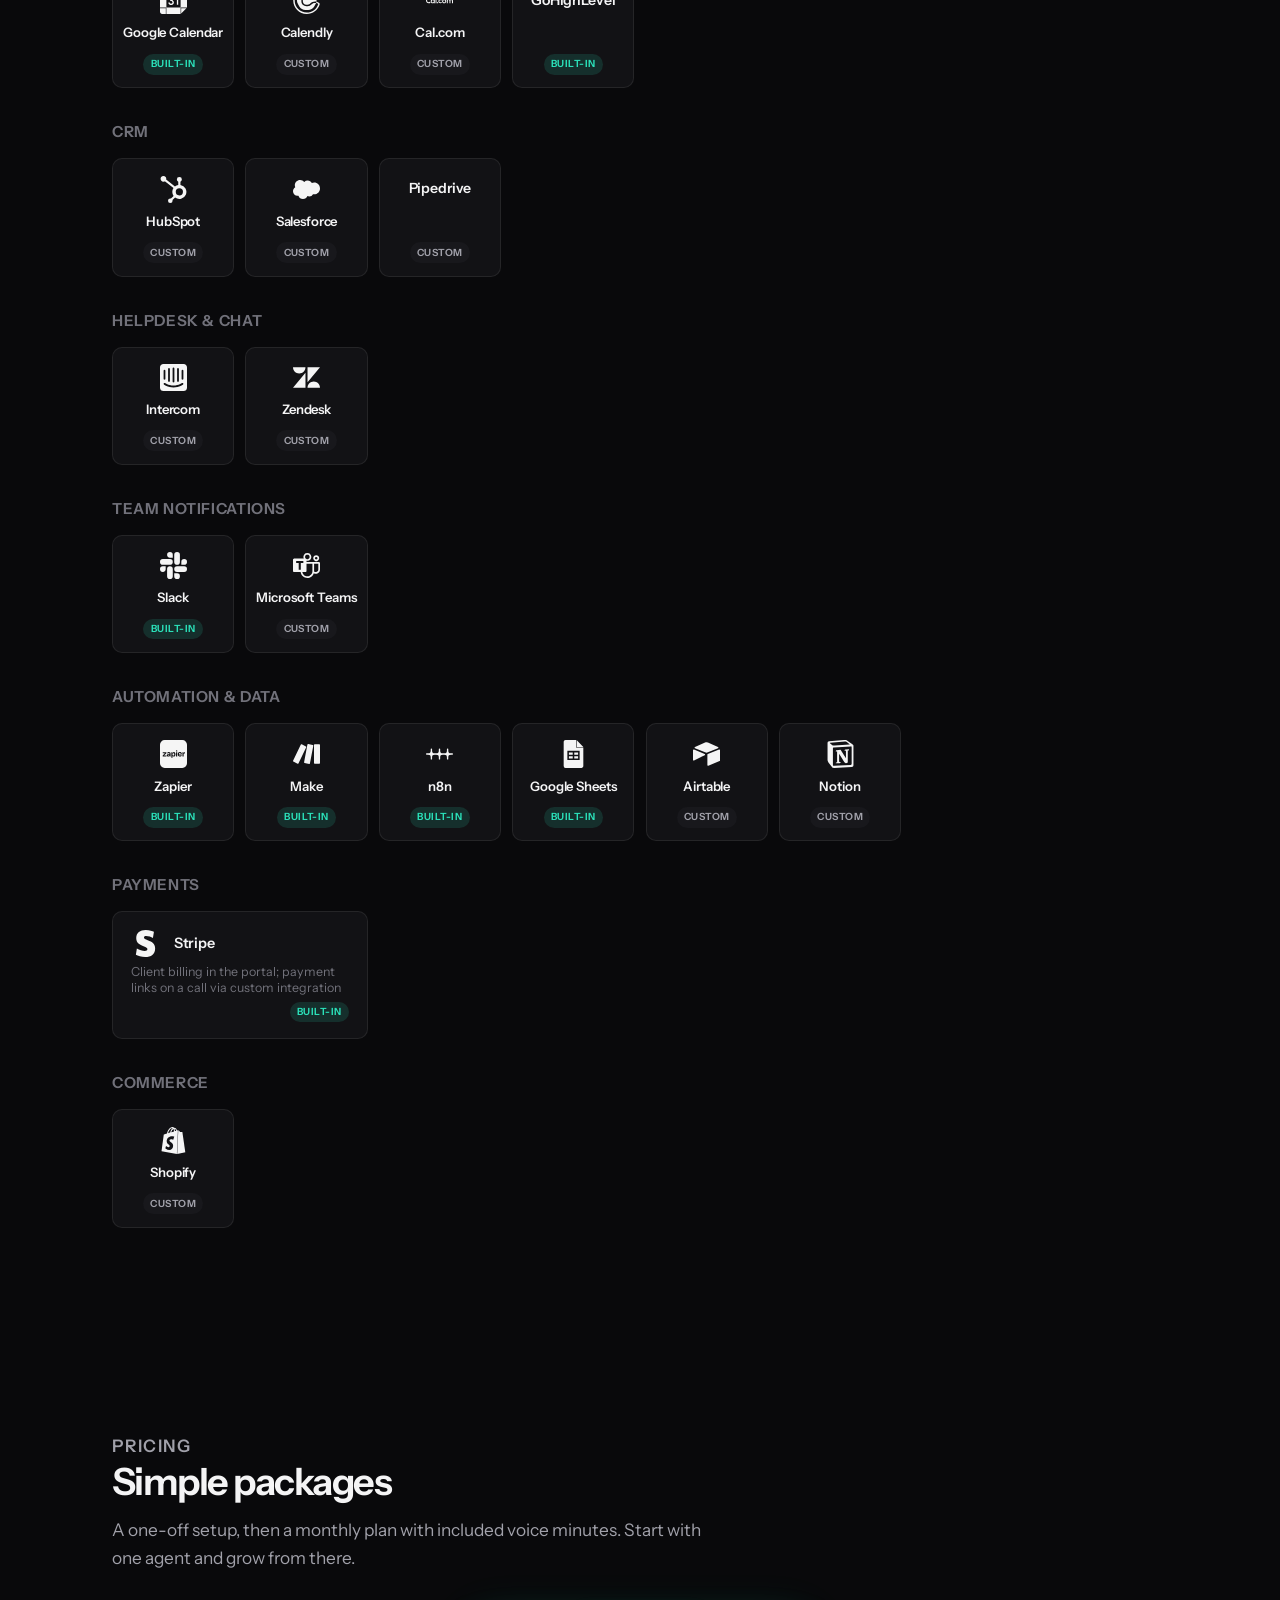
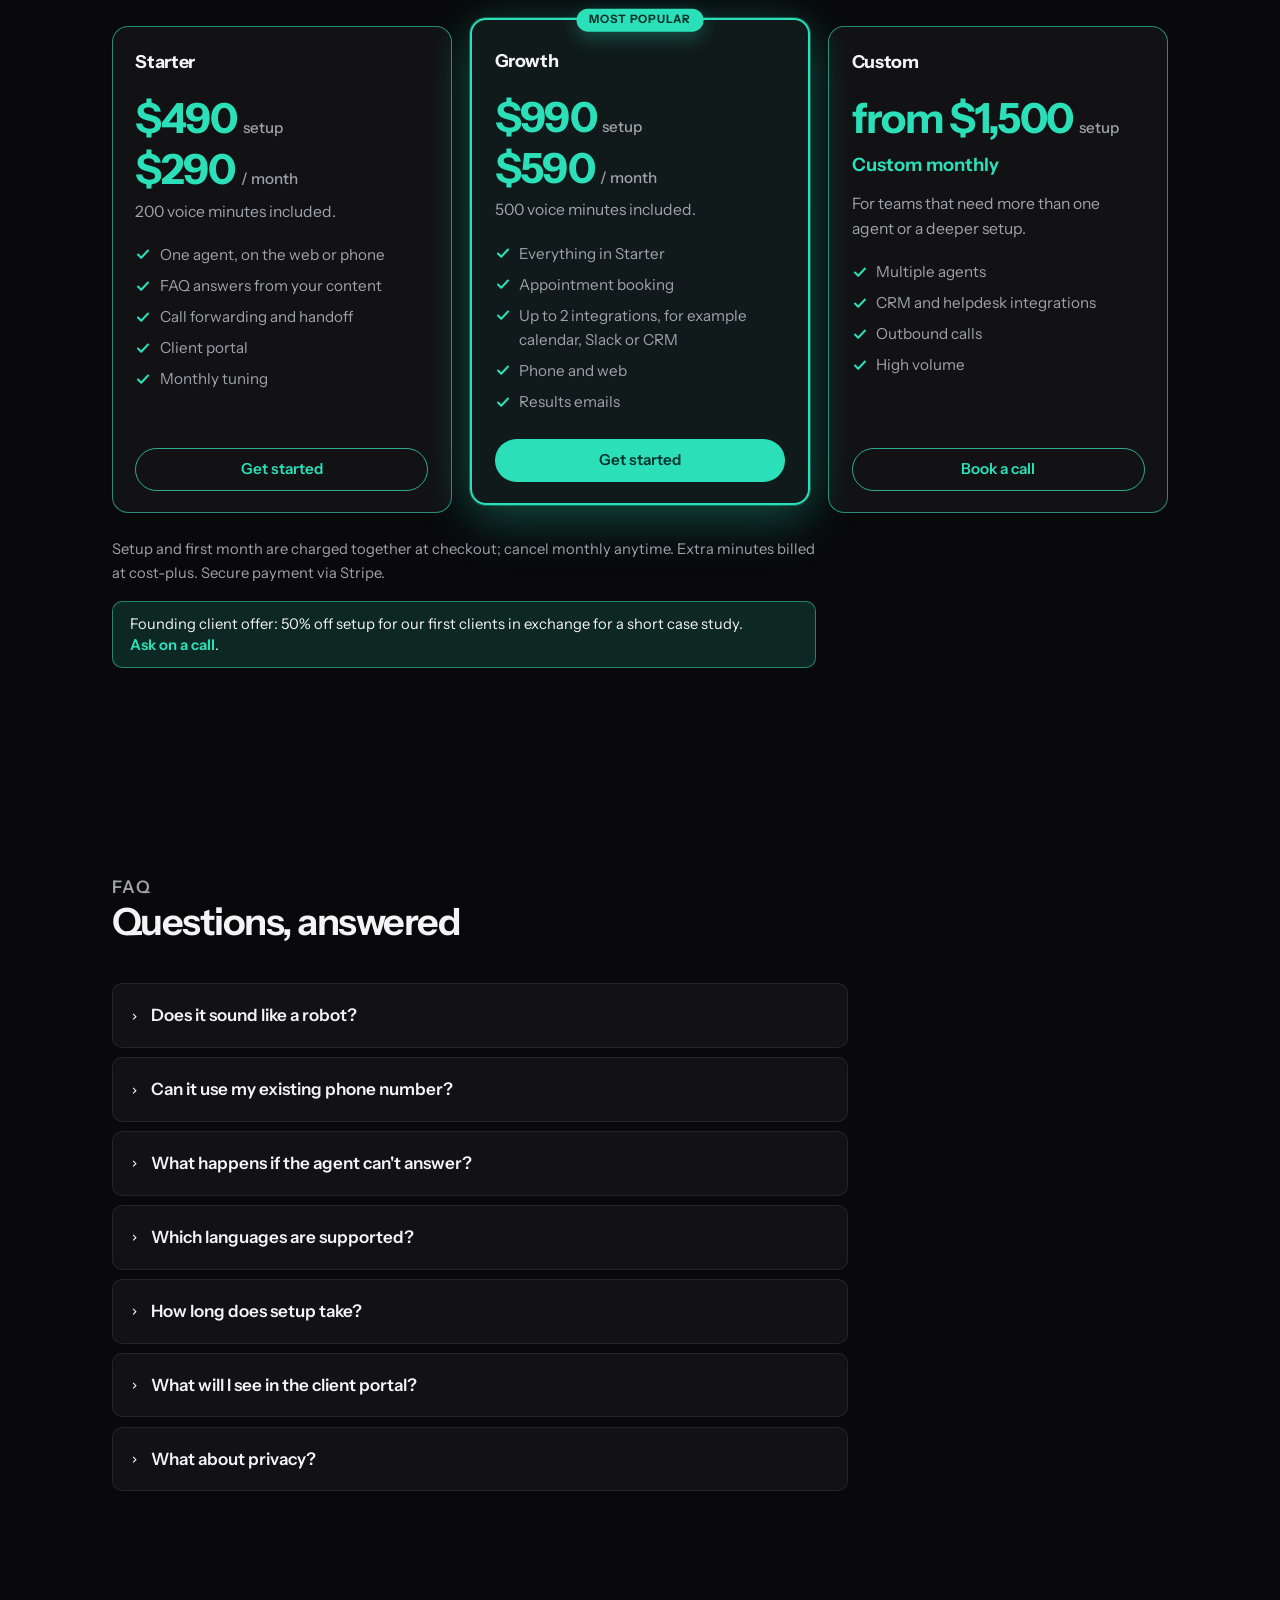
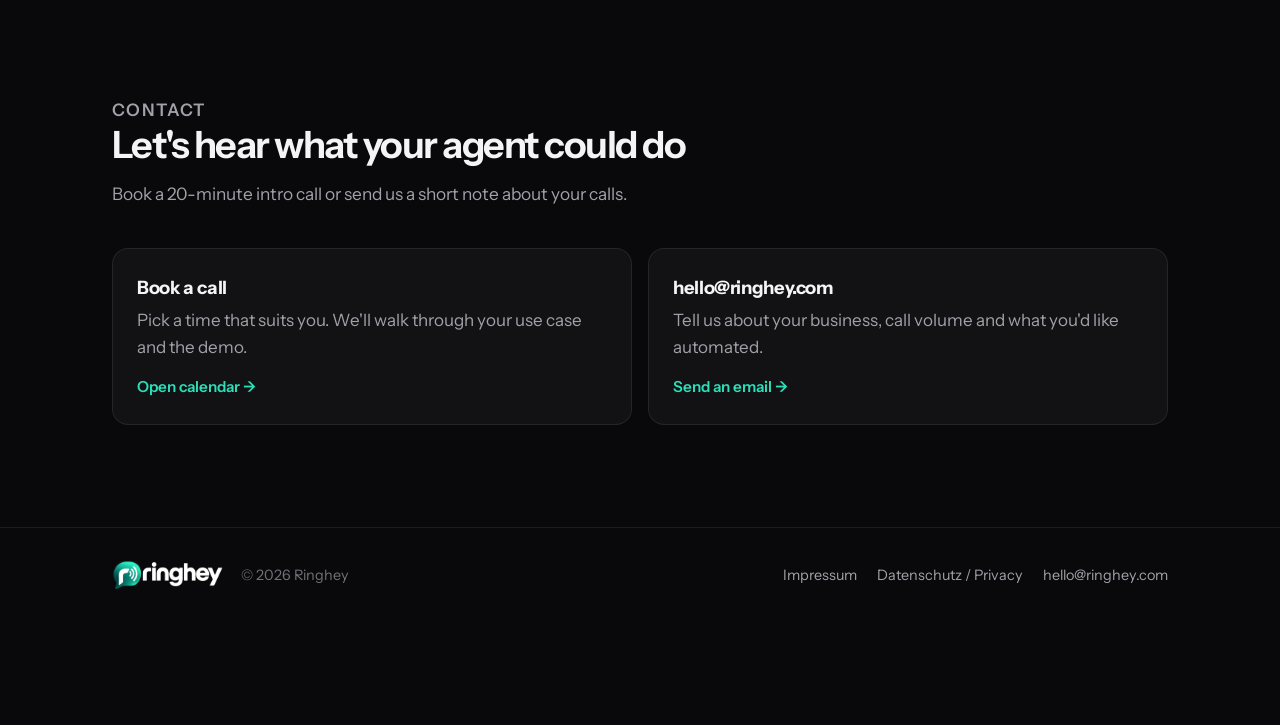
==== commit 4fb83324: "Restyle pricing cards with teal borders, glow, and featured Growth Tiers get teal borders, checkmark" ====
--- a/index.html
+++ b/index.html
@@ -17,7 +17,7 @@
 <link rel="preconnect" href="https://fonts.googleapis.com">
 <link rel="preconnect" href="https://fonts.gstatic.com" crossorigin>
 <link rel="stylesheet" href="https://fonts.googleapis.com/css2?family=Instrument+Sans:ital,wght@0,400..700;1,400..700&display=swap">
-<link rel="stylesheet" href="styles.css?v=lightbox1">
+<link rel="stylesheet" href="styles.css?v=pricev2">
 </head>
 <body>
 <a class="skip" href="#main">Skip to content</a>
@@ -429,7 +429,7 @@
             <li>Monthly tuning</li>
           </ul>
           <div class="price-actions">
-            <a class="btn btn-primary" href="https://buy.stripe.com/test_4gM8wP4tw3YB1ix7110Ny02">Get started</a>
+            <a class="btn btn-ghost" href="https://buy.stripe.com/test_4gM8wP4tw3YB1ix7110Ny02">Get started</a>
           </div>
         </article>
         <article class="price featured">
@@ -461,7 +461,7 @@
             <li>High volume</li>
           </ul>
           <div class="price-actions">
-            <a class="btn btn-primary" href="#contact">Book a call</a>
+            <a class="btn btn-ghost" href="#contact">Book a call</a>
           </div>
         </article>
       </div>
@@ -617,7 +617,7 @@
   }
 </script>
 
-<script src="/lightbox.js?v=lightbox1" defer></script>
-<script type="module" src="agent.js?v=lightbox1"></script>
+<script src="/lightbox.js?v=vwblur1" defer></script>
+<script type="module" src="agent.js?v=vwblur1"></script>
 </body>
 </html>
--- a/styles.css
+++ b/styles.css
@@ -917,7 +917,9 @@
 /* Pricing */
 .pricing {
   display: grid;
-  gap: 1rem;
+  gap: 1.15rem;
+  padding-block: 0.9rem 0.4rem;
+  align-items: stretch;
 }
 @media (min-width: 48rem) {
   .pricing { grid-template-columns: repeat(3, 1fr); }
@@ -926,12 +928,24 @@
   display: flex;
   flex-direction: column;
   gap: 0.35rem;
+  position: relative;
+  border: 1.5px solid color-mix(in srgb, var(--accent) 55%, var(--line));
+  transition: transform 200ms ease, border-color 200ms ease, box-shadow 200ms ease;
+  z-index: 0;
+}
+.price:hover {
+  transform: translateY(-4px);
+  border-color: var(--accent);
+  box-shadow: 0 16px 40px rgba(43, 224, 185, 0.2), 0 0 0 1px color-mix(in srgb, var(--accent) 45%, transparent);
+  z-index: 1;
 }
 .price .amount {
-  font-size: clamp(1.6rem, 3vw, 2rem);
-  font-weight: 650;
-  letter-spacing: -0.03em;
-  margin: 0.35rem 0 0.15rem;
+  font-size: clamp(2rem, 3.6vw, 2.6rem);
+  font-weight: 750;
+  letter-spacing: -0.04em;
+  margin: 0.45rem 0 0.1rem;
+  color: var(--accent);
+  line-height: 1.05;
 }
 .price .amount span {
   font-size: 0.95rem;
@@ -940,8 +954,23 @@
   letter-spacing: 0;
 }
 .price.featured {
-  border-color: color-mix(in srgb, var(--accent) 45%, var(--line));
-  box-shadow: 0 0 0 1px color-mix(in srgb, var(--accent) 20%, transparent), var(--shadow);
+  border: 2px solid var(--accent);
+  background: color-mix(in srgb, var(--accent-soft) 40%, var(--bg-elev));
+  box-shadow:
+    0 0 0 1px color-mix(in srgb, var(--accent) 35%, transparent),
+    0 18px 50px rgba(43, 224, 185, 0.22),
+    0 0 48px rgba(43, 224, 185, 0.14);
+  transform: translateY(-8px);
+  z-index: 1;
+  padding-block-start: 1.7rem;
+}
+.price.featured:hover {
+  transform: translateY(-12px);
+  border-color: #33F5C8;
+  box-shadow:
+    0 0 0 1px color-mix(in srgb, var(--accent) 55%, transparent),
+    0 22px 56px rgba(43, 224, 185, 0.3),
+    0 0 56px rgba(43, 224, 185, 0.2);
 }
 .price-foot {
   margin-block-start: 1.5rem;
@@ -1079,6 +1108,13 @@
     animation: none !important;
   }
   .viz-bars span { transform: scaleY(0.35); }
+  .price,
+  .price:hover,
+  .price.featured,
+  .price.featured:hover {
+    transition: none;
+    transform: none;
+  }
 }
 
 @media (forced-colors: active) {
@@ -1276,21 +1312,49 @@
 }
 
 /* Pricing tiers */
-.price-kicker {
+.price .price-kicker {
+  position: absolute;
+  top: 0;
+  left: 50%;
+  transform: translate(-50%, -50%);
   margin: 0;
-  font-size: 0.8rem;
-  font-weight: 650;
+  display: inline-flex;
+  align-items: center;
+  padding: 0.28rem 0.8rem;
+  border-radius: 999px;
+  background: var(--accent);
+  color: var(--accent-fg);
+  font-size: 0.72rem;
+  font-weight: 700;
   letter-spacing: 0.06em;
   text-transform: uppercase;
-  color: var(--accent);
+  white-space: nowrap;
+  line-height: 1.2;
+  box-shadow: 0 6px 18px rgba(43, 224, 185, 0.28);
 }
 .price-list {
   margin: 0.85rem 0 0;
-  padding-inline-start: 1.1rem;
+  padding: 0;
+  list-style: none;
   color: var(--muted);
   font-size: 0.95rem;
 }
-.price-list li + li { margin-block-start: 0.28rem; }
+.price-list li {
+  position: relative;
+  padding-inline-start: 1.55rem;
+}
+.price-list li + li { margin-block-start: 0.42rem; }
+.price-list li::before {
+  content: "";
+  position: absolute;
+  inset-inline-start: 0;
+  inset-block-start: 0.22em;
+  inline-size: 1rem;
+  block-size: 1rem;
+  background-color: var(--accent);
+  -webkit-mask: url("data:image/svg+xml,%3Csvg xmlns='http://www.w3.org/2000/svg' viewBox='0 0 16 16' fill='none' stroke='black' stroke-width='2' stroke-linecap='round' stroke-linejoin='round'%3E%3Cpath d='M3 8.5l3.2 3.2L13 4.5'/%3E%3C/svg%3E") center / contain no-repeat;
+          mask: url("data:image/svg+xml,%3Csvg xmlns='http://www.w3.org/2000/svg' viewBox='0 0 16 16' fill='none' stroke='black' stroke-width='2' stroke-linecap='round' stroke-linejoin='round'%3E%3Cpath d='M3 8.5l3.2 3.2L13 4.5'/%3E%3C/svg%3E") center / contain no-repeat;
+}
 .price-actions {
   display: flex;
   flex-wrap: wrap;
@@ -1298,14 +1362,41 @@
   margin-block-start: auto;
   padding-block-start: 1.2rem;
 }
-.price-note,
-.price-offer {
-  margin: 1rem 0 0;
+.price-actions .btn { inline-size: 100%; }
+.price-actions .btn-ghost {
+  border-color: color-mix(in srgb, var(--accent) 70%, var(--line-strong));
+  color: var(--accent);
+}
+.price-actions .btn-ghost:hover {
+  border-color: var(--accent);
+  color: var(--accent-fg);
+  background: var(--accent);
+}
+.price-note {
+  margin: 1.15rem 0 0;
   color: var(--muted);
   font-size: 0.92rem;
   max-inline-size: 44rem;
 }
-.price-offer { color: var(--faint); }
+.price-offer {
+  display: block;
+  margin: 1rem 0 0;
+  padding: 0.7rem 1.05rem;
+  max-inline-size: 44rem;
+  border-radius: var(--radius-sm);
+  background: var(--accent-soft);
+  border: 1px solid color-mix(in srgb, var(--accent) 45%, var(--line));
+  color: var(--fg);
+  font-size: 0.92rem;
+  line-height: 1.45;
+}
+.price-offer a {
+  color: var(--accent);
+  font-weight: 650;
+  text-decoration: none;
+  white-space: nowrap;
+}
+.price-offer a:hover { text-decoration: underline; }
 .paid-thanks {
   background: var(--accent-soft);
   border: 1px solid color-mix(in srgb, var(--accent) 35%, var(--line));
@@ -1343,11 +1434,11 @@
 .integ-item.wide .integ-badge { margin-block-start: 0; margin-inline-start: auto; }
 .integ-chip { justify-content: center; }
 .price .amount + .amount { margin-block-start: 0; }
-.price-monthly {
-  margin: 0 0 0.35rem;
-  color: var(--muted);
-  font-size: 1.05rem;
-  font-weight: 600;
+.price .price-monthly {
+  margin: 0.15rem 0 0.35rem;
+  color: var(--accent);
+  font-size: 1.15rem;
+  font-weight: 650;
 }
 
 
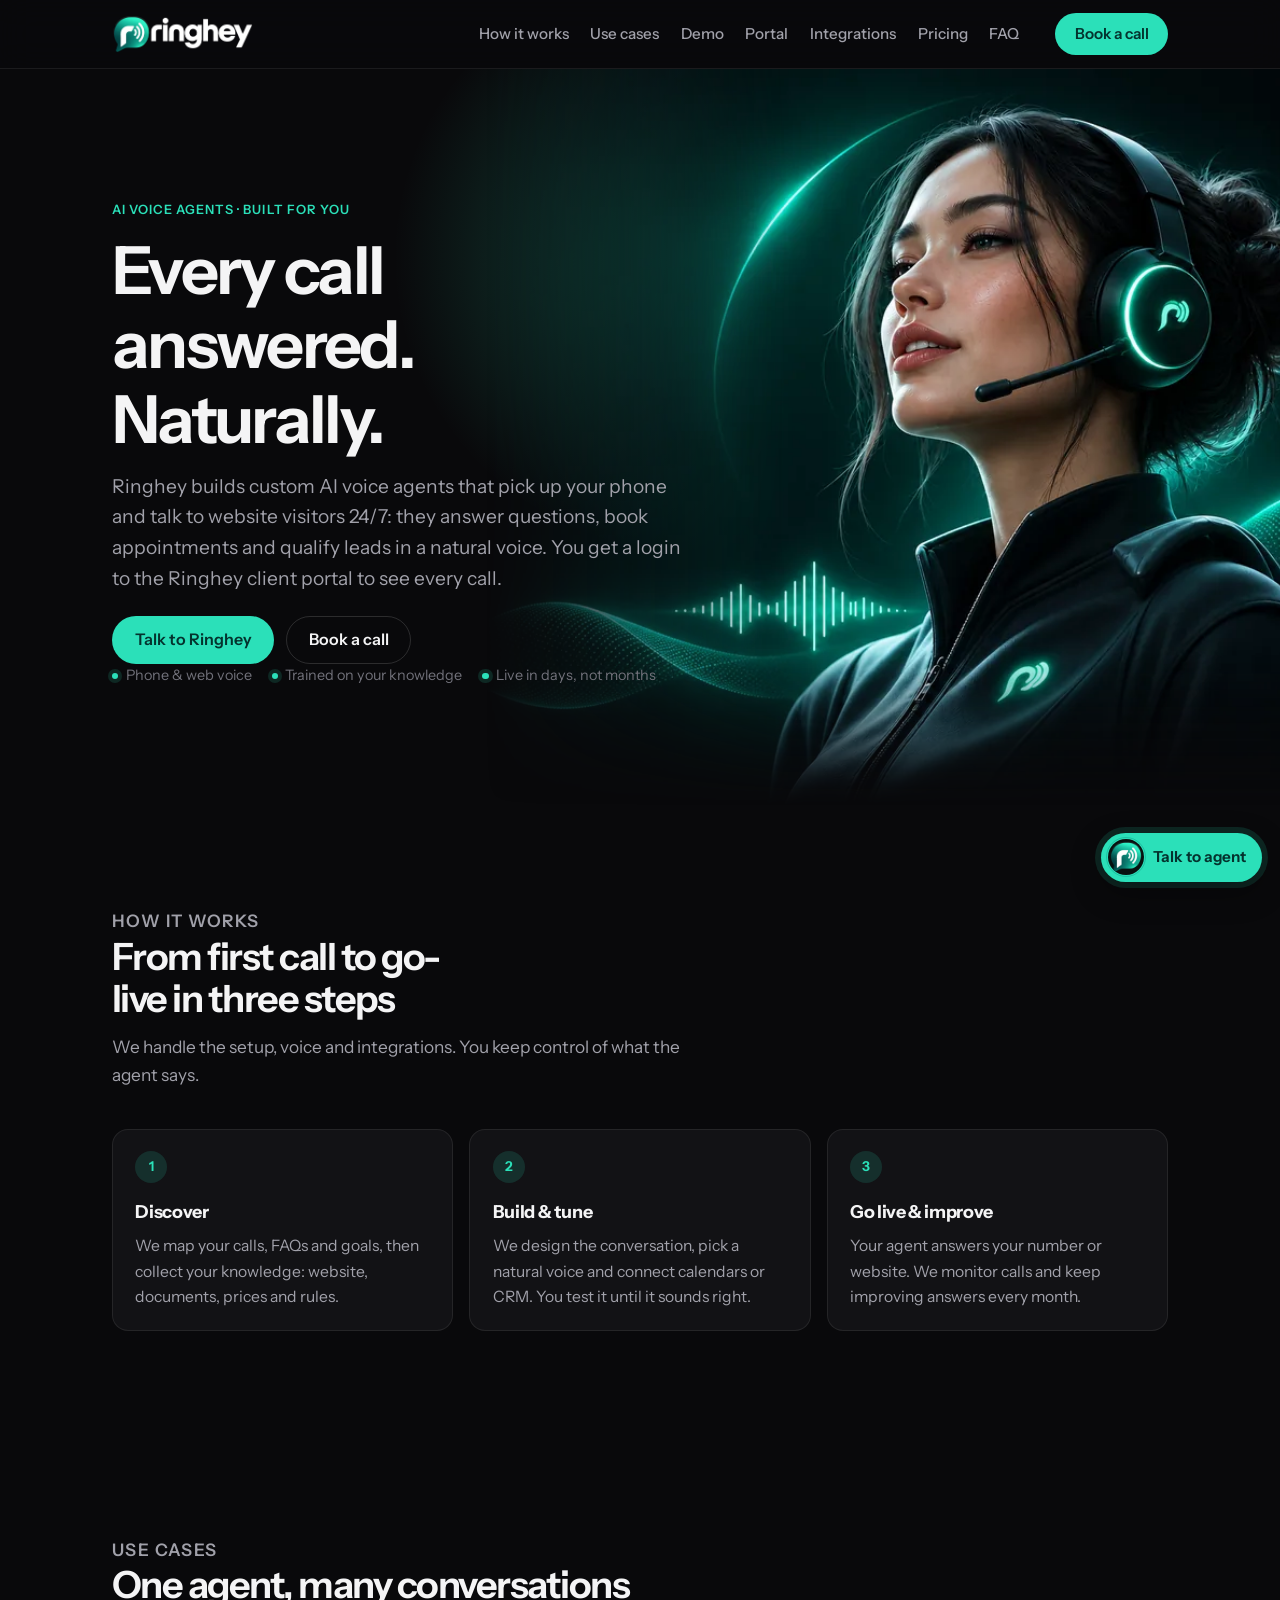
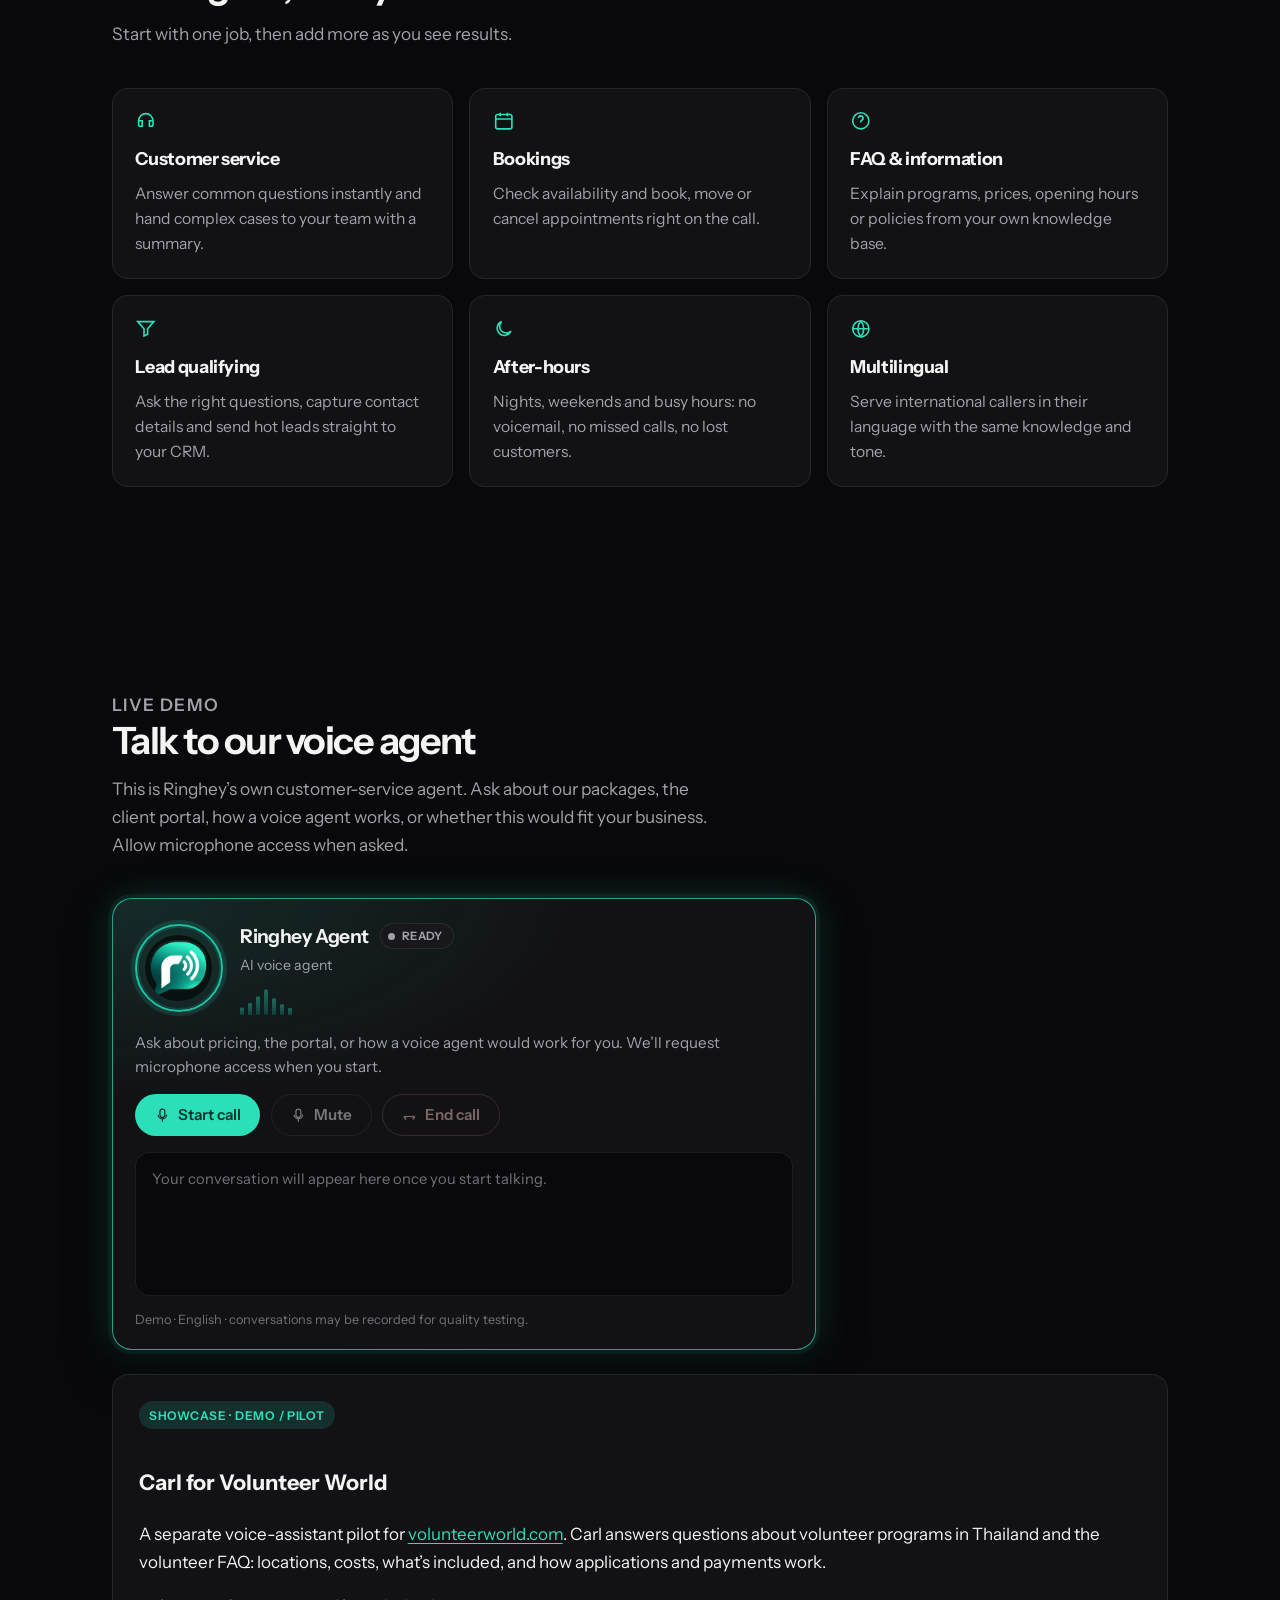
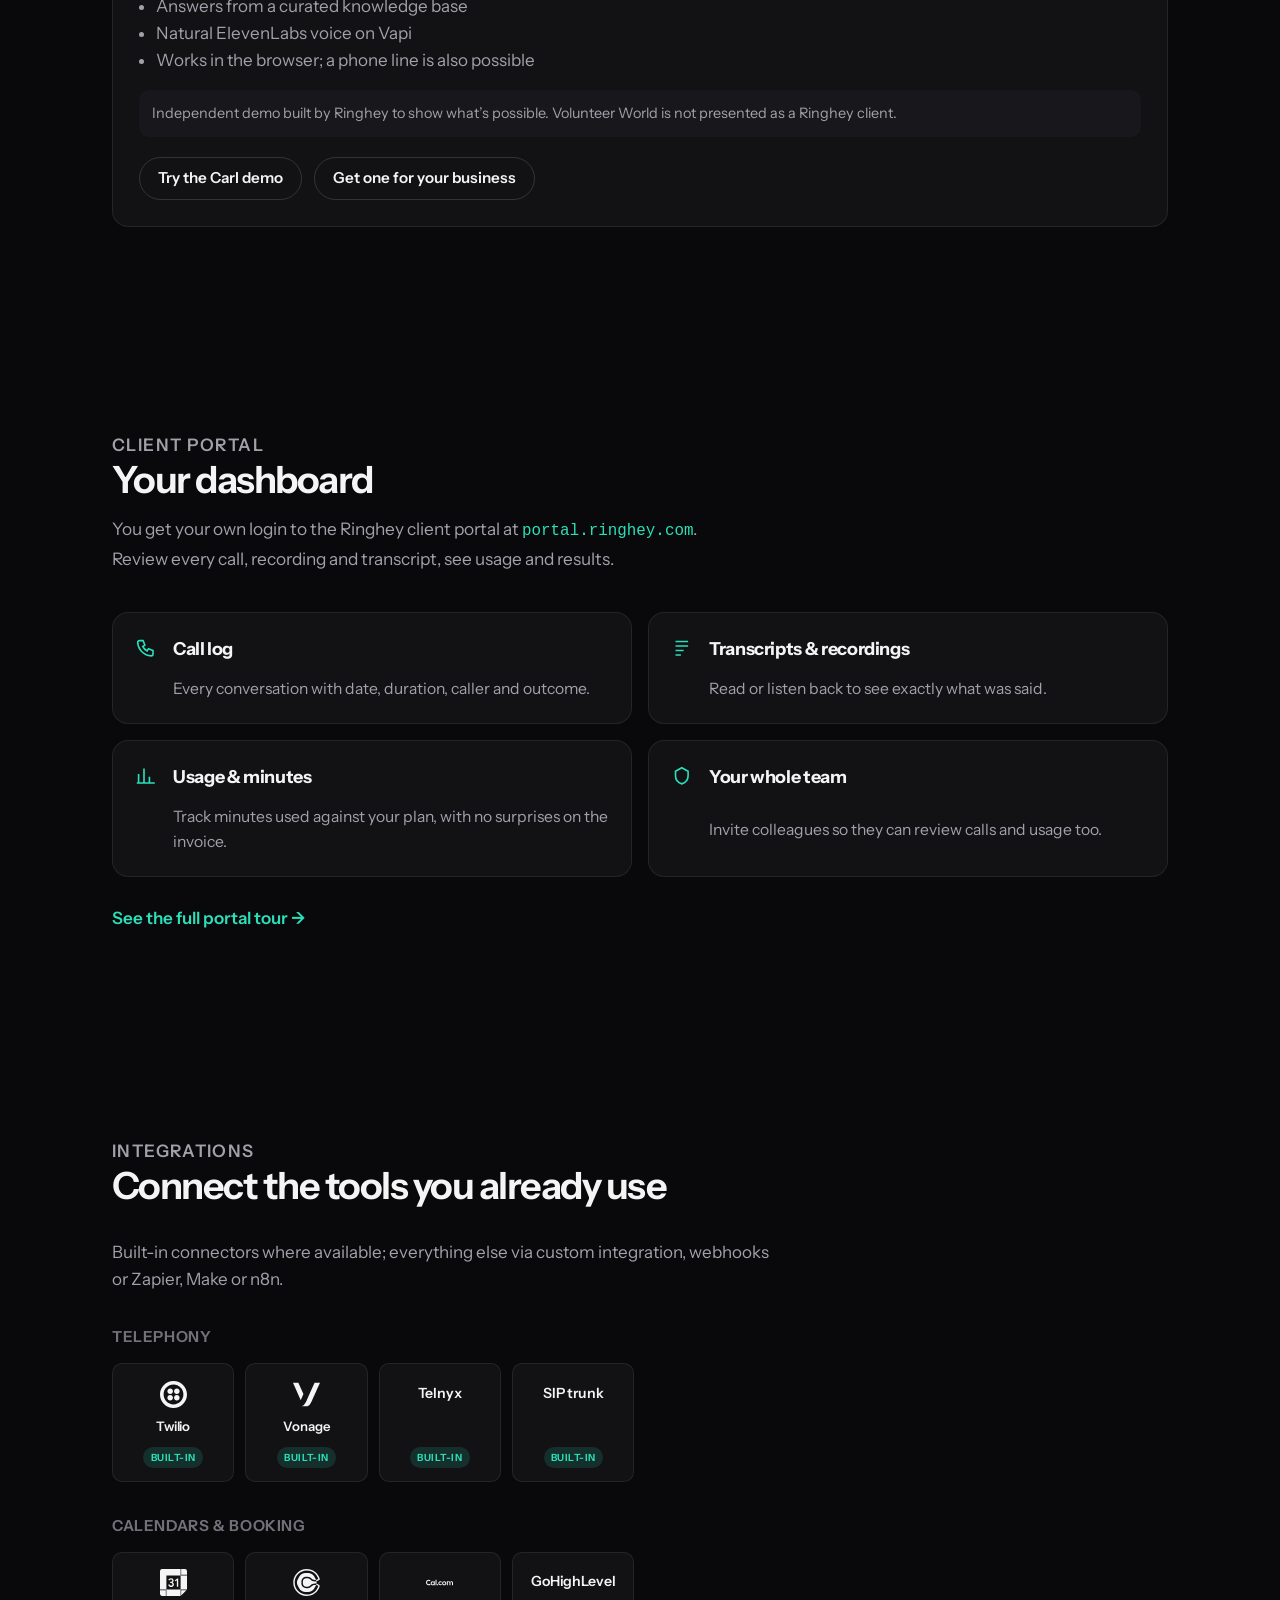
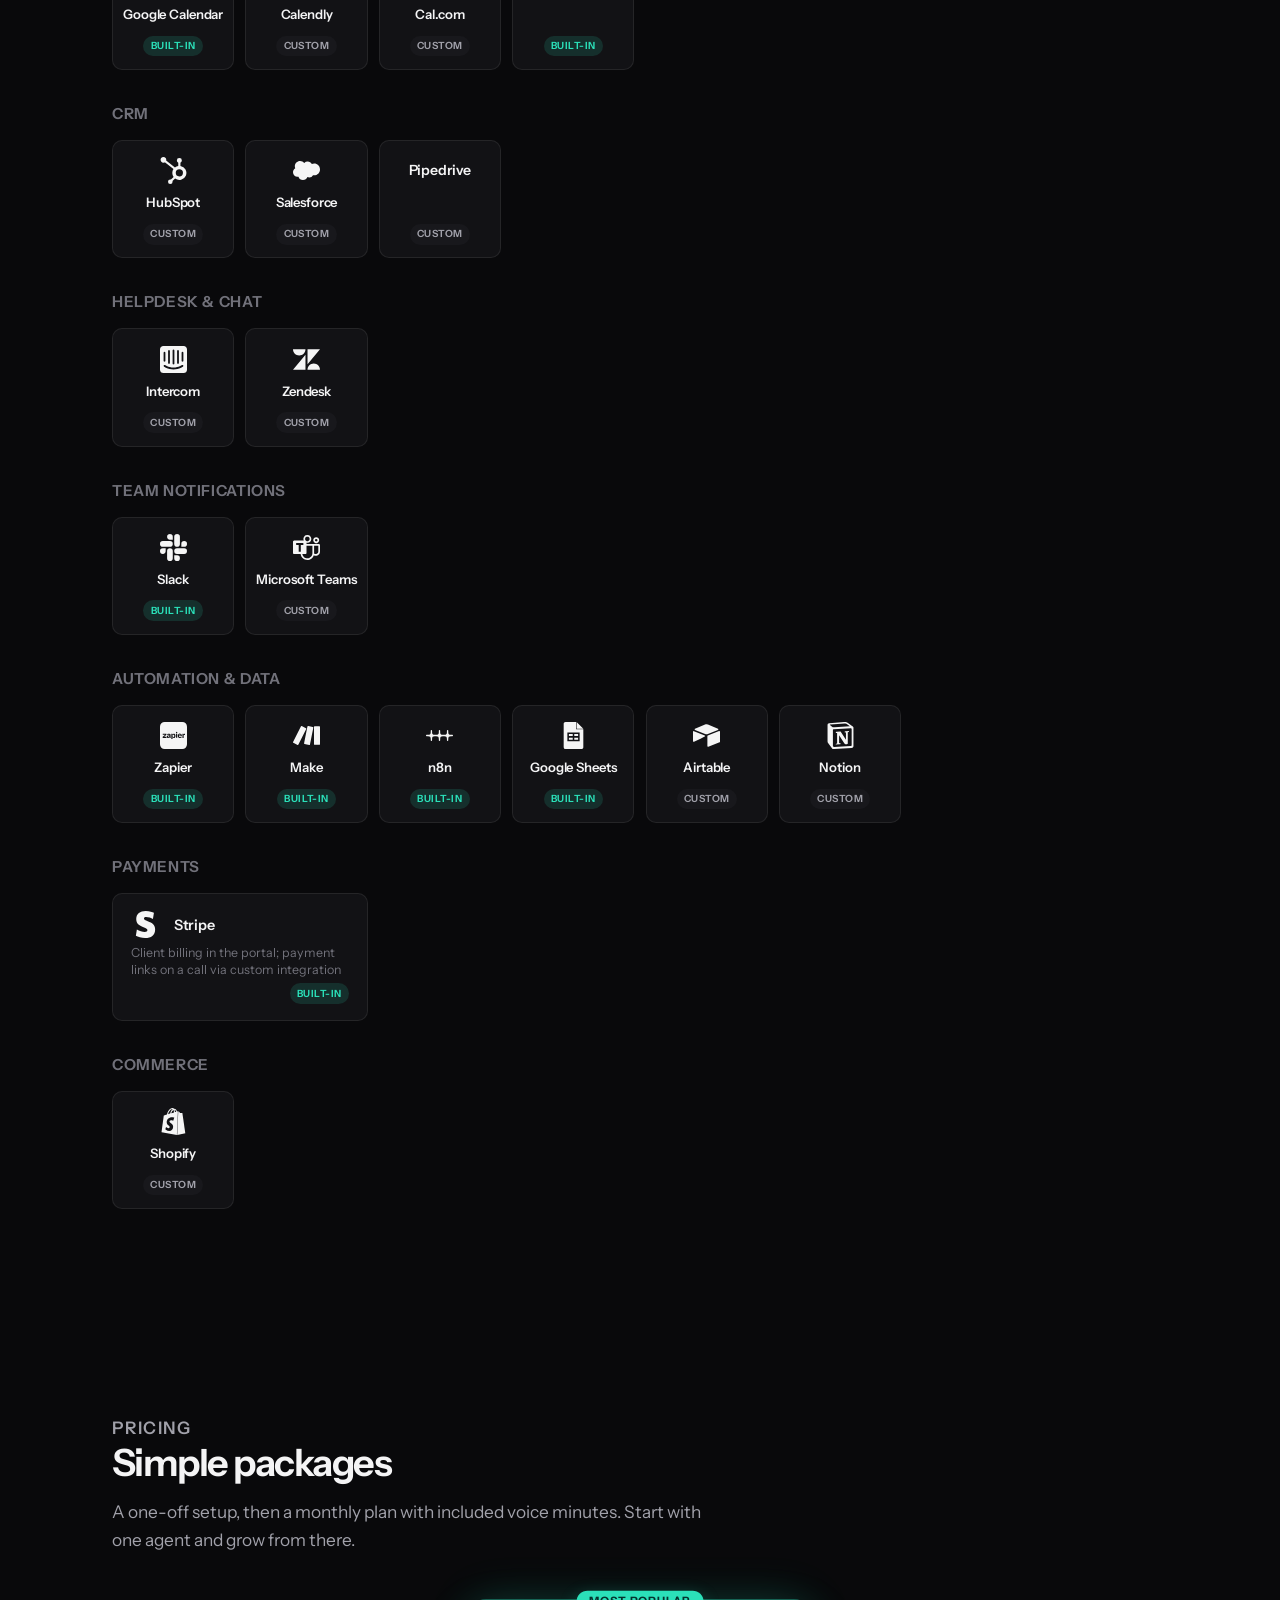
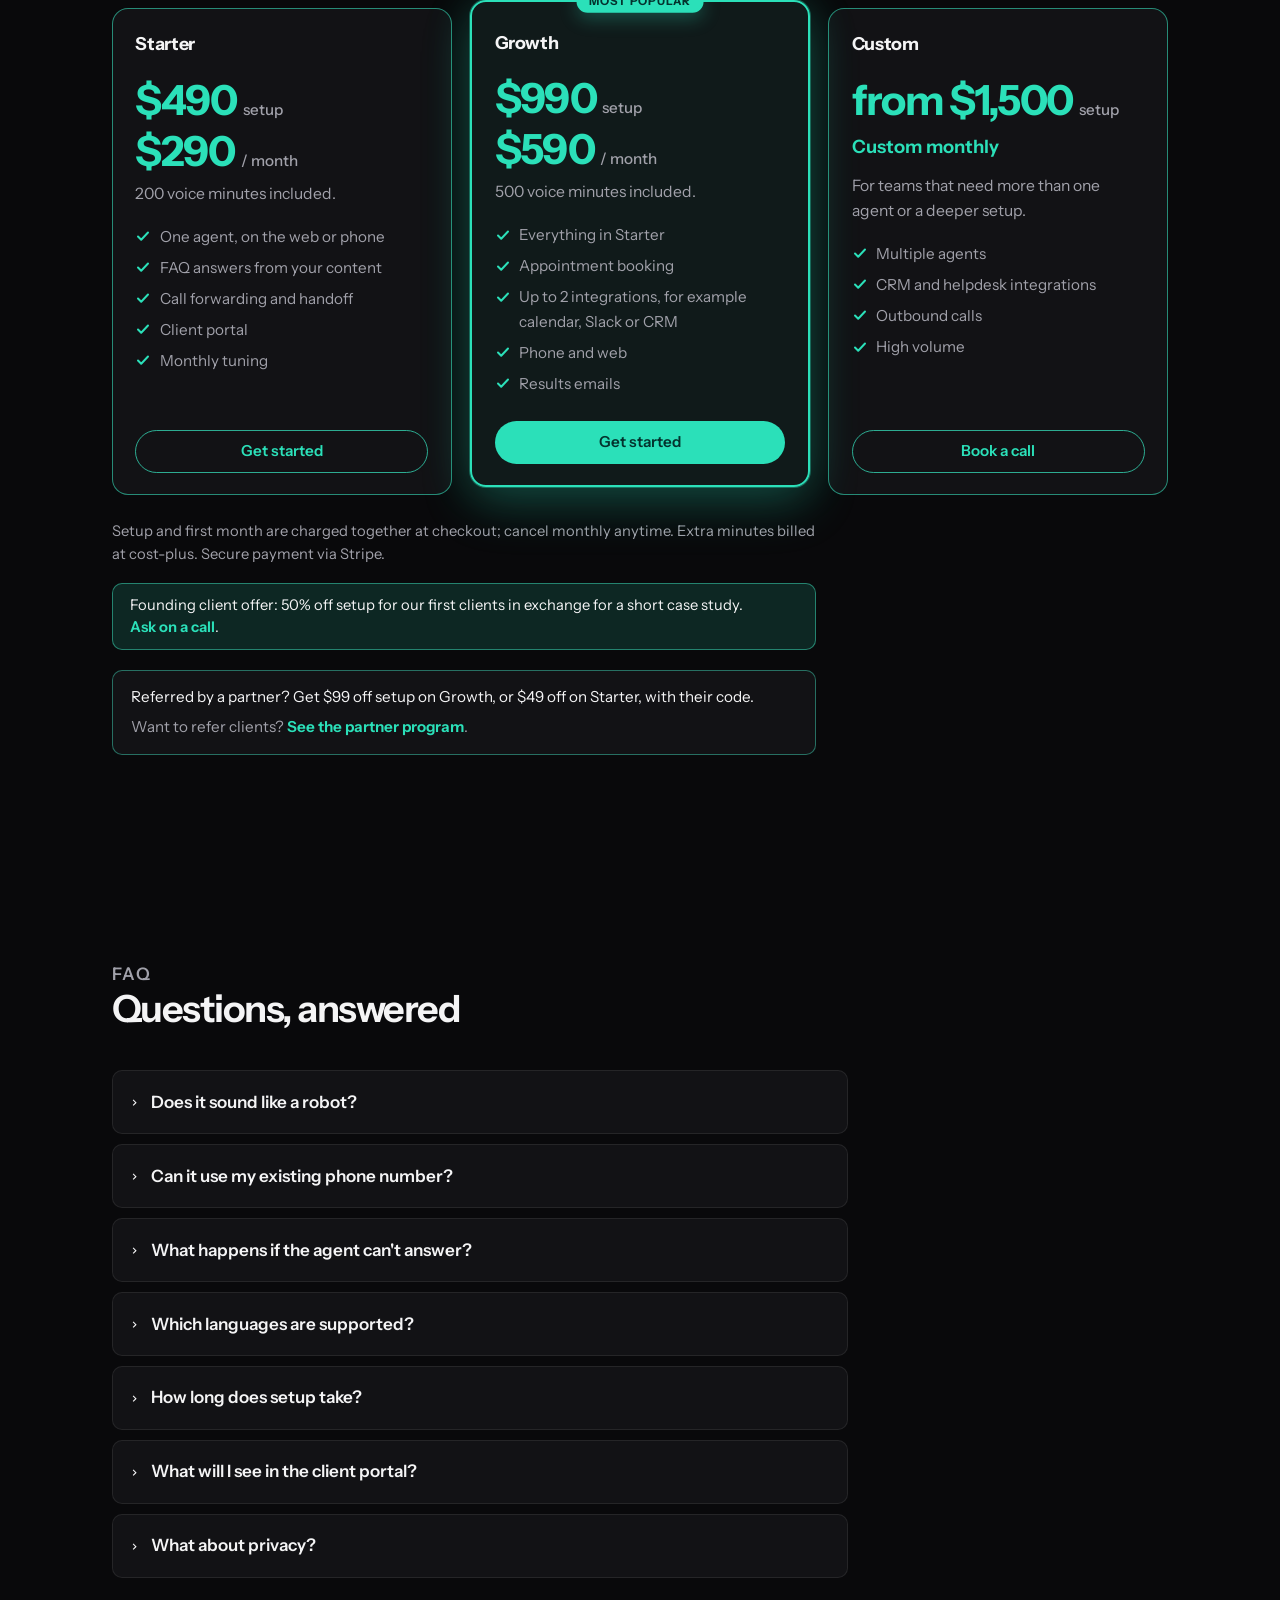
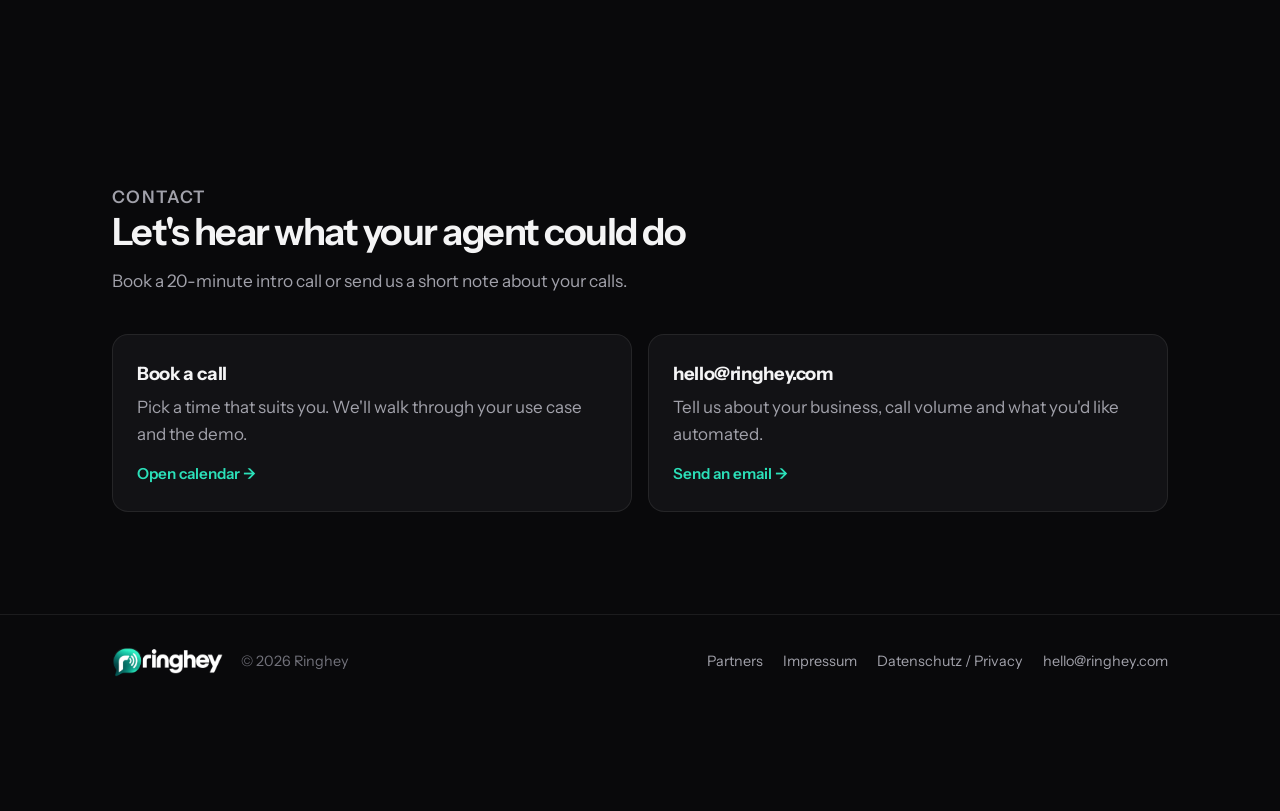
==== commit d052ea39: "Add partner program page with setup discounts and referral commission Partners get a personal Stripe" ====
--- a/index.html
+++ b/index.html
@@ -17,7 +17,7 @@
 <link rel="preconnect" href="https://fonts.googleapis.com">
 <link rel="preconnect" href="https://fonts.gstatic.com" crossorigin>
 <link rel="stylesheet" href="https://fonts.googleapis.com/css2?family=Instrument+Sans:ital,wght@0,400..700;1,400..700&display=swap">
-<link rel="stylesheet" href="styles.css?v=pricev2">
+<link rel="stylesheet" href="styles.css?v=partners1">
 </head>
 <body>
 <a class="skip" href="#main">Skip to content</a>
@@ -467,6 +467,10 @@
       </div>
       <p class="price-note">Setup and first month are charged together at checkout; cancel monthly anytime. Extra minutes billed at cost-plus. Secure payment via Stripe.</p>
       <p class="price-offer">Founding client offer: 50% off setup for our first clients in exchange for a short case study. <a href="#contact">Ask on a call</a>.</p>
+      <aside class="partner-teaser" aria-label="Partner referral">
+        <p>Referred by a partner? Get $99 off setup on Growth, or $49 off on Starter, with their code.</p>
+        <p>Want to refer clients? <a href="/partners/">See the partner program</a>.</p>
+      </aside>
     </div>
   </section>
 
@@ -583,6 +587,7 @@
       <span>© 2026 Ringhey</span>
     </div>
     <ul class="footer-links">
+      <li><a href="/partners/">Partners</a></li>
       <li><a href="impressum.html">Impressum</a></li>
       <li><a href="datenschutz.html">Datenschutz / Privacy</a></li>
       <li><a href="mailto:hello@ringhey.com">hello@ringhey.com</a></li>
--- a/styles.css
+++ b/styles.css
@@ -382,7 +382,11 @@
   display: grid;
   gap: 1rem;
   grid-template-columns: 1fr;
-}
+  list-style: none;
+  margin: 0;
+  padding: 0;
+}
+.step code { white-space: nowrap; }
 @media (min-width: 48rem) {
   .steps { grid-template-columns: repeat(3, 1fr); }
 }
@@ -1581,3 +1585,99 @@
 @media (prefers-reduced-motion: reduce) {
   .lightbox-backdrop { backdrop-filter: none; }
 }
+
+
+/* Partner program */
+.hero-actions { margin: 1.4rem 0 0; }
+.earn-grid {
+  display: grid;
+  gap: 1rem;
+  grid-template-columns: 1fr;
+}
+@media (min-width: 48rem) {
+  .earn-grid { grid-template-columns: 1fr 1fr; }
+}
+.earn-card h3 { margin-block-end: 0.6rem; }
+.earn-card p + p { margin-block-start: 0.7rem; }
+.earn-card strong { color: var(--fg); font-weight: 650; }
+.share-line {
+  margin-block-start: 0.85rem;
+  padding: 0.7rem 0.9rem;
+  border-radius: var(--radius-sm);
+  background: var(--accent-soft);
+  border: 1px solid color-mix(in srgb, var(--accent) 40%, var(--line));
+  color: var(--fg);
+}
+.share-line q {
+  color: var(--accent);
+  font-weight: 650;
+  quotes: '"' '"';
+}
+.muted-note {
+  color: var(--faint);
+  font-size: 0.9rem;
+}
+.partner-form {
+  display: grid;
+  gap: 0.35rem;
+  max-inline-size: 36rem;
+  margin-block-start: 0.5rem;
+}
+.partner-form label {
+  margin-block-start: 0.7rem;
+  font-weight: 600;
+  font-size: 0.95rem;
+}
+.partner-form .optional {
+  font-weight: 500;
+  color: var(--faint);
+}
+.partner-form input[type="text"],
+.partner-form input[type="email"],
+.partner-form textarea {
+  width: 100%;
+  padding: 0.7rem 0.85rem;
+  border-radius: var(--radius-sm);
+  border: 1px solid var(--line-strong);
+  background: var(--bg-elev);
+  color: var(--fg);
+  caret-color: var(--accent);
+}
+.partner-form input:focus-visible,
+.partner-form textarea:focus-visible {
+  outline: 2px solid var(--accent);
+  outline-offset: 2px;
+  border-color: var(--accent);
+}
+.partner-form textarea { min-block-size: 8rem; resize: vertical; }
+.partner-form .form-actions { margin-block-start: 1.1rem; }
+.partner-form .hp {
+  position: absolute;
+  left: -9999px;
+  width: 1px;
+  height: 1px;
+  overflow: hidden;
+}
+.partner-teaser {
+  margin: 1.25rem 0 0;
+  padding: 0.9rem 1.1rem;
+  border-radius: var(--radius-sm);
+  background: var(--bg-elev);
+  border: 1px solid color-mix(in srgb, var(--accent) 40%, var(--line));
+  color: var(--fg);
+  font-size: 0.95rem;
+  max-inline-size: 44rem;
+}
+.partner-teaser p { margin: 0; }
+.partner-teaser p + p { margin-block-start: 0.35rem; color: var(--muted); }
+.partner-teaser a {
+  color: var(--accent);
+  font-weight: 650;
+  text-decoration: none;
+}
+.partner-teaser a:hover { text-decoration: underline; }
+code {
+  font-family: ui-monospace, "SF Mono", Menlo, Consolas, monospace;
+  font-size: 0.92em;
+  color: var(--accent);
+}
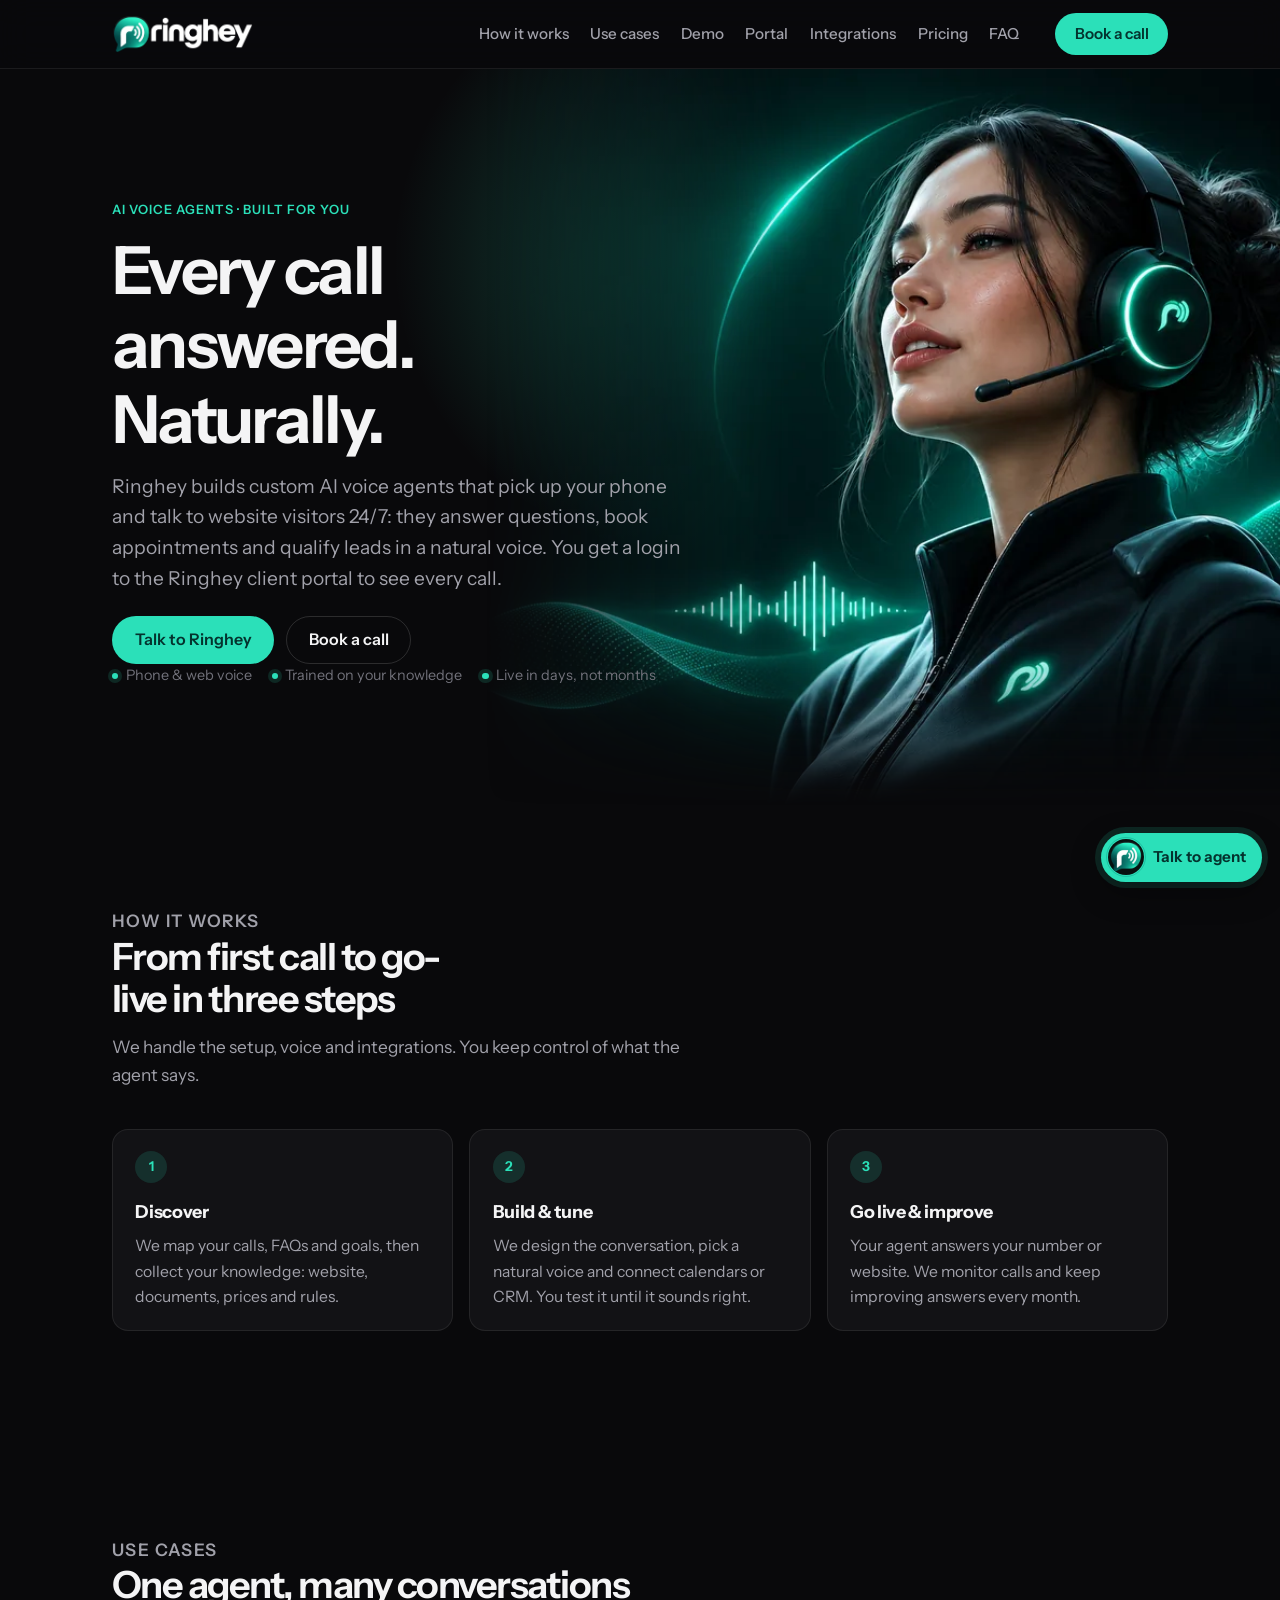
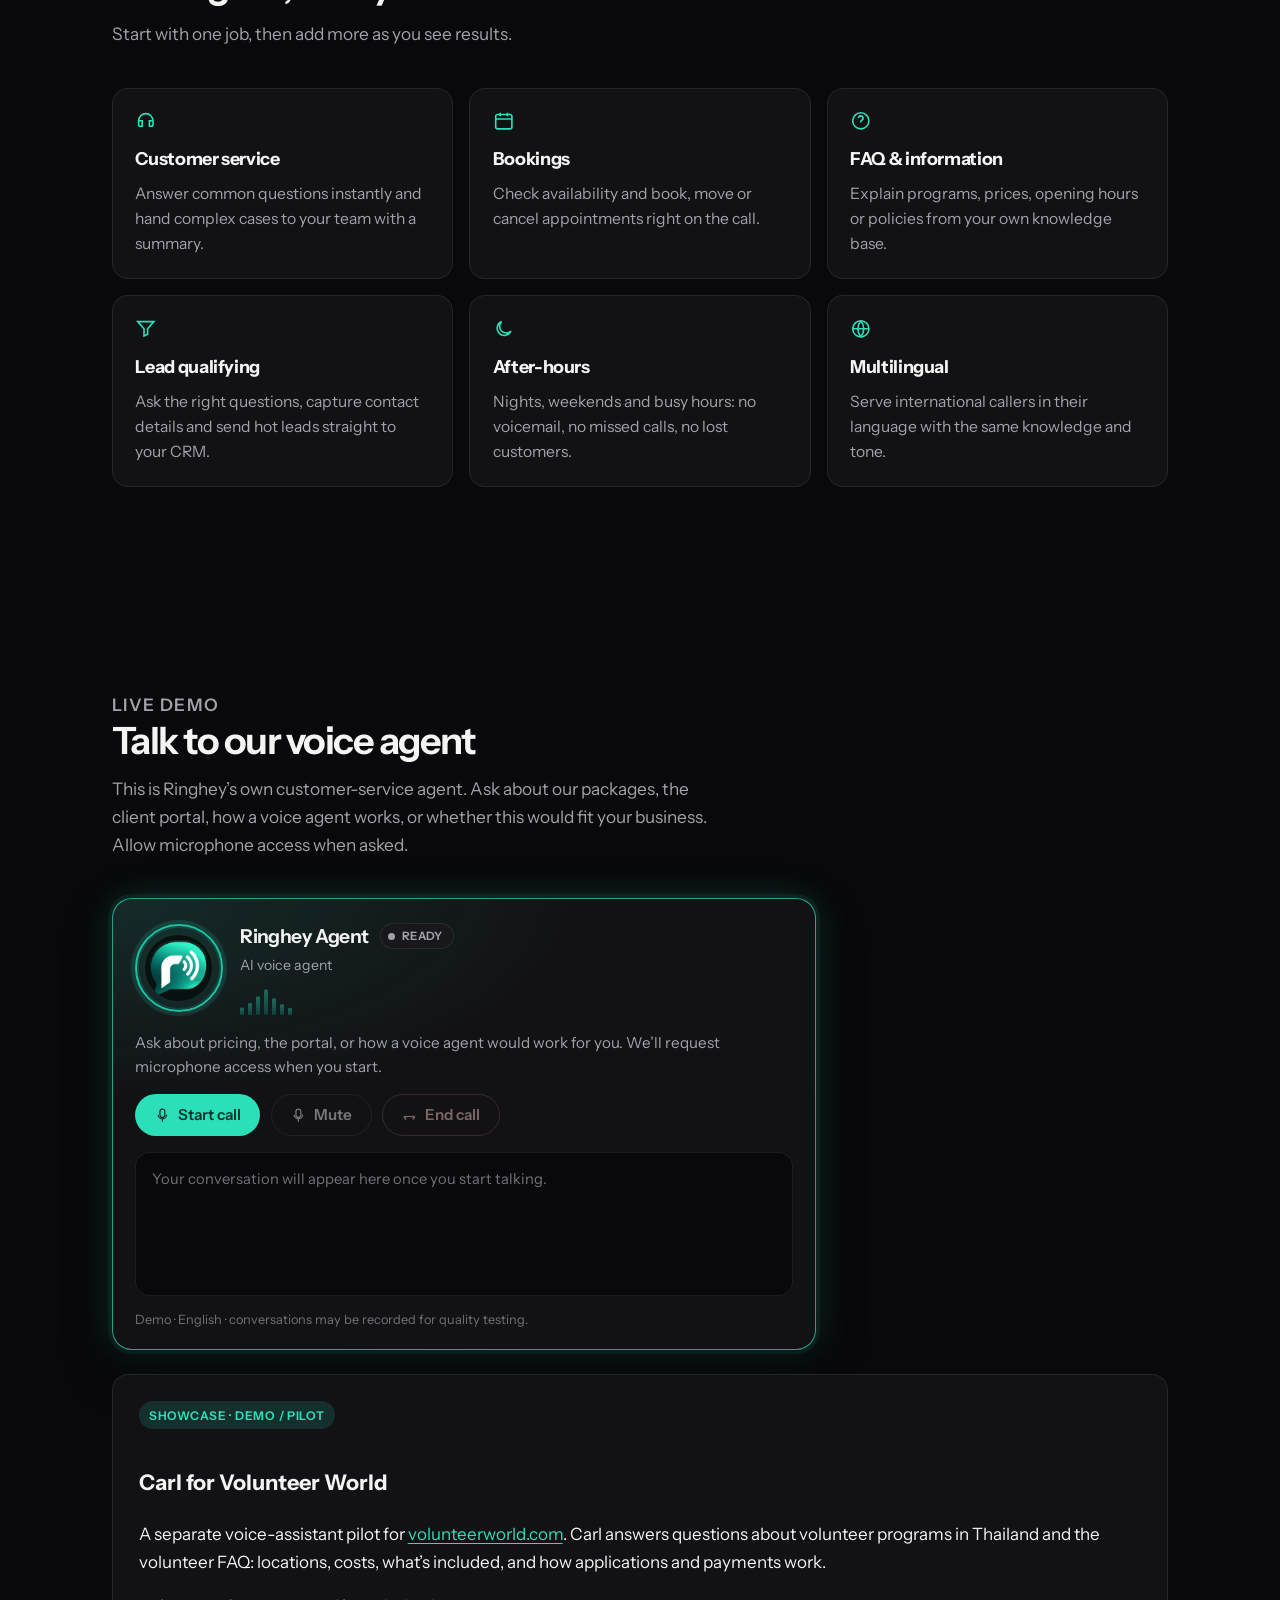
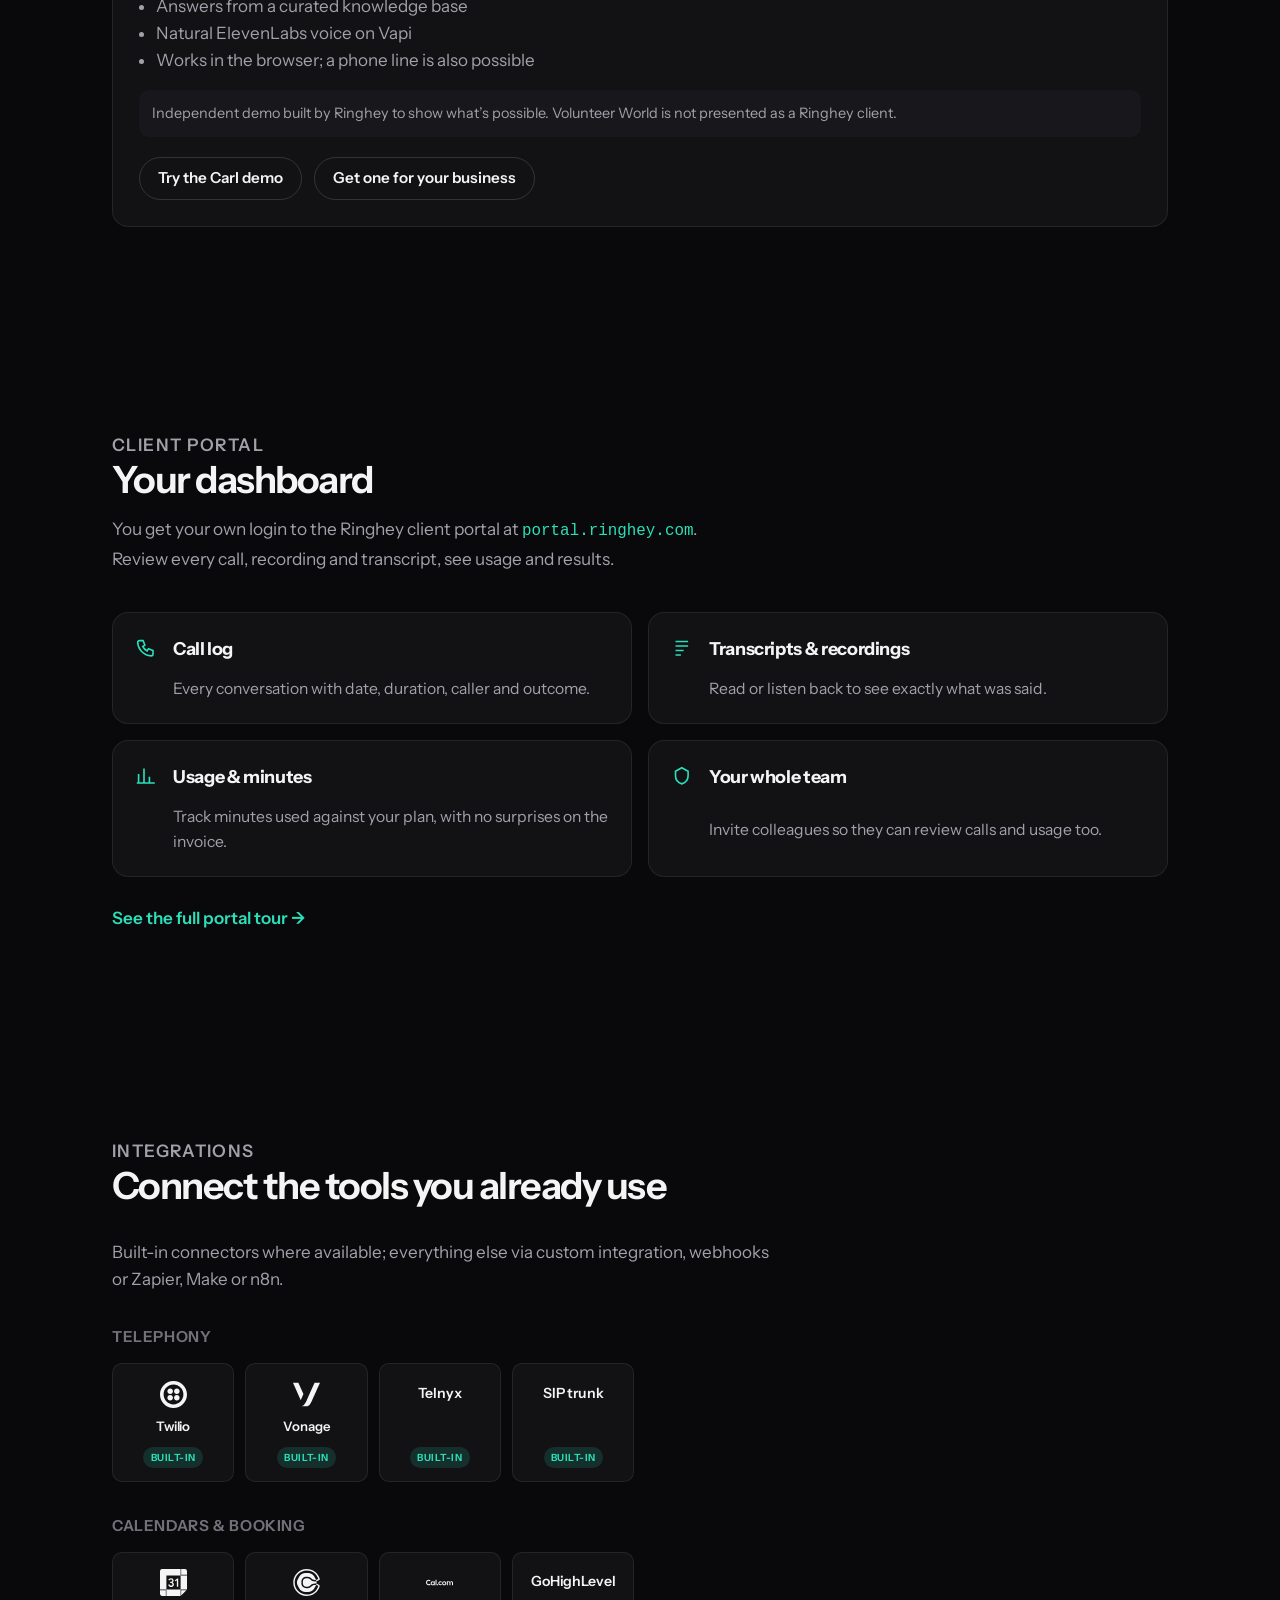
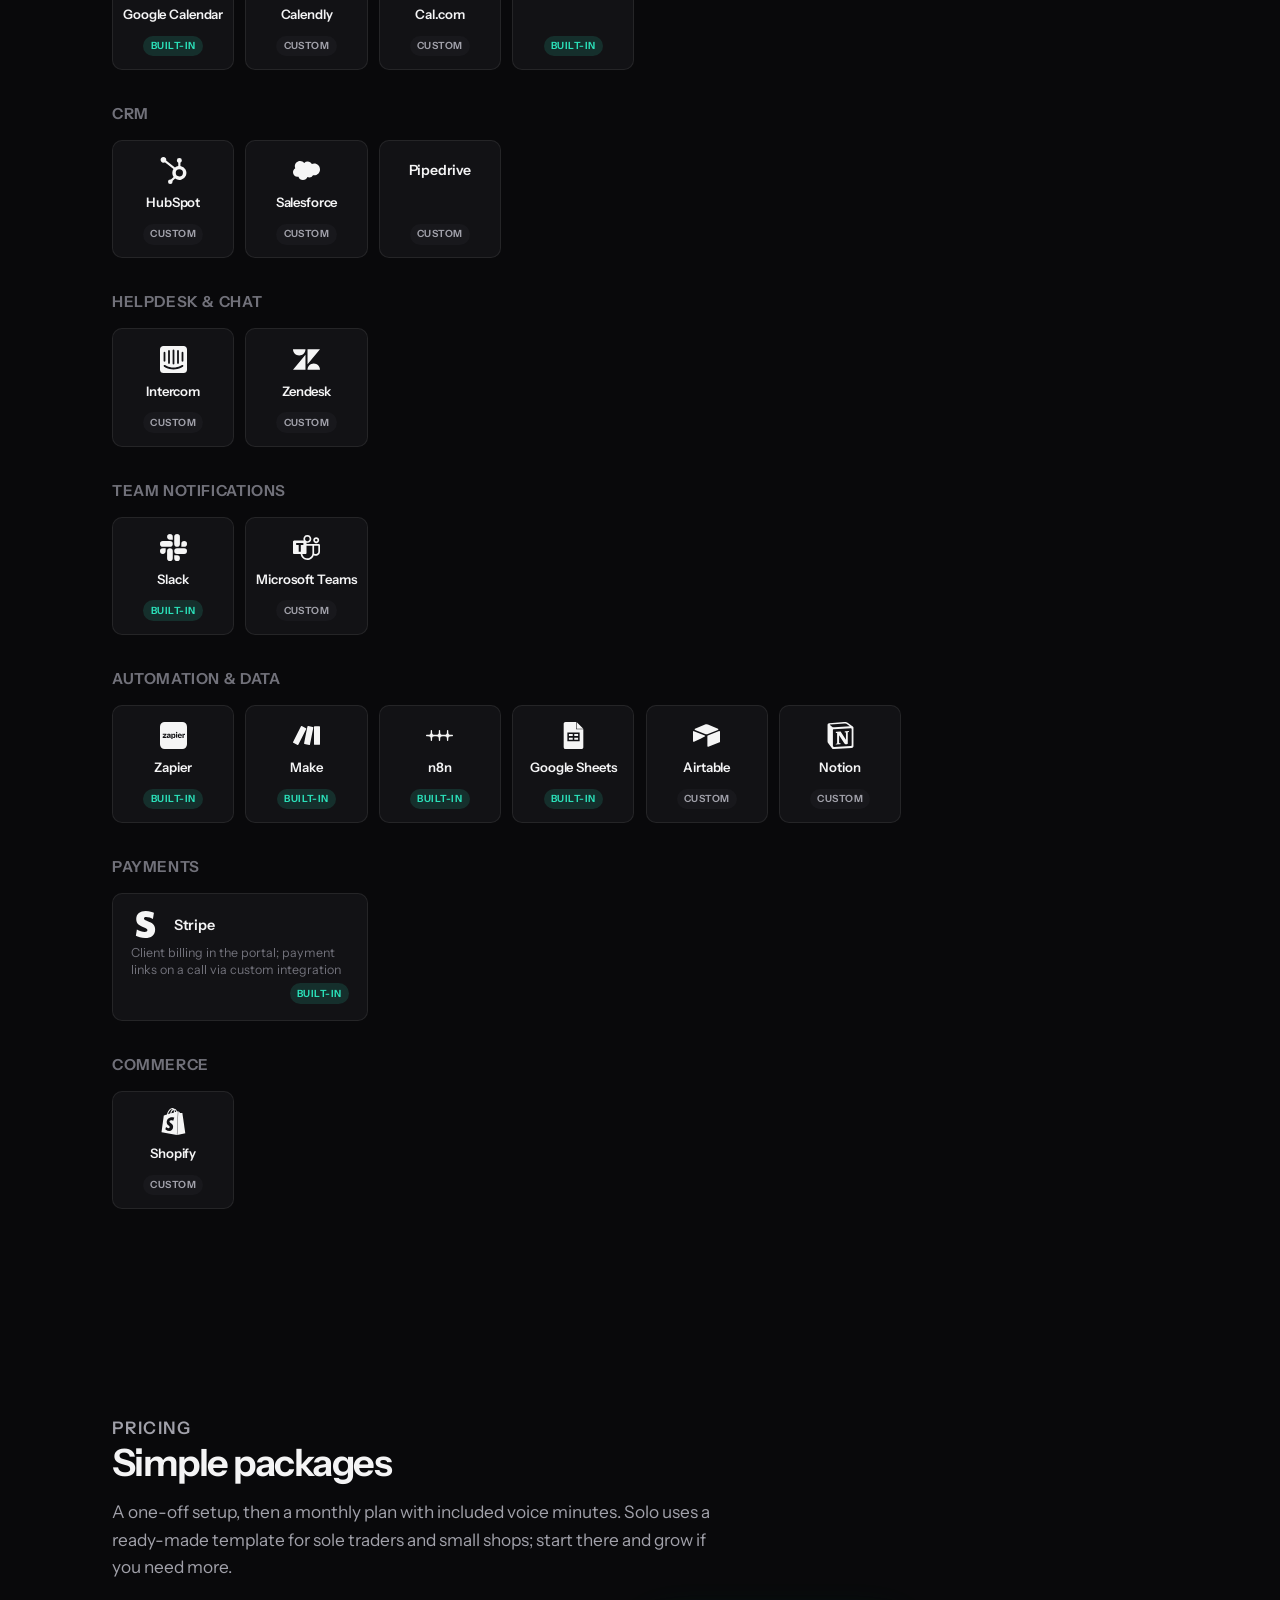
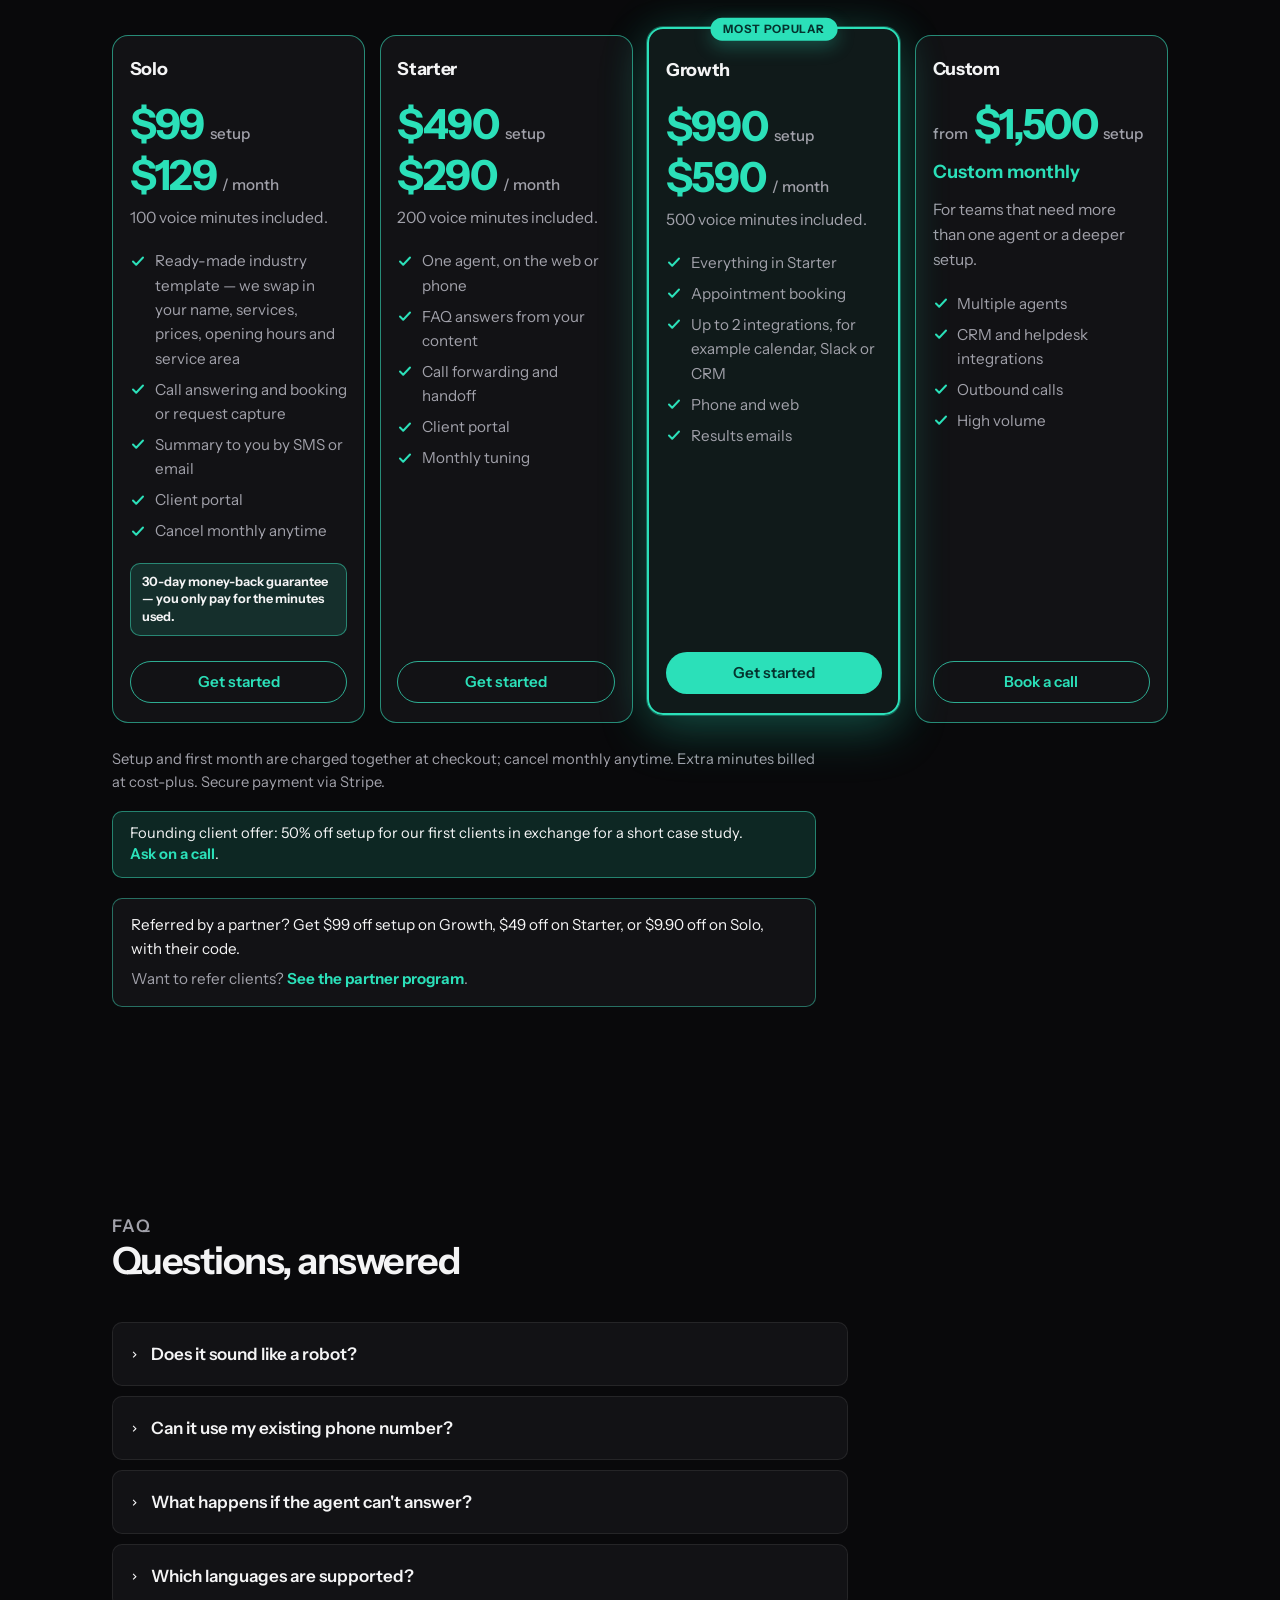
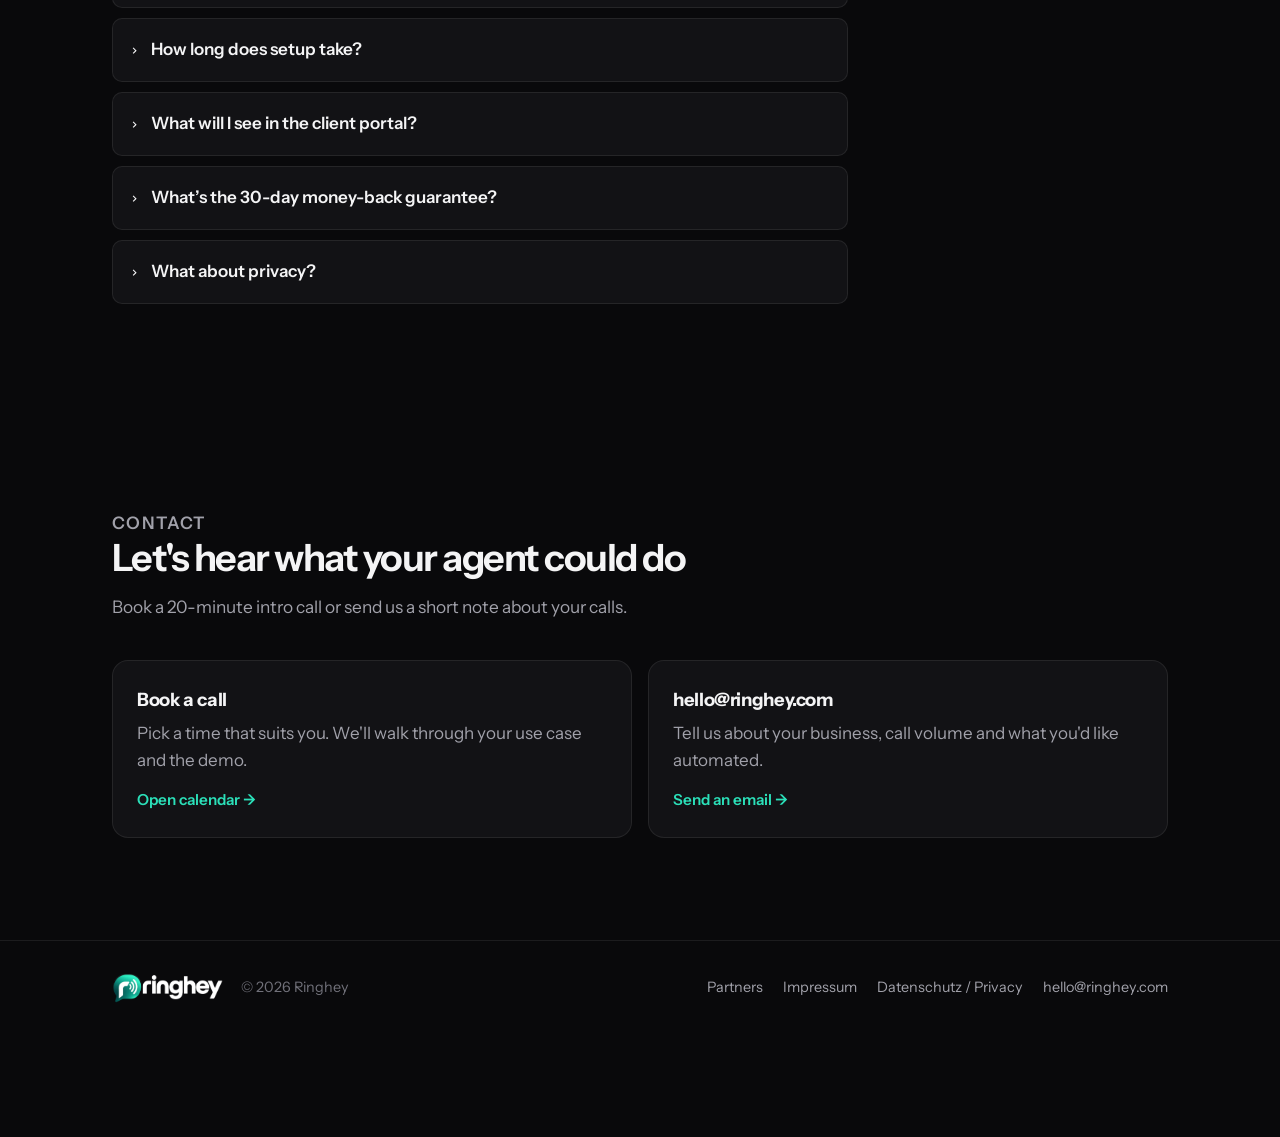
==== commit 08d70cd3: "Add Solo pricing tier for sole traders and small shops Solo is $99 setup and $129 a month with a rea" ====
--- a/index.html
+++ b/index.html
@@ -17,7 +17,7 @@
 <link rel="preconnect" href="https://fonts.googleapis.com">
 <link rel="preconnect" href="https://fonts.gstatic.com" crossorigin>
 <link rel="stylesheet" href="https://fonts.googleapis.com/css2?family=Instrument+Sans:ital,wght@0,400..700;1,400..700&display=swap">
-<link rel="stylesheet" href="styles.css?v=partners1">
+<link rel="stylesheet" href="styles.css?v=solov1">
 </head>
 <body>
 <a class="skip" href="#main">Skip to content</a>
@@ -413,9 +413,26 @@
       <div class="section-head">
         <p class="eyebrow">Pricing</p>
         <h2 id="pricing-title">Simple packages</h2>
-        <p>A one-off setup, then a monthly plan with included voice minutes. Start with one agent and grow from there.</p>
+        <p>A one-off setup, then a monthly plan with included voice minutes. Solo uses a ready-made template for sole traders and small shops; start there and grow if you need more.</p>
       </div>
       <div class="pricing">
+        <article class="price">
+          <h3>Solo</h3>
+          <p class="amount">$99 <span>setup</span></p>
+          <p class="amount">$129 <span>/ month</span></p>
+          <p>100 voice minutes included.</p>
+          <ul class="price-list">
+            <li>Ready-made industry template — we swap in your name, services, prices, opening hours and service area</li>
+            <li>Call answering and booking or request capture</li>
+            <li>Summary to you by SMS or email</li>
+            <li>Client portal</li>
+            <li>Cancel monthly anytime</li>
+          </ul>
+          <p class="price-guarantee">30-day money-back guarantee — you only pay for the minutes used.</p>
+          <div class="price-actions">
+            <a class="btn btn-ghost" href="https://buy.stripe.com/test_7sYbJ1aRU2Ux7GV2KL0Ny04">Get started</a>
+          </div>
+        </article>
         <article class="price">
           <h3>Starter</h3>
           <p class="amount">$490 <span>setup</span></p>
@@ -451,7 +468,7 @@
         </article>
         <article class="price">
           <h3>Custom</h3>
-          <p class="amount">from $1,500 <span>setup</span></p>
+          <p class="amount"><span>from</span> $1,500 <span>setup</span></p>
           <p class="price-monthly">Custom monthly</p>
           <p>For teams that need more than one agent or a deeper setup.</p>
           <ul class="price-list">
@@ -468,7 +485,7 @@
       <p class="price-note">Setup and first month are charged together at checkout; cancel monthly anytime. Extra minutes billed at cost-plus. Secure payment via Stripe.</p>
       <p class="price-offer">Founding client offer: 50% off setup for our first clients in exchange for a short case study. <a href="#contact">Ask on a call</a>.</p>
       <aside class="partner-teaser" aria-label="Partner referral">
-        <p>Referred by a partner? Get $99 off setup on Growth, or $49 off on Starter, with their code.</p>
+        <p>Referred by a partner? Get $99 off setup on Growth, $49 off on Starter, or $9.90 off on Solo, with their code.</p>
         <p>Want to refer clients? <a href="/partners/">See the partner program</a>.</p>
       </aside>
     </div>
@@ -499,11 +516,15 @@
         </details>
         <details>
           <summary>How long does setup take?</summary>
-          <p>A focused first agent is usually live within a few days, depending on integrations and how quickly content is ready.</p>
+          <p>A focused first agent is usually live within a few days, depending on integrations and how quickly content is ready. Solo, built from a ready-made template, is usually quicker.</p>
         </details>
         <details>
           <summary>What will I see in the client portal?</summary>
           <p>You get your own login to the Ringhey client portal at portal.ringhey.com. Review every call, recording and transcript, see usage and results, plus optional recap emails. <a href="/portal/">See the full portal tour</a>.</p>
+        </details>
+        <details>
+          <summary>What’s the 30-day money-back guarantee?</summary>
+          <p>On Solo, if you cancel within 30 days we refund the setup and the monthly fee, minus the minutes you used, billed at cost. You only pay for the minutes used.</p>
         </details>
         <details>
           <summary>What about privacy?</summary>
--- a/styles.css
+++ b/styles.css
@@ -925,8 +925,16 @@
   padding-block: 0.9rem 0.4rem;
   align-items: stretch;
 }
-@media (min-width: 48rem) {
-  .pricing { grid-template-columns: repeat(3, 1fr); }
+@media (min-width: 40rem) {
+  .pricing { grid-template-columns: repeat(2, 1fr); }
+}
+@media (min-width: 70rem) {
+  .pricing { grid-template-columns: repeat(4, 1fr); gap: 0.9rem; }
+  .price { padding: 1.15rem 1.05rem; }
+  .price .amount { font-size: clamp(1.55rem, 1.8vw, 2.05rem); }
+  .price-list { font-size: 0.9rem; }
+  .price.featured { transform: translateY(-6px); padding-block-start: 1.55rem; }
+  .price.featured:hover { transform: translateY(-10px); }
 }
 .price {
   display: flex;
@@ -1444,6 +1452,17 @@
   font-size: 1.15rem;
   font-weight: 650;
 }
+.price .price-guarantee {
+  margin: 0.85rem 0 0;
+  padding: 0.55rem 0.7rem;
+  border-radius: var(--radius-sm);
+  background: var(--accent-soft);
+  border: 1px solid color-mix(in srgb, var(--accent) 45%, var(--line));
+  color: var(--fg);
+  font-size: 0.8rem;
+  font-weight: 650;
+  line-height: 1.4;
+}
 
 
 /* Screenshot lightbox */
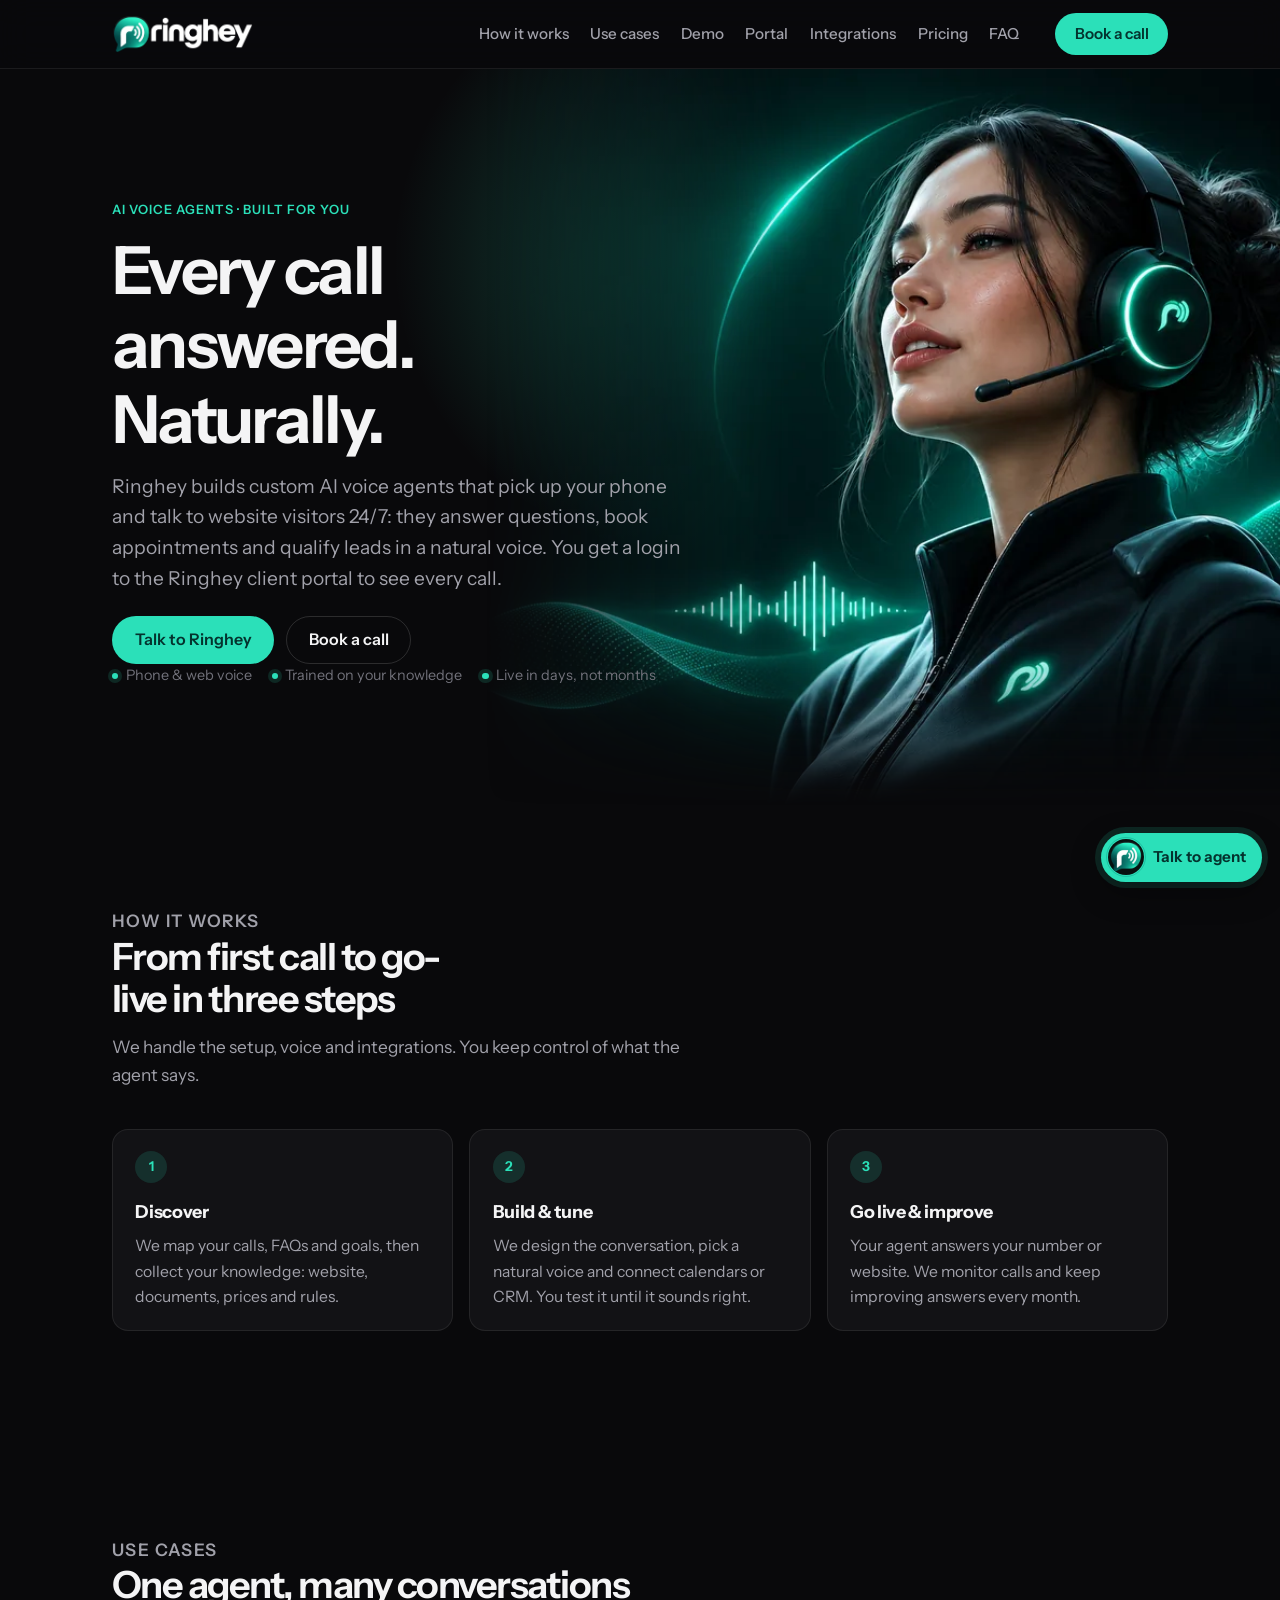
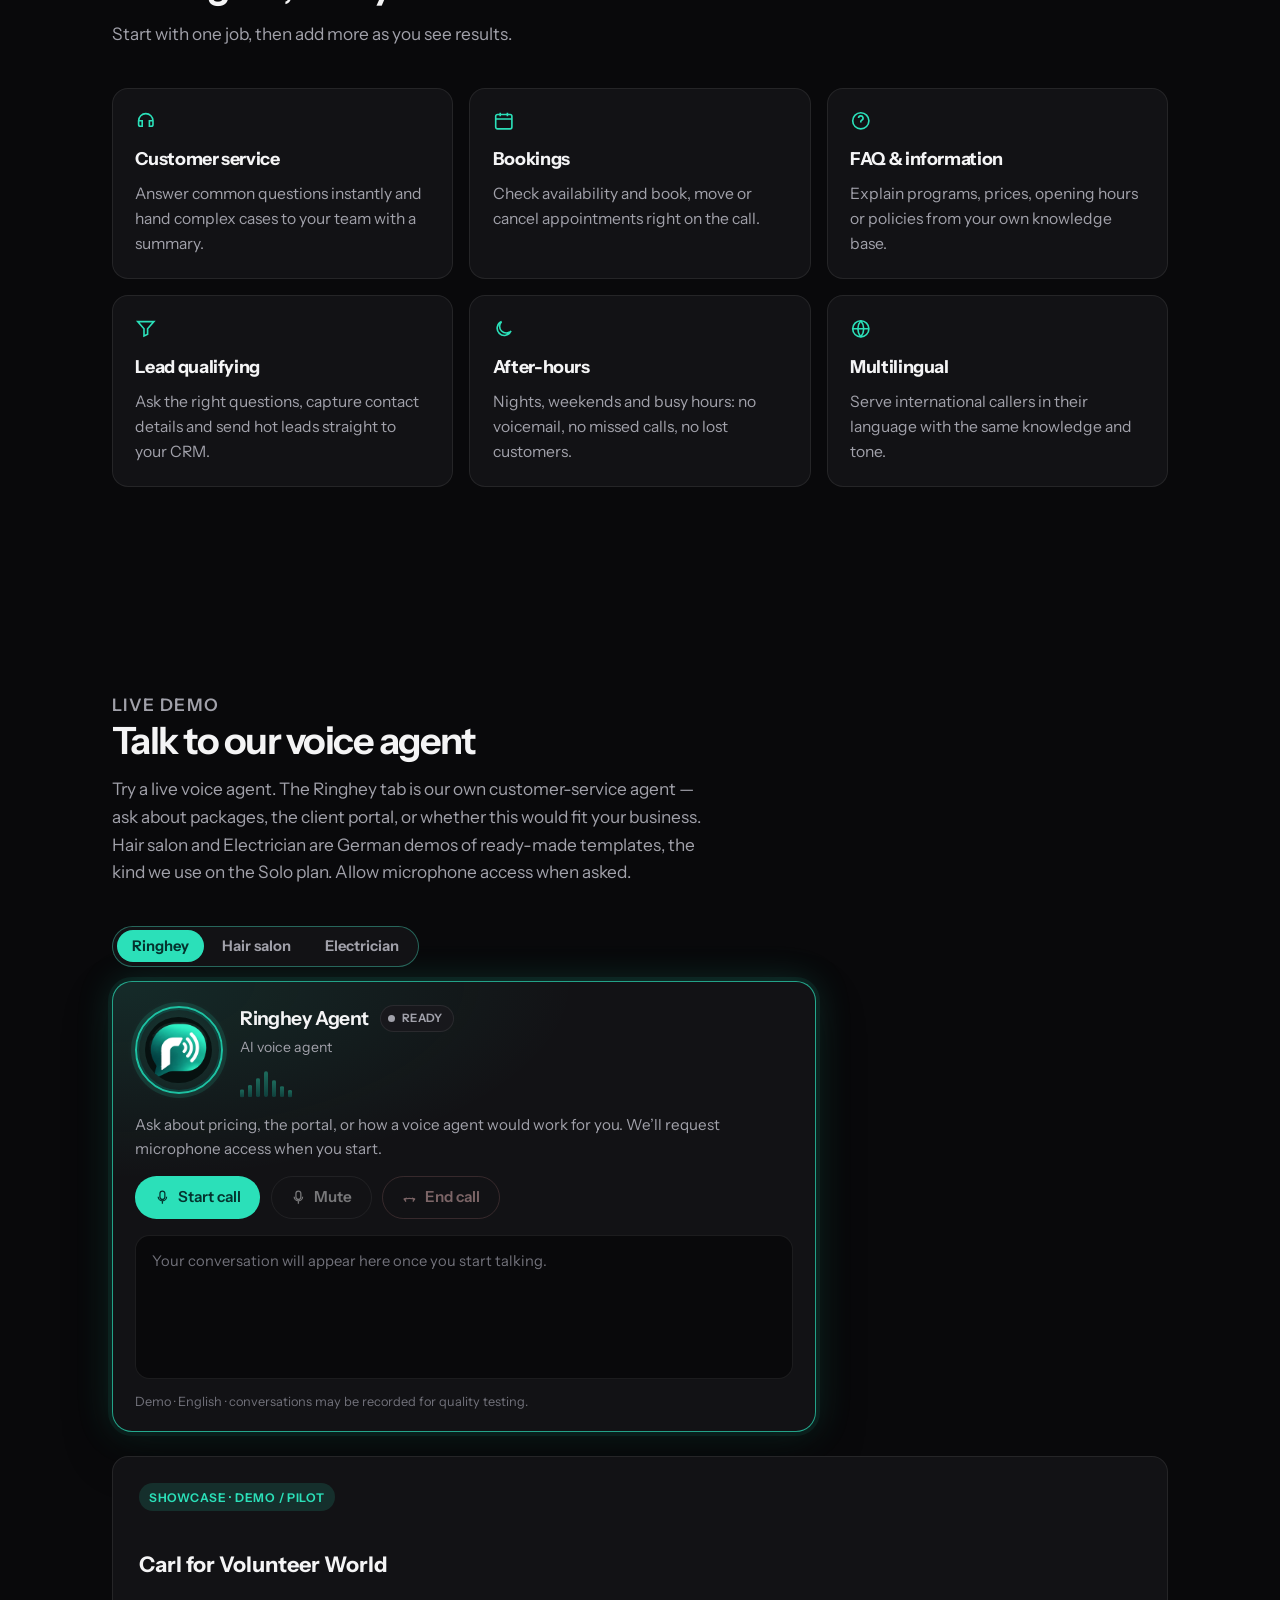
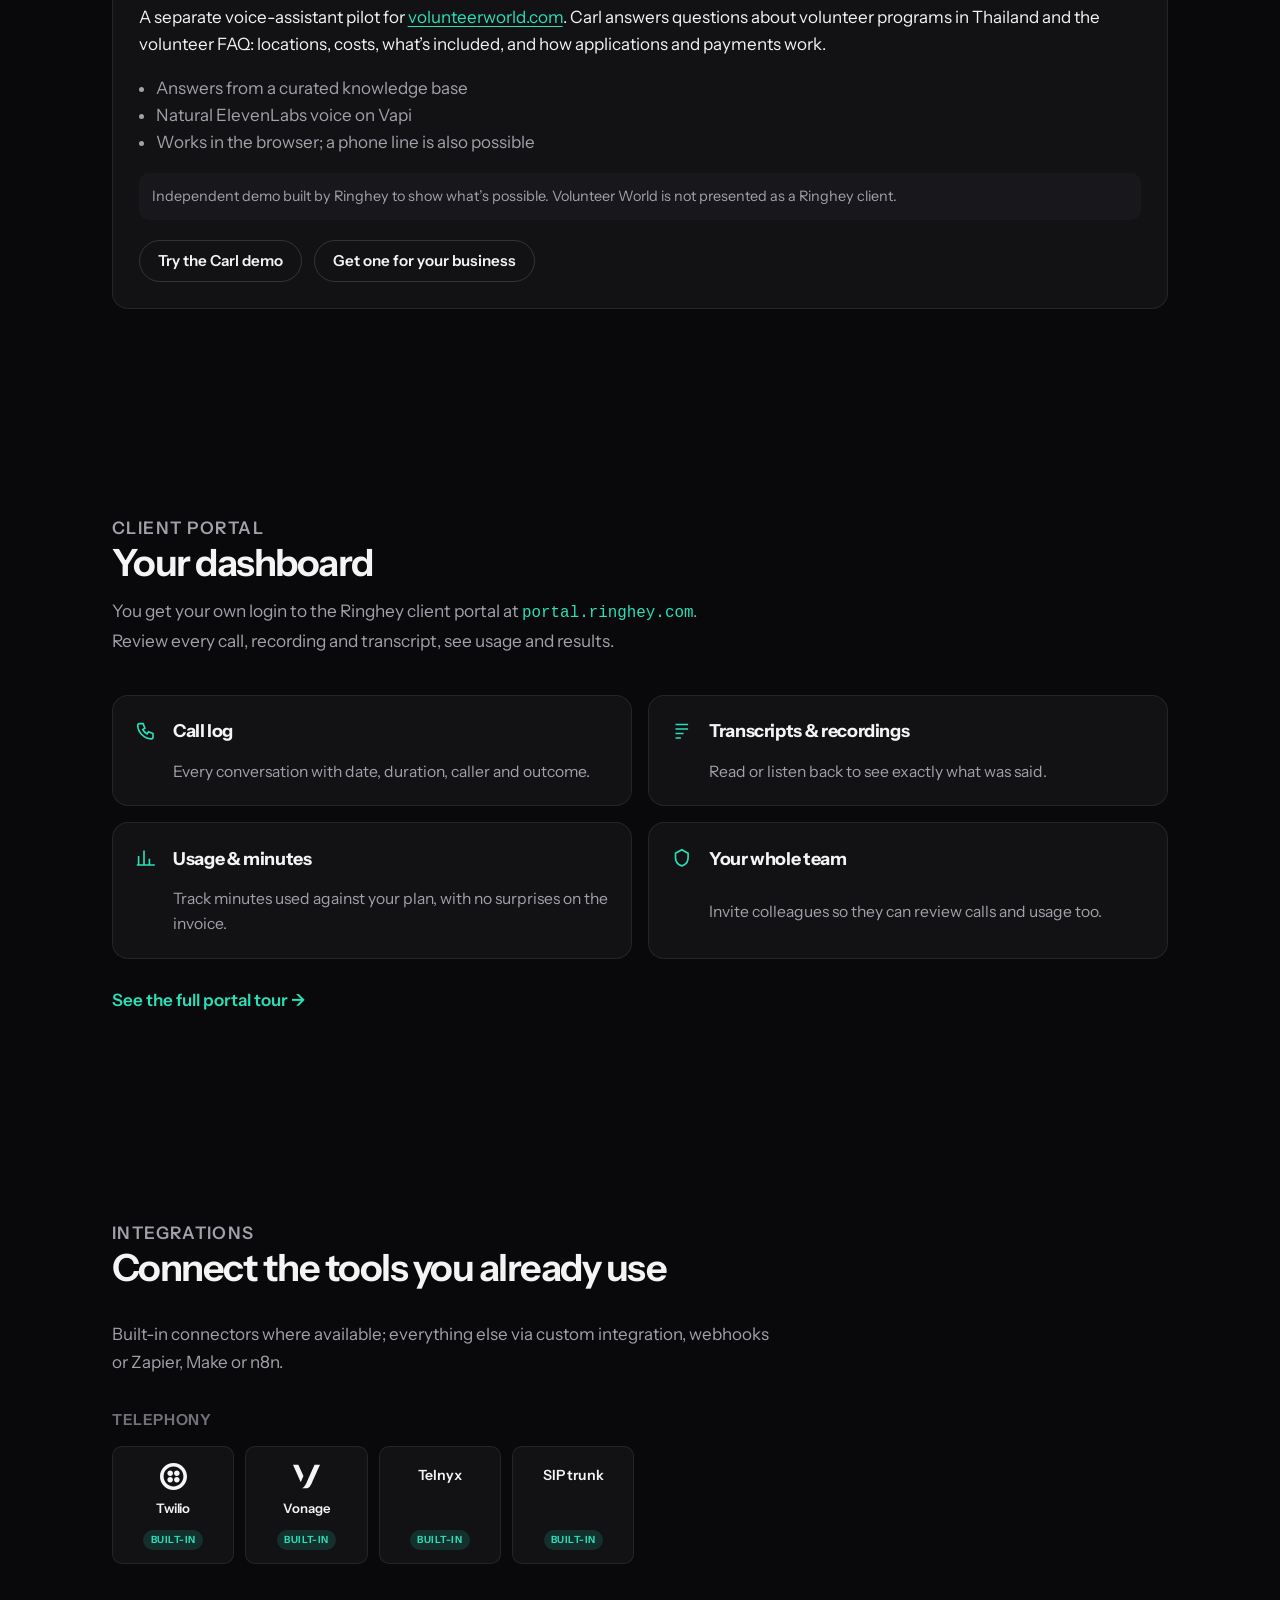
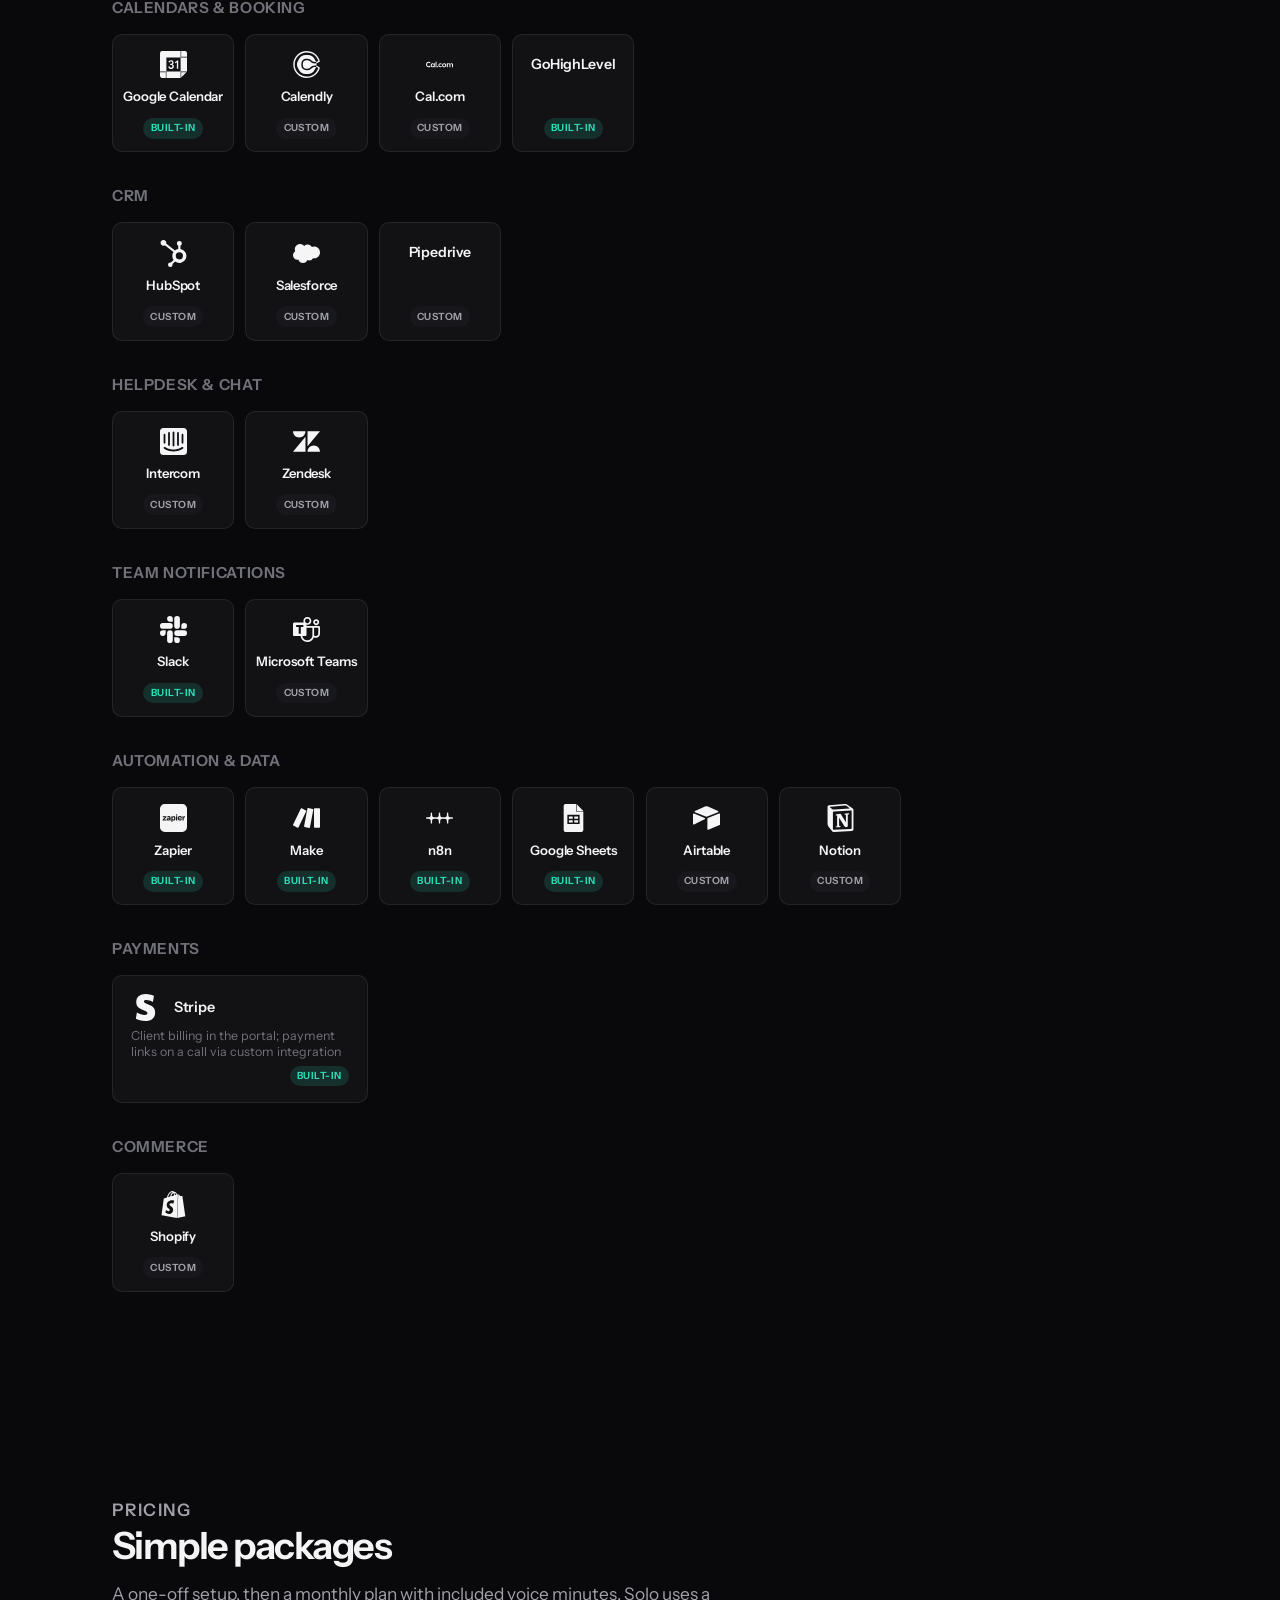
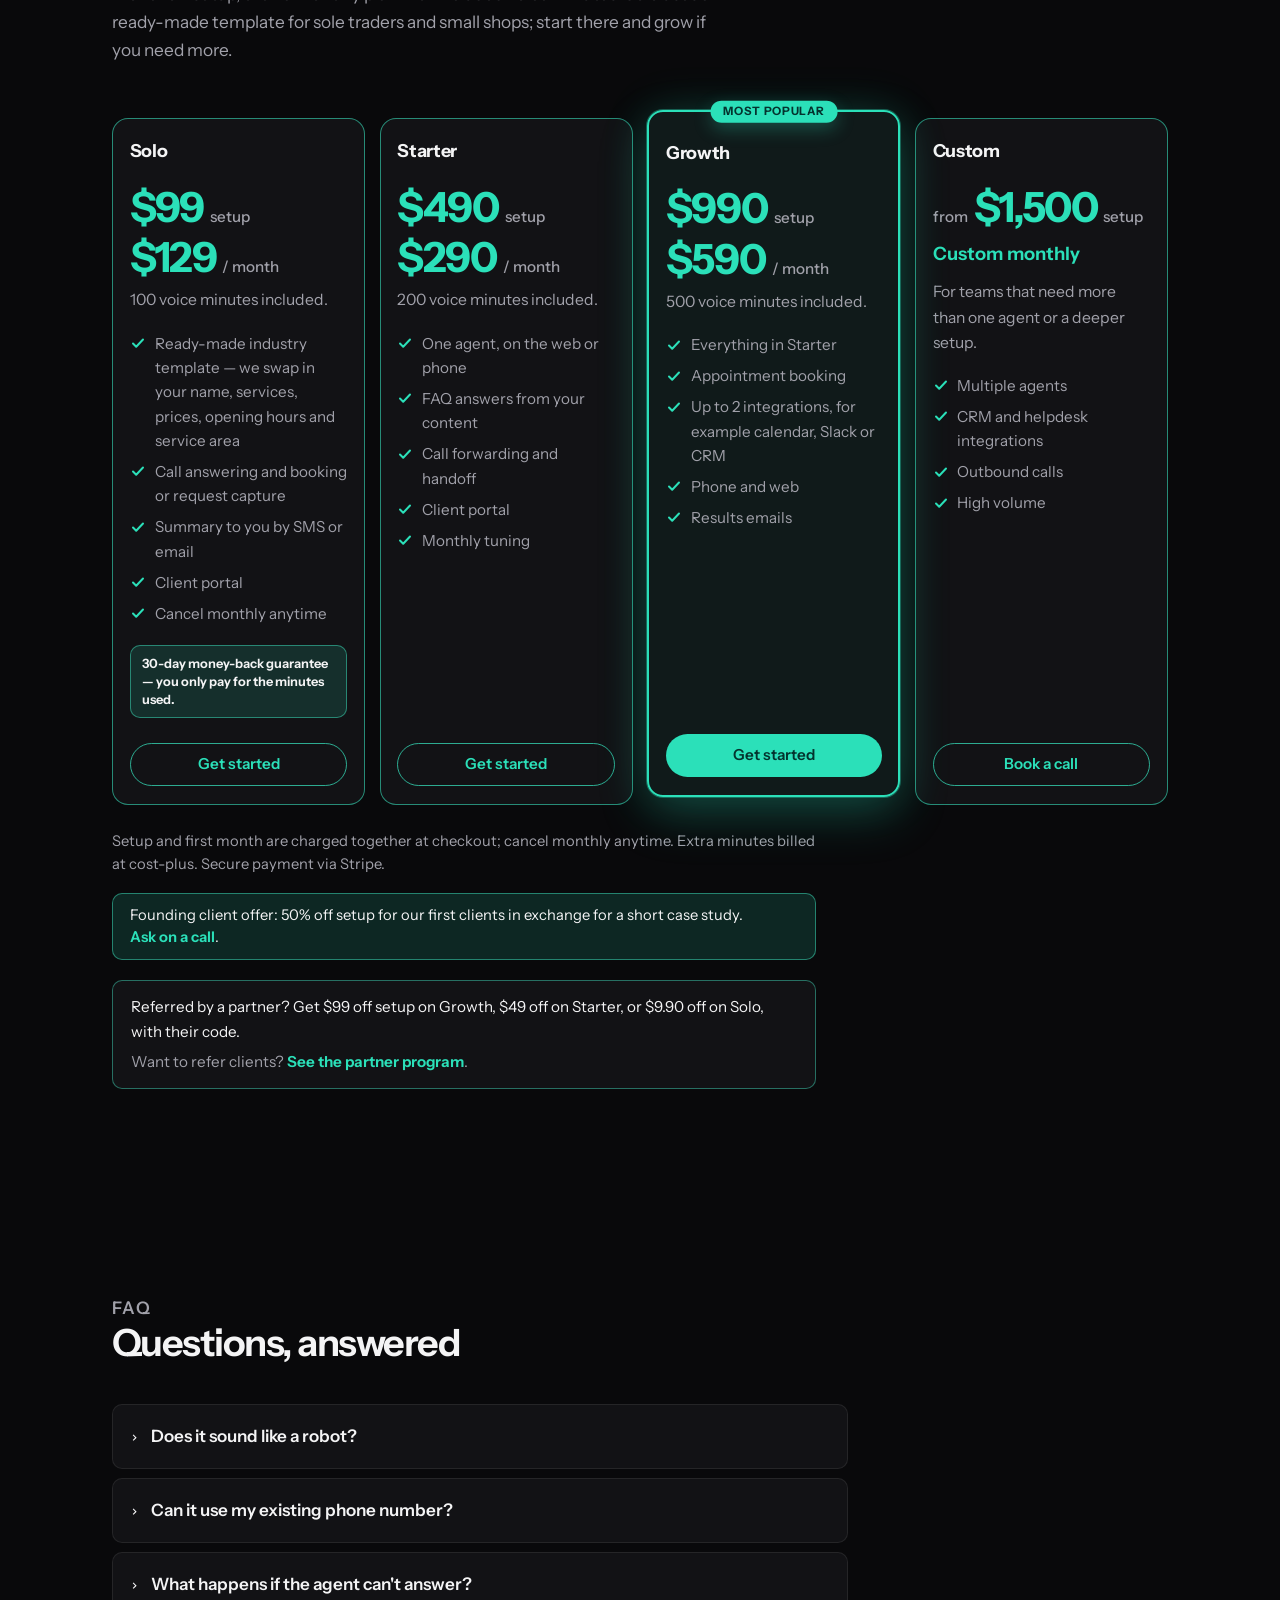
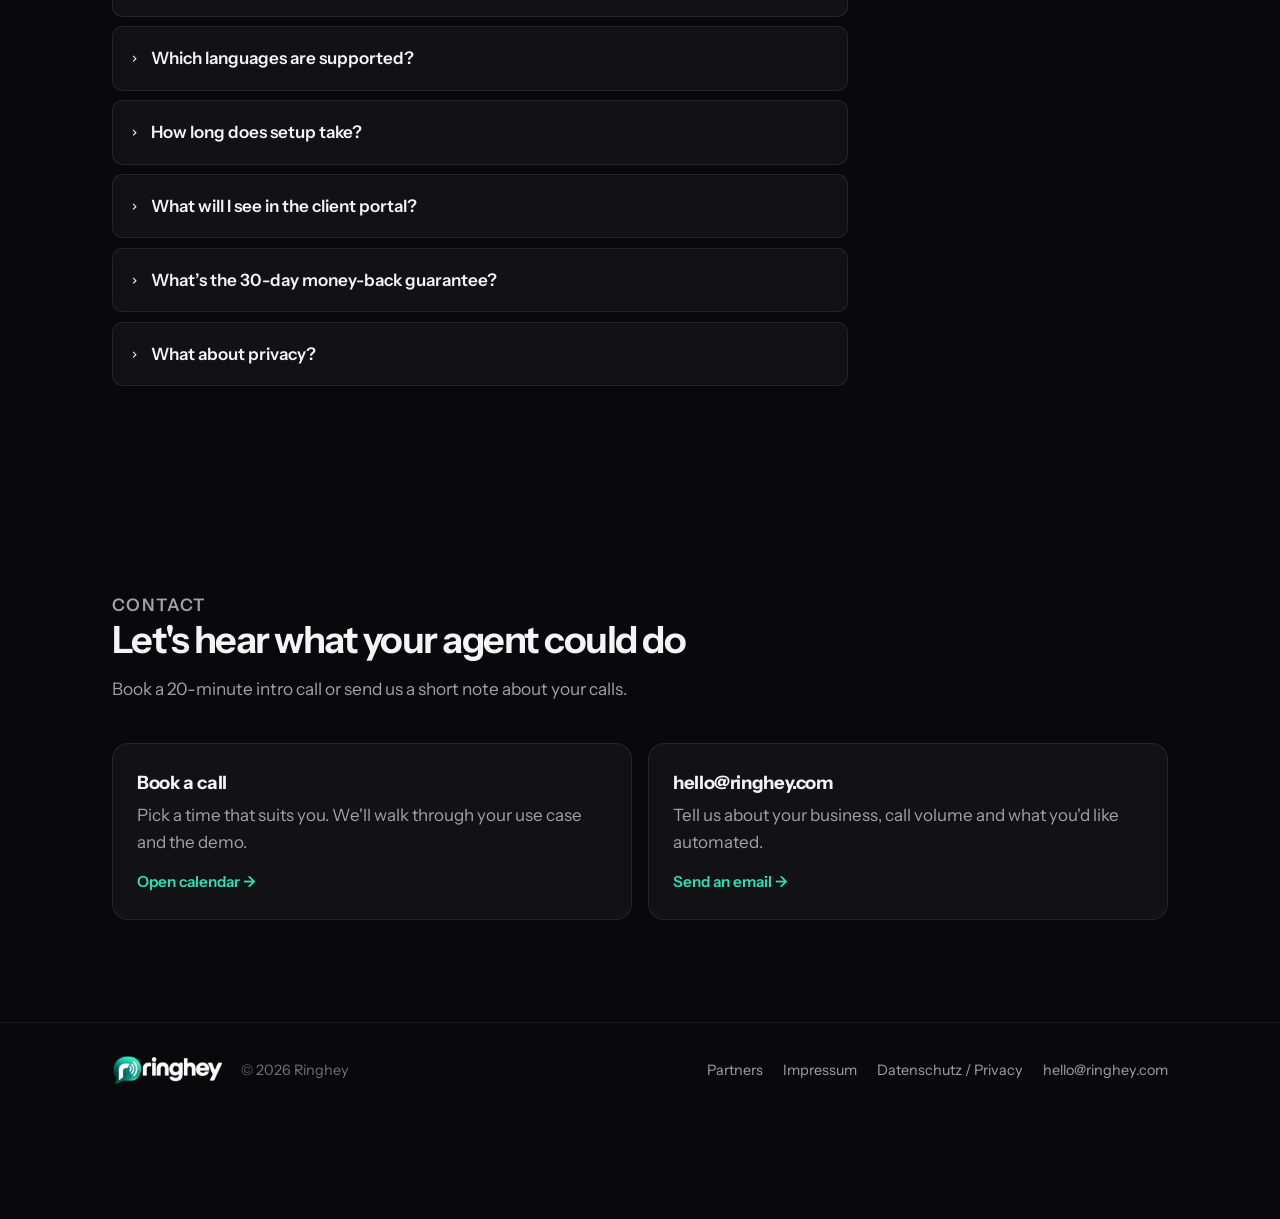
==== commit 23f9868c: "Add demo agent tabs for Ringhey, Hair salon, and Electrician Visitors can switch the live demo betwe" ====
--- a/index.html
+++ b/index.html
@@ -17,7 +17,7 @@
 <link rel="preconnect" href="https://fonts.googleapis.com">
 <link rel="preconnect" href="https://fonts.gstatic.com" crossorigin>
 <link rel="stylesheet" href="https://fonts.googleapis.com/css2?family=Instrument+Sans:ital,wght@0,400..700;1,400..700&display=swap">
-<link rel="stylesheet" href="styles.css?v=solov1">
+<link rel="stylesheet" href="styles.css?v=demotabs1">
 </head>
 <body>
 <a class="skip" href="#main">Skip to content</a>
@@ -145,15 +145,24 @@
       <div class="section-head">
         <p class="eyebrow">Live demo</p>
         <h2 id="demo-title">Talk to our voice agent</h2>
-        <p>This is Ringhey’s own customer-service agent. Ask about our packages, the client portal, how a voice agent works, or whether this would fit your business. Allow microphone access when asked.</p>
-      </div>
-
-      <div class="call-widget" id="call-widget" data-state="idle">
+        <p>Try a live voice agent. The Ringhey tab is our own customer-service agent — ask about packages, the client portal, or whether this would fit your business. Hair salon and Electrician are German demos of ready-made templates, the kind we use on the Solo plan. Allow microphone access when asked.</p>
+      </div>
+
+      <div class="demo-tabs-wrap">
+        <div class="demo-tabs" id="demo-tabs" role="tablist" aria-label="Demo agents">
+          <button type="button" class="demo-tab" role="tab" id="tab-agent-ringhey" data-agent="ringhey" aria-selected="true" aria-controls="call-widget" tabindex="0">Ringhey</button>
+          <button type="button" class="demo-tab" role="tab" id="tab-agent-salon" data-agent="salon" aria-selected="false" aria-controls="call-widget" tabindex="-1">Hair salon</button>
+          <button type="button" class="demo-tab" role="tab" id="tab-agent-electrician" data-agent="electrician" aria-selected="false" aria-controls="call-widget" tabindex="-1">Electrician</button>
+        </div>
+      </div>
+
+      <div class="call-widget" id="call-widget" data-state="idle" role="tabpanel" aria-labelledby="tab-agent-ringhey">
         <div class="agent-card">
           <div class="agent-avatar" aria-hidden="true">
             <span class="avatar-glow"></span>
             <span class="avatar-ring"></span>
             <img src="favicon-180.png" alt="" width="88" height="88">
+            <span class="avatar-initial" hidden aria-hidden="true"></span>
           </div>
           <div class="agent-meta">
             <div class="agent-title-row">
@@ -564,6 +573,7 @@
     <span class="agent-avatar fab-avatar" aria-hidden="true">
       <span class="avatar-ring"></span>
       <img src="favicon-180.png" alt="" width="36" height="36">
+      <span class="avatar-initial" hidden aria-hidden="true"></span>
     </span>
     <span class="talk-fab-label">Talk to agent</span>
   </button>
@@ -574,6 +584,7 @@
         <span class="avatar-glow"></span>
         <span class="avatar-ring"></span>
         <img src="favicon-180.png" alt="" width="52" height="52">
+        <span class="avatar-initial" hidden aria-hidden="true"></span>
       </span>
       <span class="dock-meta">
         <span class="agent-name">Ringhey Agent</span>
@@ -643,7 +654,7 @@
   }
 </script>
 
-<script src="/lightbox.js?v=vwblur1" defer></script>
-<script type="module" src="agent.js?v=vwblur1"></script>
+<script src="/lightbox.js?v=demotabs1" defer></script>
+<script type="module" src="agent.js?v=demotabs1"></script>
 </body>
 </html>
--- a/styles.css
+++ b/styles.css
@@ -1700,3 +1700,64 @@
   font-size: 0.92em;
   color: var(--accent);
 }
+
+
+/* Demo agent tabs */
+.demo-tabs-wrap {
+  overflow-x: auto;
+  -webkit-overflow-scrolling: touch;
+  scrollbar-width: none;
+  margin: 0 0 0.85rem;
+}
+.demo-tabs-wrap::-webkit-scrollbar { display: none; }
+.demo-tabs {
+  display: inline-flex;
+  gap: 0.2rem;
+  padding: 0.22rem;
+  border-radius: 999px;
+  background: var(--bg-elev);
+  border: 1px solid color-mix(in srgb, var(--accent) 35%, var(--line));
+  min-inline-size: min-content;
+}
+.demo-tab {
+  appearance: none;
+  border: 0;
+  background: transparent;
+  color: var(--muted);
+  padding: 0.45rem 0.95rem;
+  border-radius: 999px;
+  font: inherit;
+  font-weight: 650;
+  font-size: 0.92rem;
+  line-height: 1.2;
+  cursor: pointer;
+  white-space: nowrap;
+  transition: background 0.16s ease, color 0.16s ease;
+}
+.demo-tab:hover { color: var(--fg); }
+.demo-tab[aria-selected="true"] {
+  background: var(--accent);
+  color: var(--accent-fg);
+}
+.demo-tab:focus-visible {
+  outline: 2px solid var(--accent);
+  outline-offset: 2px;
+}
+.agent-avatar .avatar-initial {
+  position: absolute;
+  inset: 0;
+  display: grid;
+  place-items: center;
+  font-weight: 750;
+  font-size: 1.35rem;
+  letter-spacing: -0.03em;
+  color: var(--accent);
+  z-index: 3;
+}
+.agent-avatar { position: relative; }
+.agent-avatar[data-initial] img { visibility: hidden; }
+.fab-avatar .avatar-initial { font-size: 0.85rem; }
+.dock-open .avatar-initial { font-size: 1.05rem; }
+@media (prefers-reduced-motion: reduce) {
+  .demo-tab { transition: none; }
+}
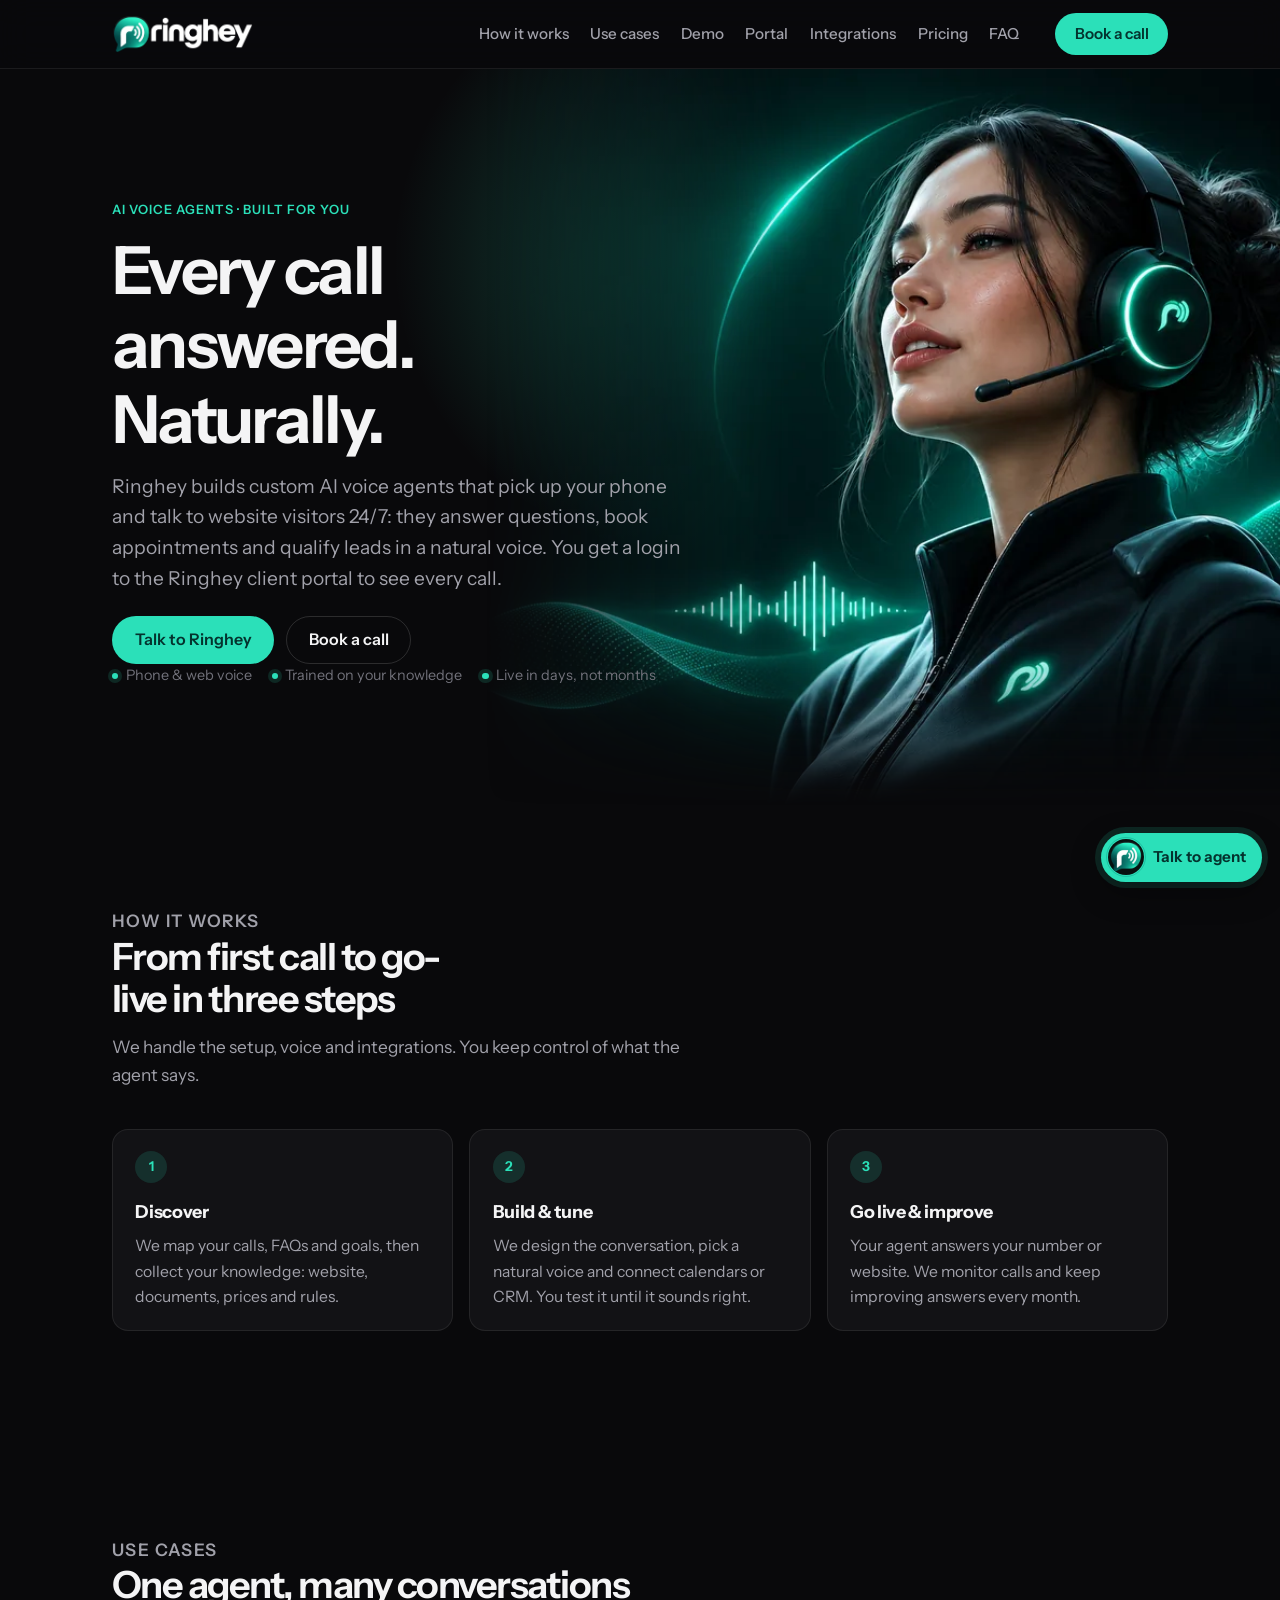
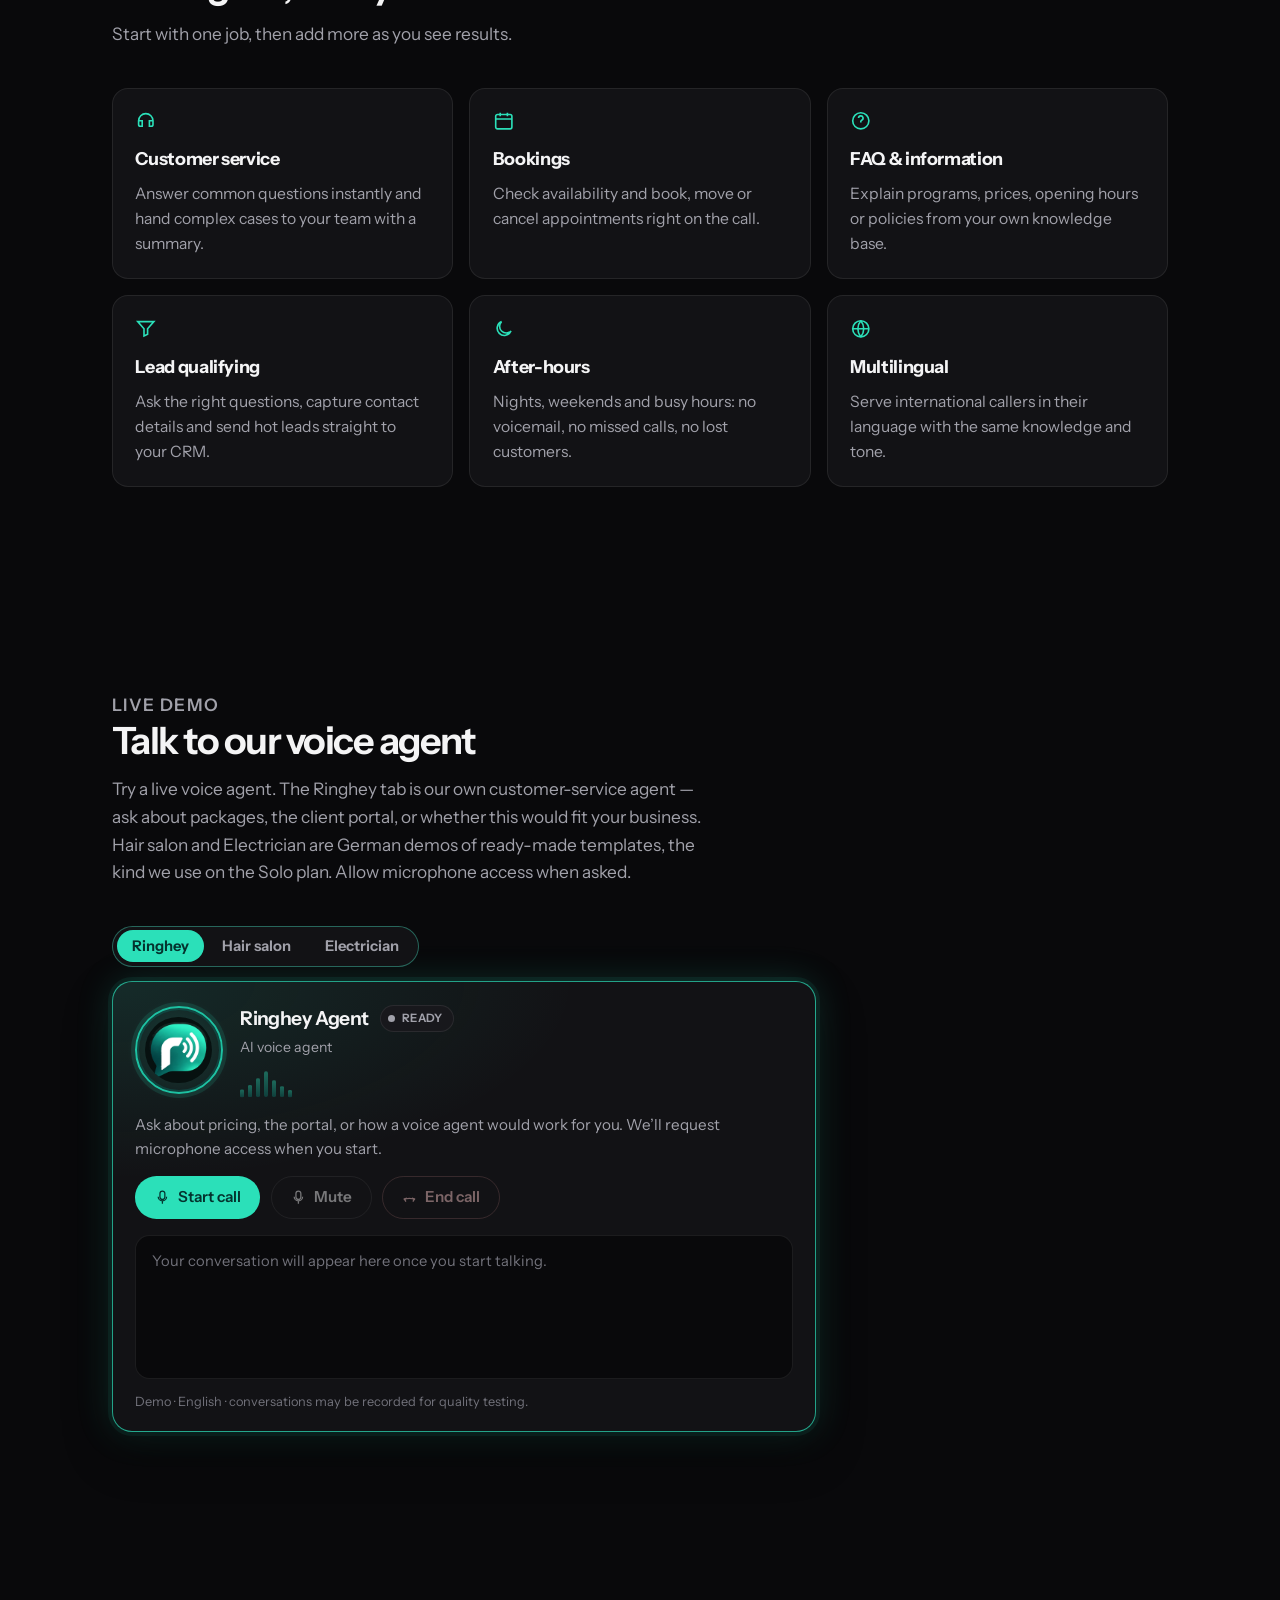
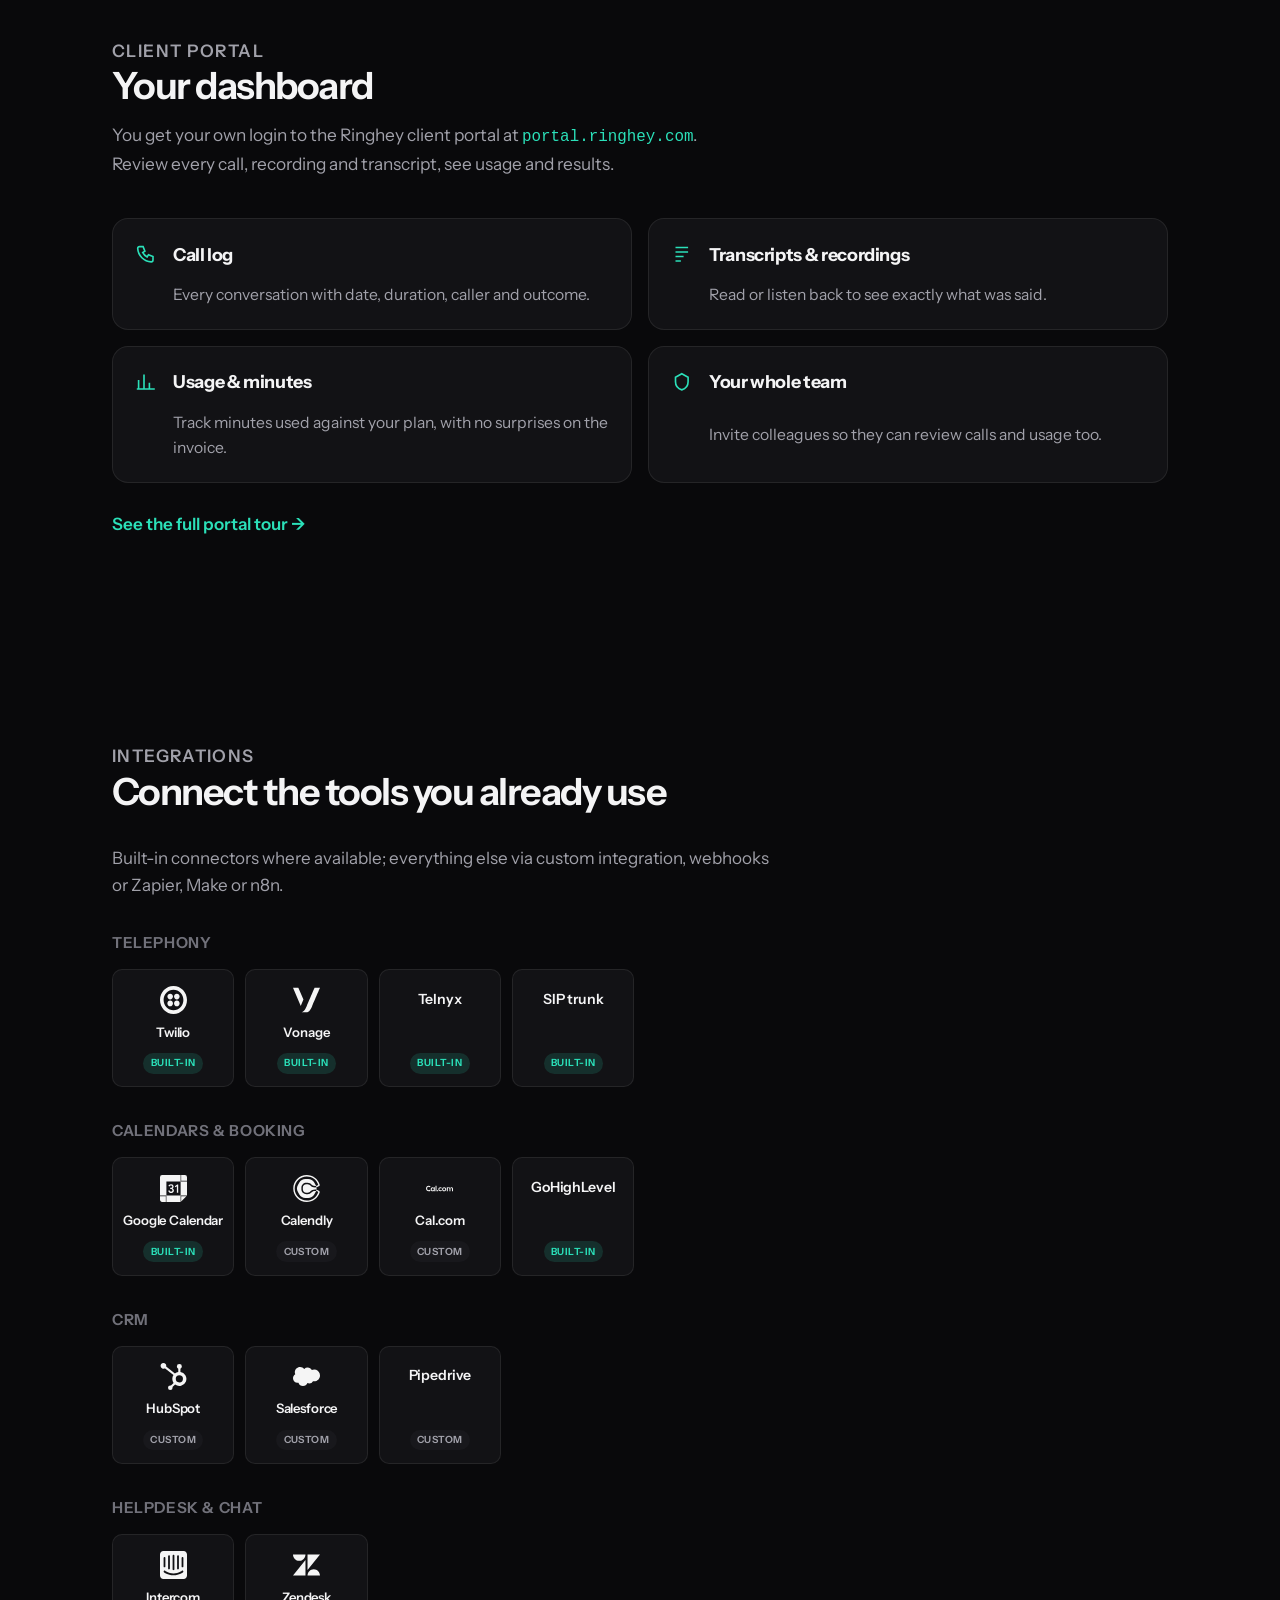
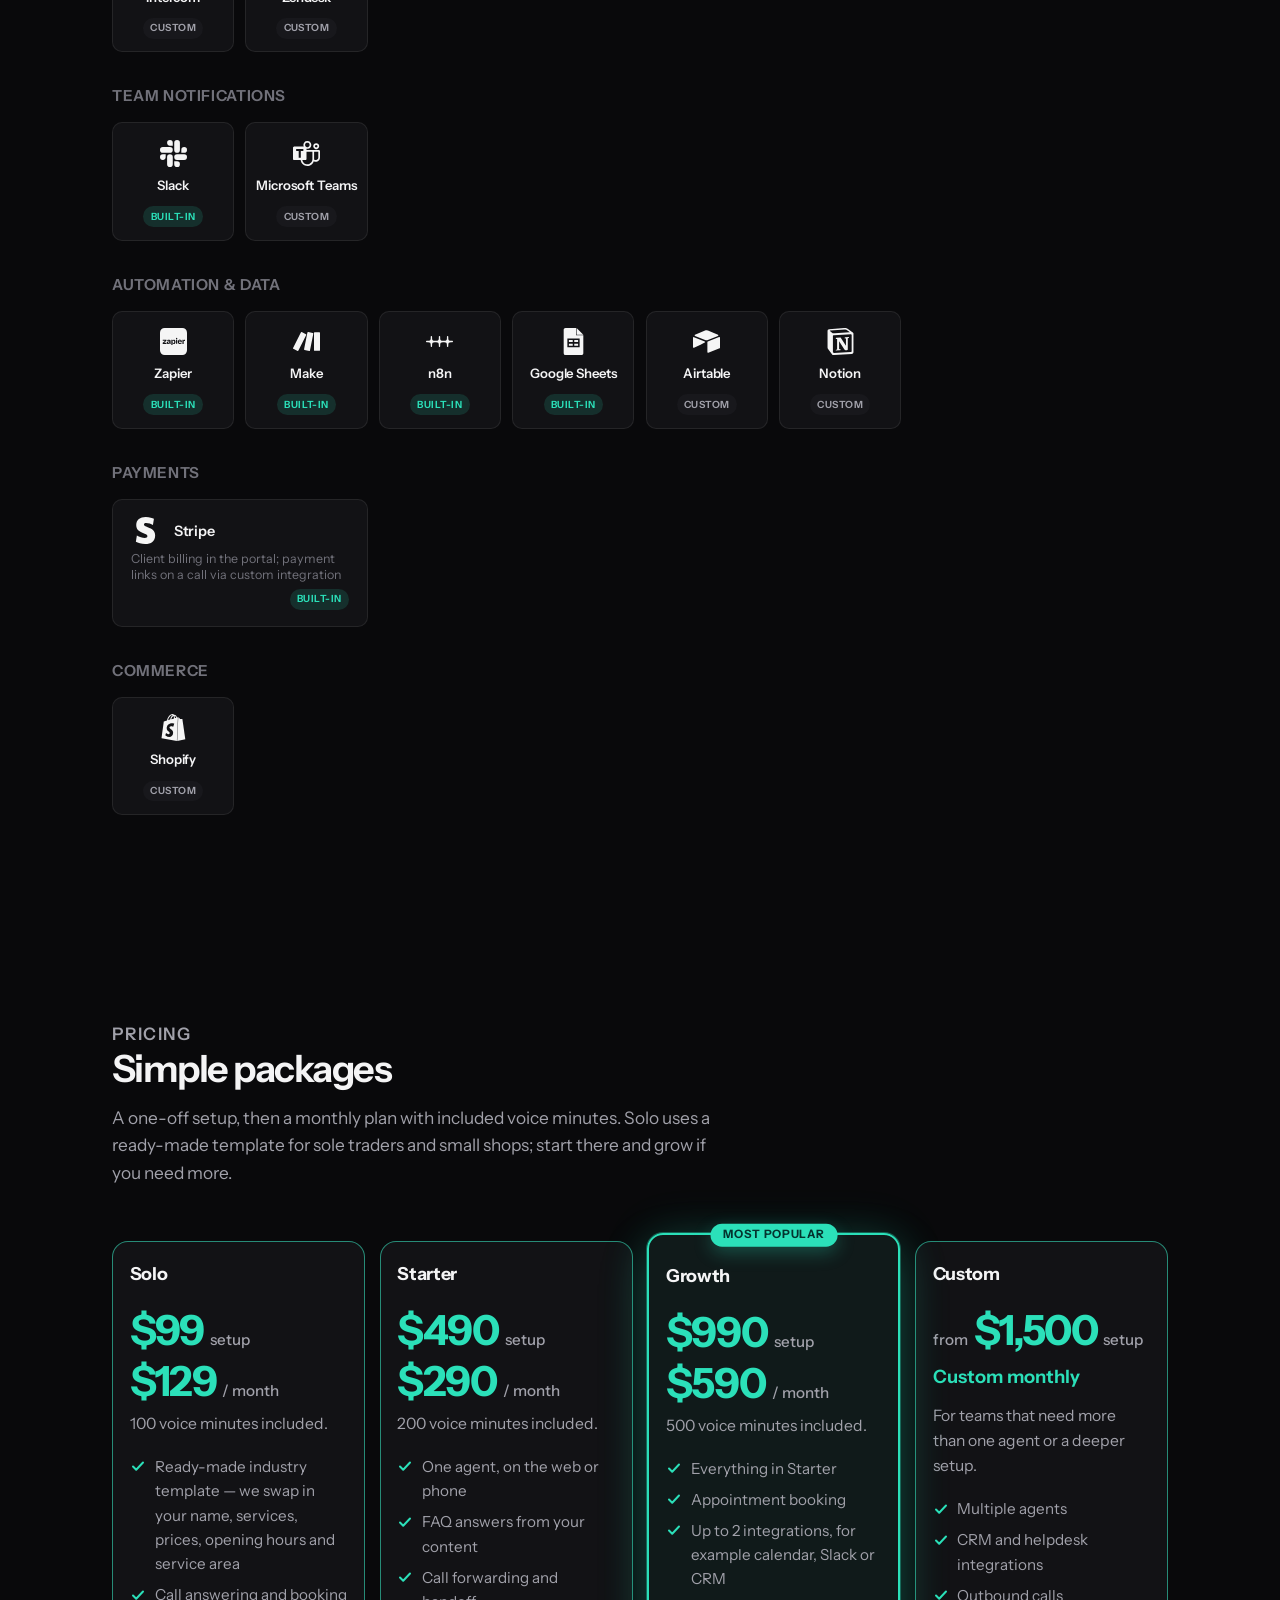
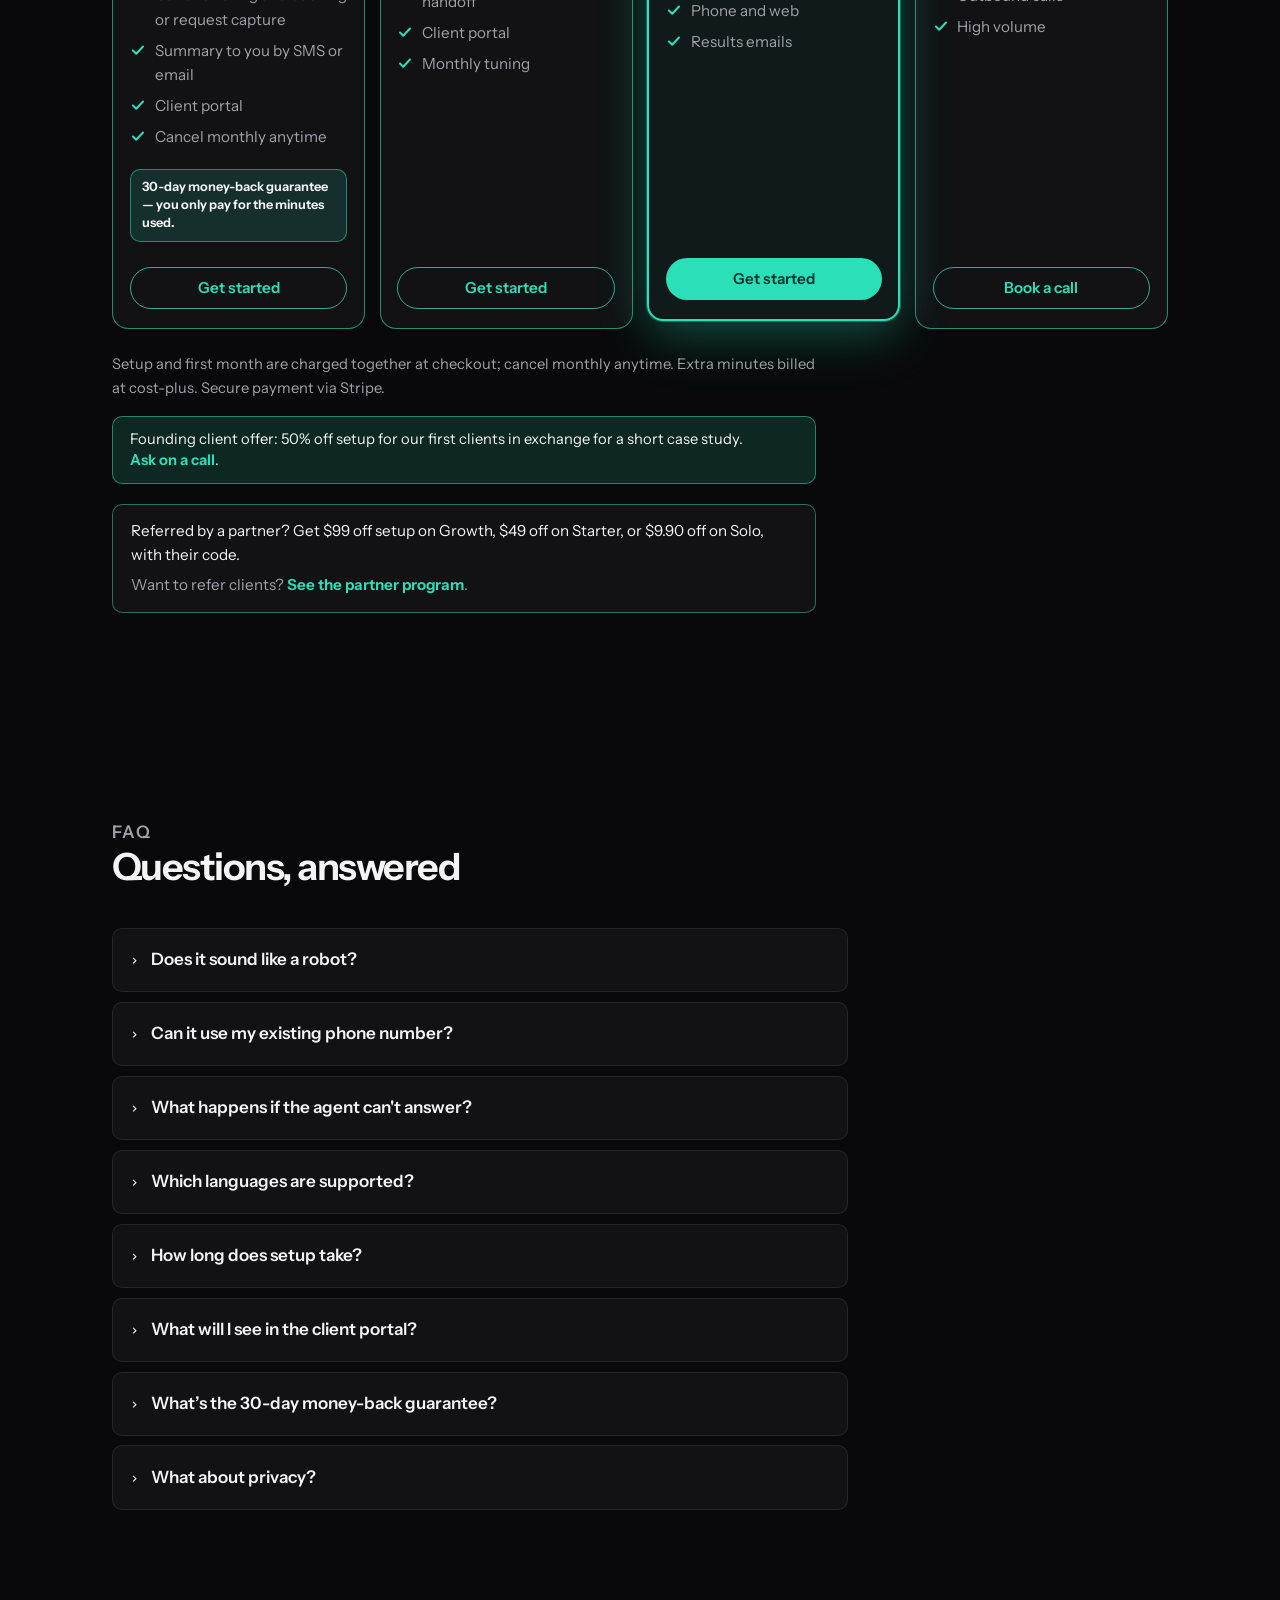
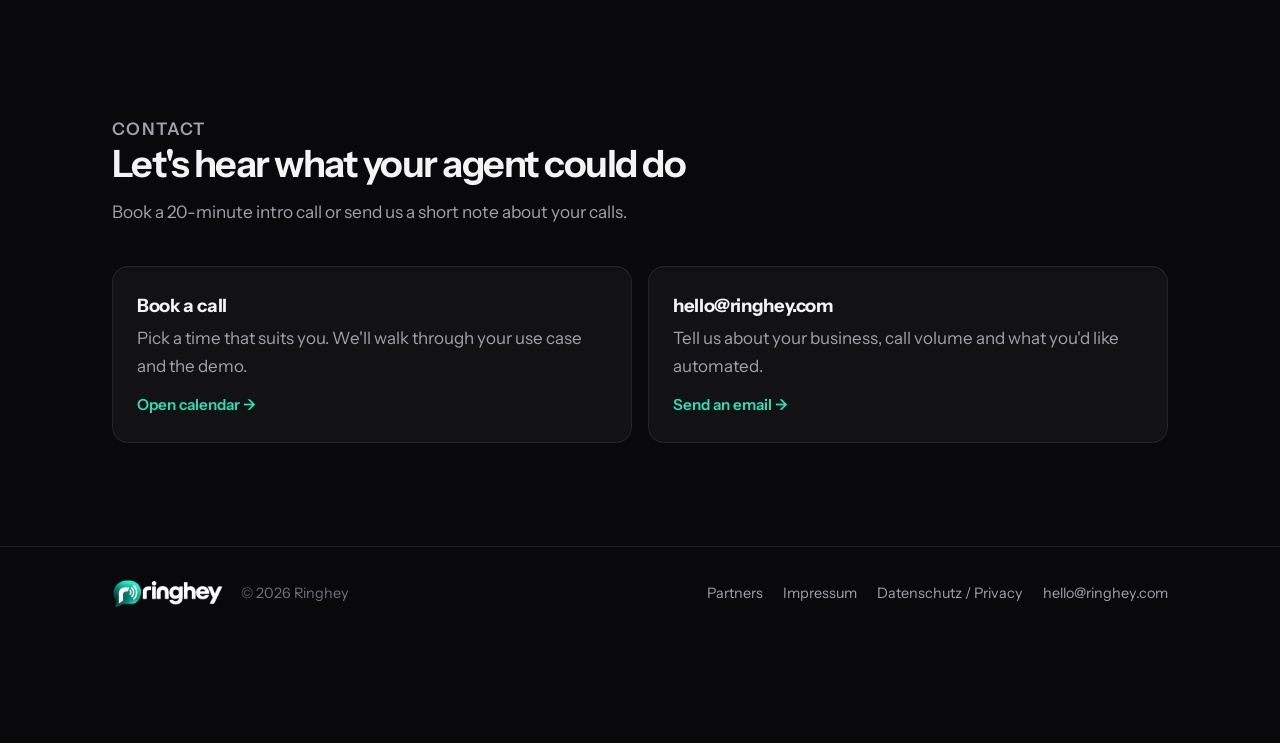
==== commit 598f87ed: "Remove Volunteer World mentions from the marketing site Drop the home case-study block and Carl demo" ====
--- a/index.html
+++ b/index.html
@@ -17,7 +17,7 @@
 <link rel="preconnect" href="https://fonts.googleapis.com">
 <link rel="preconnect" href="https://fonts.gstatic.com" crossorigin>
 <link rel="stylesheet" href="https://fonts.googleapis.com/css2?family=Instrument+Sans:ital,wght@0,400..700;1,400..700&display=swap">
-<link rel="stylesheet" href="styles.css?v=demotabs1">
+<link rel="stylesheet" href="styles.css?v=novw1">
 </head>
 <body>
 <a class="skip" href="#main">Skip to content</a>
@@ -198,21 +198,6 @@
         <p class="call-note">Demo · English · conversations may be recorded for quality testing.</p>
       </div>
 
-      <article class="case case-follow" aria-labelledby="case-title">
-        <span class="badge">Showcase · Demo / pilot</span>
-        <h3 id="case-title">Carl for Volunteer World</h3>
-        <p>A separate voice-assistant pilot for <a href="https://www.volunteerworld.com" rel="noopener">volunteerworld.com</a>. Carl answers questions about volunteer programs in Thailand and the volunteer FAQ: locations, costs, what’s included, and how applications and payments work.</p>
-        <ul class="case-list">
-          <li>Answers from a curated knowledge base</li>
-          <li>Natural ElevenLabs voice on Vapi</li>
-          <li>Works in the browser; a phone line is also possible</li>
-        </ul>
-        <p class="note">Independent demo built by Ringhey to show what’s possible. Volunteer World is not presented as a Ringhey client.</p>
-        <div class="case-actions">
-          <a class="btn btn-ghost" href="https://nikswrld.github.io/carla-test/" target="_blank" rel="noopener">Try the Carl demo</a>
-          <a class="btn btn-ghost" href="#contact">Get one for your business</a>
-        </div>
-      </article>
     </div>
   </section>
 
@@ -654,7 +639,7 @@
   }
 </script>
 
-<script src="/lightbox.js?v=demotabs1" defer></script>
-<script type="module" src="agent.js?v=demotabs1"></script>
+<script src="/lightbox.js?v=novw1" defer></script>
+<script type="module" src="agent.js?v=novw1"></script>
 </body>
 </html>
